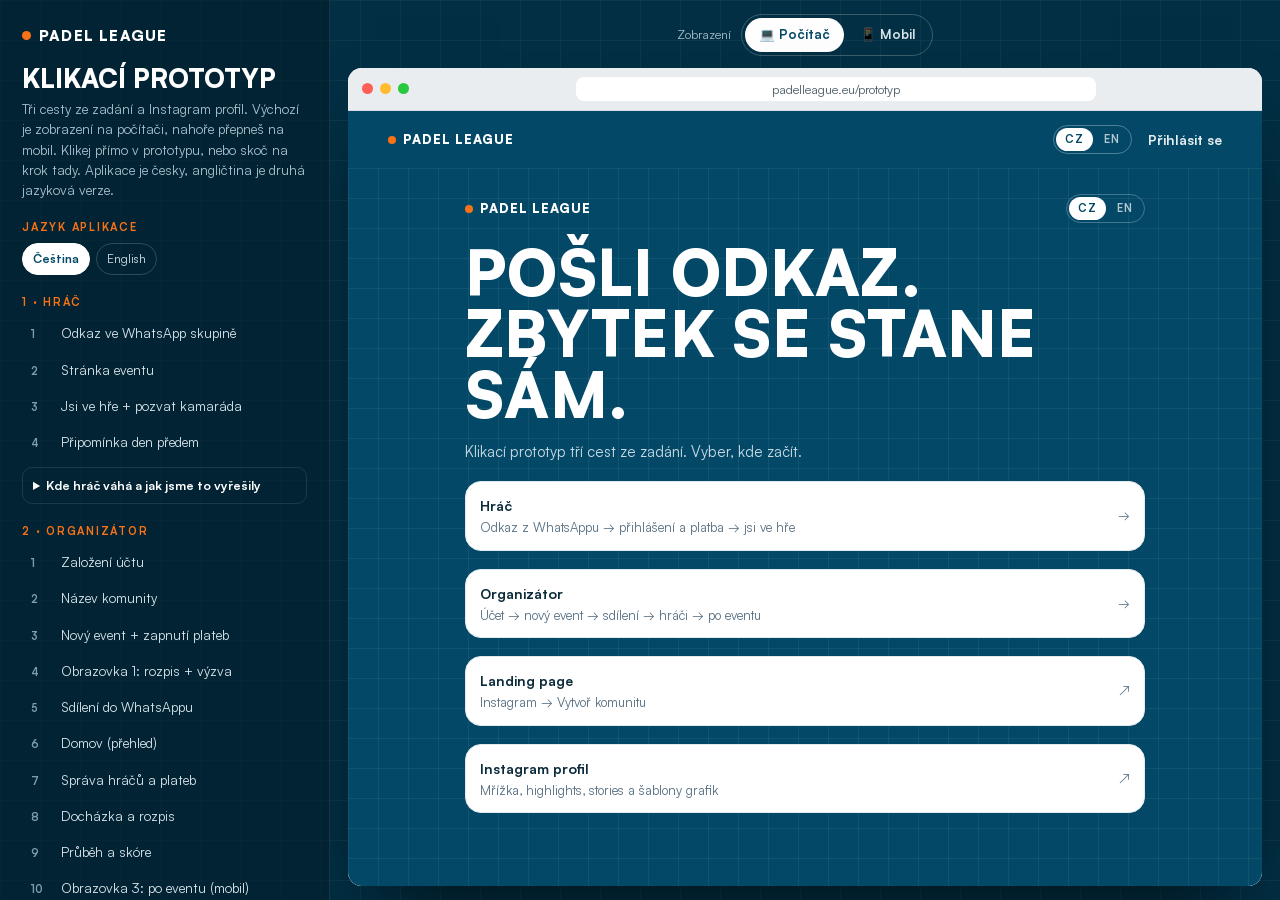
==== index.html @ bedfa283 "Prototyp aplikace: počítačová verze jako výchozí (web hráče, administrace organizátora, WhatsApp Web" ====
<!doctype html>
<html lang="cs">
<head>
<meta charset="utf-8">
<meta name="viewport" content="width=device-width, initial-scale=1, viewport-fit=cover">
<title>PadelLeague prototyp</title>
<meta name="description" content="Klikací prototyp cest hráče, organizátora a landing page PadelLeague.">
<meta property="og:title" content="PadelLeague prototyp">
<meta property="og:description" content="Pošli odkaz. Zbytek se stane sám.">
<meta property="og:image" content="assets/img/court-orange-close.jpg">
<meta name="theme-color" content="#034867">
<link rel="preload" href="assets/fonts/satoshi-900.woff2" as="font" type="font/woff2" crossorigin>
<link rel="stylesheet" href="assets/css/app.css?v=12">
</head>
<body>
<div class="shell">
  <aside class="panel" aria-label="Mapa prototypu">
    <div class="brand"><i></i>Padel League</div>
    <div>
      <h1>Klikací prototyp</h1>
      <p style="margin-top:8px">Tři cesty ze zadání a Instagram profil. Výchozí je zobrazení na počítači, nahoře přepneš na mobil. Klikej přímo v&nbsp;prototypu, nebo skoč na krok tady. Aplikace je česky, angličtina je druhá jazyková verze.</p>
    </div>

    <div class="ctrls">
      <h2>Jazyk aplikace</h2>
      <div class="seg-ctl" data-preset-grp="lang"><button data-preset="cs">Čeština</button><button data-preset="en">English</button></div>
    </div>

    <nav class="flowgrp" aria-label="Cesta hráče">
      <h2>1 · Hráč</h2>
      <ol>
        <li><a href="#/p-chat" data-route="p-chat">Odkaz ve WhatsApp skupině</a></li>
        <li><a href="#/p-event" data-route="p-event">Stránka eventu</a></li>
        <li><a href="#/p-in" data-route="p-in">Jsi ve hře + pozvat kamaráda</a></li>
        <li><a href="#/p-reminder" data-route="p-reminder">Připomínka den předem</a></li>
      </ol>
      <details class="why"><summary>Kde hráč váhá a jak jsme to vyřešily</summary><ul>
        <li><b>„Kolik to stojí a kdo tam bude?“</b> Cena, datum, místo a „jde 9/16“ s&nbsp;avatary jsou na první obrazovce. Seznam jmen hned pod tím.</li>
        <li><b>„Musím se registrovat?“</b> Ne. Jméno, telefon a Apple Pay v&nbsp;jednom panelu, pod tlačítkem „Žádný účet, žádné heslo“.</li>
        <li><b>„Jsem opravdu přihlášený?“</b> Místo krátké hlášky celá obrazovka „Jsi ve hře“ a moje jméno oranžově v&nbsp;seznamu.</li>
        <li><b>„Je plno, co teď?“</b> Čekací listina místo slepé uličky. Platí se, až když se uvolní místo.</li>
        <li><b>„Nemůžu přijít.“</b> Odkaz v&nbsp;připomínce uvolní místo dalšímu z&nbsp;listiny, organizátor nic nepřepisuje.</li>
      </ul></details>
    </nav>

    <nav class="flowgrp" aria-label="Cesta organizátora">
      <h2>2 · Organizátor</h2>
      <ol>
        <li><a href="#/o-signup" data-route="o-signup">Založení účtu</a></li>
        <li><a href="#/o-community" data-route="o-community">Název komunity</a></li>
        <li><a href="#/o-new" data-route="o-new">Nový event + zapnutí plateb</a></li>
        <li><a href="#/o-live" data-route="o-live">Obrazovka 1: rozpis + výzva</a></li>
        <li><a href="#/o-wa" data-route="o-wa">Sdílení do WhatsAppu</a></li>
        <li><a href="#/o-home" data-route="o-home">Domov (přehled)</a></li>
        <li><a href="#/o-manage" data-route="o-manage">Správa hráčů a plateb</a></li>
        <li><a href="#/o-schedule" data-route="o-schedule">Docházka a rozpis</a></li>
        <li><a href="#/o-play" data-route="o-play">Průběh a skóre</a></li>
        <li><a href="#/o-after" data-route="o-after">Obrazovka 3: po eventu (mobil)</a></li>
        <li><a href="#/o-after-d" data-route="o-after-d">Obrazovka 3: po eventu (desktop)</a></li>
        <li><a href="#/o-next" data-route="o-next">Další event</a></li>
        <li><a href="#/o-card" data-route="o-card">Karta výsledku</a></li>
      </ol>
      <details class="why"><summary>Kde organizátor váhá a jak jsme to vyřešily</summary><ul>
        <li><b>„Kolik toho musím vyplnit?“</b> Čtyři kroky průvodce jsou jedna obrazovka. Místo, čas a kurty jsou předvyplněné, zbytek je v&nbsp;„Další možnosti“.</li>
        <li><b>„Jak vyberu peníze?“</b> Stripe se připojuje přímo ve formuláři, ve chvíli, kdy nastaví vstupné. Nebo „ať hráči platí na místě“.</li>
        <li><b>„A co teď?“</b> Po zveřejnění vidí rozpis 1. kola s&nbsp;kurty a volnými místy a jedinou výzvu: poslat odkaz do WhatsAppu.</li>
        <li><b>„Kdo zaplatil? Kdo přišel?“</b> Stav platby u&nbsp;každého jména, připomínka na jedno klepnutí. Docházka se odškrtá před startem a rozpis se sám přepočítá.</li>
        <li><b>„Stálo to za to?“</b> Po eventu nahoře vybraná částka, kolik zaplatilo a kolik přišlo, pod tím vítězové. Jediné tlačítko: další event, předvyplněný z&nbsp;tohoto.</li>
      </ul></details>
    </nav>

    <nav class="flowgrp" aria-label="Landing">
      <h2>3 · Landing</h2>
      <ol><li><a class="ext" href="landing.html">Landing page (samostatná stránka)</a></li></ol>
      <details class="why"><summary>Kde organizátor váhá a jak jsme to vyřešily</summary><ul>
        <li><b>„Je to pro mě?“</b> Nadpis je jedna věta ze zadání a mluví jen k&nbsp;organizátorovi, ne ke klubům.</li>
        <li><b>„Nečtu dlouhé stránky.“</b> 5 sekcí místo 15, všechny vedou ke stejnému tlačítku.</li>
        <li><b>„Je to skutečné?“</b> Žádné vymyšlené reference. Ukázková čísla jsou označená jako ukázka.</li>
      </ul></details>
    </nav>

    <nav class="flowgrp" aria-label="Instagram">
      <h2>4 · Instagram</h2>
      <ol>
        <li><a class="ext" href="instagram/index.html">Instagram profil (mřížka, highlights, stories)</a></li>
        <li><a class="ext" href="instagram/templates.html">Systém šablon (živá úprava, export PNG)</a></li>
      </ol>
    </nav>

    <div class="ctrls">
      <h2>Stav eventu</h2>
      <div class="seg-ctl" data-preset-grp="fill">
        <button data-preset="open">Otevřeno 9/16</button><button data-preset="last">Poslední místa</button><button data-preset="full">Plno + čekací listina</button><button data-preset="in">Přihlášen</button>
      </div>
      <div class="seg-ctl" data-preset-grp="price"><button data-preset="paid">200 Kč</button><button data-preset="free">Zdarma</button></div>
      <h2 style="margin-top:6px">Stripe organizátora</h2>
      <div class="seg-ctl" data-preset-grp="stripe"><button data-preset="stripeOn">Aktivní</button><button data-preset="stripeOff">Nepřipojeno</button></div>
      <div class="seg-ctl"><button data-preset="reset">↺ Začít znovu</button></div>
    </div>

    <p class="note">Ukázková data z&nbsp;testovacího prostředí. Platby, Stripe a WhatsApp jsou simulované. Písmo DAZZLE Unicase je nahrazené Satoshi Black.</p>
  </aside>

  <main class="stage">
    <div class="modebar" role="group" aria-label="Zobrazení">Zobrazení <span class="mseg"><button data-mode="desktop">💻 Počítač</button><button data-mode="mobile">📱 Mobil</button></span></div>
    <div class="web" id="web"><div class="web-bar"><span class="dots"><i></i><i></i><i></i></span><span class="web-url">padelleague.eu</span></div><div class="web-view" aria-live="polite"></div></div>
    <div class="device"><div class="app" id="app" aria-live="polite"></div></div>
    <p class="hint">Klikej v telefonu · Esc zavře panel</p>
  </main>
</div>
<button class="map-btn" data-panel aria-label="Mapa prototypu">Mapa</button>
<script src="assets/js/i18n.js?v=12"></script>
<script src="assets/js/app.js?v=12"></script>
</body>
</html>
---- assets/css/app.css ----
/* PadelLeague – klikací prototyp
   Layout: vlevo mapa prototypu (cesty, kroky, stavy), vpravo telefon. Na mobilu aplikace přes celou obrazovku a mapa jako vysouvací panel.
   Barvy a písmo podle JVS Princová & Fikarová. DAZZLE Unicase (Adobe Fonts) je nahrazené Satoshi Black. */

@font-face{font-family:'Satoshi';src:url(../fonts/satoshi-400.woff2) format('woff2');font-weight:400;font-display:swap}
@font-face{font-family:'Satoshi';src:url(../fonts/satoshi-500.woff2) format('woff2');font-weight:500;font-display:swap}
@font-face{font-family:'Satoshi';src:url(../fonts/satoshi-700.woff2) format('woff2');font-weight:700;font-display:swap}
@font-face{font-family:'Satoshi';src:url(../fonts/satoshi-900.woff2) format('woff2');font-weight:900;font-display:swap}

:root{
  --navy:#034867; --navy-deep:#022F44; --orange:#F97316; --orange-ink:#C2530A;
  --ground:#F9FAFB; --card:#FFFFFF; --ink:#0B2A3A; --muted:#577083; --line:#DCE5EA; --soft:#EEF3F6;
  --gold-a:#F6DE8A; --gold-b:#D5A532; --silver-a:#EEF1F3; --silver-b:#B4BCC2;
  --ok-bg:#E3F4EA; --ok:#17633A; --warn-bg:#FFF1E6;
  --wa:#075E54; --wa-bubble:#DCF8C6; --wa-ground:#ECE5DD;
  --f-display:'Satoshi','Avenir Next','Helvetica Neue',Arial,sans-serif;
  --f-body:'Satoshi','Avenir Next','Helvetica Neue',Arial,sans-serif;
  --grain:url("data:image/svg+xml;utf8,<svg xmlns='http://www.w3.org/2000/svg' width='160' height='160'><filter id='n'><feTurbulence type='fractalNoise' baseFrequency='.85' numOctaves='2' stitchTiles='stitch'/><feColorMatrix values='0 0 0 0 1  0 0 0 0 1  0 0 0 0 1  0 0 0 .6 0'/></filter><rect width='100%' height='100%' filter='url(%23n)'/></svg>");
  color-scheme:light;
}
*{box-sizing:border-box}
html,body{height:100%}
body{margin:0;font:400 15px/1.5 var(--f-body);color:var(--ink);background:var(--navy-deep);-webkit-font-smoothing:antialiased}
button{font:inherit;color:inherit;background:none;border:0;padding:0;cursor:pointer;text-align:inherit}
input,select,textarea{font:inherit;color:inherit}
:focus-visible{outline:2px solid var(--orange);outline-offset:2px}

/* ---------- shell ---------- */
.shell{display:grid;grid-template-columns:330px 1fr;height:100%;
  background:var(--navy-deep);
  background-image:linear-gradient(rgba(255,255,255,.045) 1px,transparent 1px),linear-gradient(90deg,rgba(255,255,255,.045) 1px,transparent 1px);
  background-size:40px 40px}
.panel{color:#E6EFF3;padding:28px 22px;overflow-y:auto;display:flex;flex-direction:column;gap:22px;border-right:1px solid rgba(255,255,255,.08);background:rgba(2,28,40,.6)}
.brand{display:flex;align-items:center;gap:8px;font:900 15px/1 var(--f-display);letter-spacing:.08em;text-transform:uppercase;color:#fff}
.brand i{width:9px;height:9px;border-radius:50%;background:var(--orange)}
.panel h1{margin:0;font:900 26px/1 var(--f-display);text-transform:uppercase;color:#fff}
.panel p{margin:0;color:#A9C0CC;font-size:13.5px}
.flowgrp h2{margin:0 0 8px;font:700 11px/1 var(--f-body);letter-spacing:.16em;text-transform:uppercase;color:var(--orange)}
.flowgrp ol{list-style:none;margin:0;padding:0;display:flex;flex-direction:column;gap:2px;counter-reset:s}
.flowgrp li{counter-increment:s}
.flowgrp a{display:grid;grid-template-columns:22px 1fr;gap:8px;align-items:baseline;padding:7px 9px;border-radius:9px;color:#D7E4EB;text-decoration:none;font-size:13.5px}
.flowgrp a::before{content:counter(s);font:700 11px/1 var(--f-body);color:#7F9DAD}
.flowgrp a:hover{background:rgba(255,255,255,.06)}
.flowgrp a.on{background:rgba(249,115,22,.16);color:#fff}
.flowgrp a.on::before{color:var(--orange)}
.flowgrp .ext::before{content:"↗"}
.ctrls{display:flex;flex-direction:column;gap:10px}
.ctrls h2{margin:0;font:700 11px/1 var(--f-body);letter-spacing:.16em;text-transform:uppercase;color:var(--orange)}
.seg-ctl{display:flex;flex-wrap:wrap;gap:6px}
.seg-ctl button{font-size:12px;padding:6px 10px;border-radius:99px;border:1px solid rgba(255,255,255,.18);color:#D7E4EB}
.seg-ctl button.on{background:#fff;color:var(--navy);border-color:#fff;font-weight:700}
.panel .note{font-size:12px;color:#7F9DAD;border-top:1px solid rgba(255,255,255,.08);padding-top:14px;margin-top:auto}
.stage{display:grid;place-items:center;padding:24px;overflow:hidden;position:relative}
.device{height:min(844px,calc(100dvh - 48px));aspect-ratio:390/844;border-radius:54px;padding:11px;background:#0A1C26;box-shadow:0 40px 80px -30px rgba(0,0,0,.7),inset 0 0 0 2px #1D3442;position:relative}
.app{position:relative;width:100%;height:100%;border-radius:44px;overflow:hidden;background:var(--ground);isolation:isolate}
.hint{position:absolute;left:50%;bottom:10px;transform:translateX(-50%);font-size:12px;color:#7F9DAD;white-space:nowrap}
.map-btn{display:none}

@media (max-width:820px){
  .shell{grid-template-columns:1fr}
  .stage{padding:0}
  .device{height:100dvh;width:100vw;aspect-ratio:auto;border-radius:0;padding:0;box-shadow:none;background:var(--ground)}
  .app{border-radius:0}
  .hint{display:none}
  .panel{position:fixed;inset:0 auto 0 0;width:min(330px,88vw);z-index:50;transform:translateX(-102%);transition:transform .25s ease;background:#022F44}
  .panel.open{transform:none;box-shadow:20px 0 60px rgba(0,0,0,.5)}
  .map-btn{display:block;position:fixed;left:0;top:50%;transform:translateY(-50%);z-index:40;background:var(--orange);color:#fff;font:900 10px/1 var(--f-display);letter-spacing:.14em;text-transform:uppercase;writing-mode:vertical-rl;padding:12px 6px;border-radius:0 10px 10px 0}
}

/* ---------- app screen ---------- */
.screen{position:absolute;inset:0;display:flex;flex-direction:column;background:var(--ground);color:var(--ink);animation:in .22s ease}
@keyframes in{from{opacity:.4;transform:translateX(10px)}to{opacity:1;transform:none}}
@media (prefers-reduced-motion:reduce){.screen,.sheet,.toast{animation:none!important;transition:none!important}}
.screen.dark{background:var(--navy);color:#fff;background-image:linear-gradient(rgba(255,255,255,.06) 1px,transparent 1px),linear-gradient(90deg,rgba(255,255,255,.06) 1px,transparent 1px);background-size:30px 30px}
.status{display:flex;justify-content:space-between;padding:14px 26px 4px;font:700 12px/1 var(--f-body);flex:none}
.top{display:flex;justify-content:space-between;align-items:center;gap:10px;padding:8px 18px 12px;flex:none}
.top .ttl{font:900 13px/1.1 var(--f-display);letter-spacing:.06em;text-transform:uppercase;text-align:center;flex:1}
.logo{display:flex;gap:7px;align-items:center;font:900 13px/1 var(--f-display);letter-spacing:.08em;text-transform:uppercase}
.logo i{width:8px;height:8px;border-radius:50%;background:var(--orange)}
.ib{width:34px;height:34px;border-radius:50%;display:grid;place-items:center;background:rgba(3,72,103,.08);font-size:15px;flex:none}
.dark .ib{background:rgba(255,255,255,.12)}
.ib.ghost{visibility:hidden}
.scroll{flex:1;overflow-y:auto;padding:0 16px 16px;display:flex;flex-direction:column;gap:14px;scrollbar-width:none}
.scroll::-webkit-scrollbar{display:none}
.dock{flex:none;padding:10px 16px calc(18px + env(safe-area-inset-bottom,0px));display:flex;flex-direction:column;gap:8px}
.cta{display:block;width:100%;border-radius:18px;background:var(--orange);color:#fff;text-align:center;padding:17px 12px;font:900 15px/1 var(--f-display);text-transform:uppercase;letter-spacing:.05em;box-shadow:0 12px 26px -12px rgba(249,115,22,.85);transition:transform .12s}
.cta:active{transform:scale(.98)}
.cta small{display:block;font:500 12px/1.3 var(--f-body);text-transform:none;letter-spacing:0;opacity:.88;margin-top:5px}
.cta.navy{background:var(--navy);box-shadow:none}
.cta.white{background:#fff;color:var(--navy);box-shadow:none}
.cta[disabled]{background:#C9D5DC;box-shadow:none;cursor:not-allowed}
.link{display:block;text-align:center;font-size:13.5px;font-weight:500;color:var(--muted);text-decoration:underline;text-underline-offset:3px;padding:2px}
.dark .link{color:#C7DAE4}
.lbl{font:700 10px/1 var(--f-body);letter-spacing:.15em;text-transform:uppercase;color:var(--muted)}
.dark .lbl{color:#BFD3DE}
.h-caps{margin:0;font:900 34px/.95 var(--f-display);text-transform:uppercase;letter-spacing:.005em;text-wrap:balance}
.h-mid{margin:0;font:900 20px/1.05 var(--f-display);text-transform:uppercase;text-wrap:balance}
.p{margin:0;font-size:15px;line-height:1.45}
.muted{color:var(--muted)}
.dark .muted{color:#C7DAE4}

/* photo + glass */
.photo{position:relative;border-radius:26px;overflow:hidden;min-height:300px;background:#0b2a3a;flex:none}
.photo img{position:absolute;inset:0;width:100%;height:100%;object-fit:cover}
.grain::after{content:"";position:absolute;inset:0;background-image:var(--grain);mix-blend-mode:overlay;opacity:.45;pointer-events:none}
.photo .over-title{position:absolute;top:52px;left:16px;right:16px;text-align:center;color:#fff;font:900 26px/1 var(--f-display);text-transform:uppercase;z-index:2;text-shadow:0 2px 18px rgba(0,0,0,.35)}
.photo .badge{position:absolute;top:16px;left:0;right:0;text-align:center;z-index:3}
.glass{background:rgba(6,40,58,.55);-webkit-backdrop-filter:blur(12px);backdrop-filter:blur(12px);border:1px solid rgba(255,255,255,.15);border-radius:20px;padding:14px 16px;color:#fff;display:grid;grid-template-columns:1fr 1fr;gap:11px 12px;z-index:2}
.photo .glass{position:absolute;left:12px;right:12px;bottom:12px}
.kv .l{font:700 9px/1 var(--f-body);letter-spacing:.15em;text-transform:uppercase;opacity:.78}
.kv .v{font:900 14px/1.15 var(--f-display);text-transform:uppercase;margin-top:4px}
.kv.full{grid-column:1/-1}

/* going */
.going{display:flex;align-items:center;gap:14px;background:var(--card);border:1px solid #E3EAEE;border-radius:20px;padding:14px}
.ring{--p:50;width:62px;height:62px;border-radius:50%;flex:none;display:grid;place-items:center;background:conic-gradient(var(--orange) calc(var(--p)*1%),#E7EDF1 0);position:relative;transition:background .3s}
.ring::before{content:"";position:absolute;inset:6px;border-radius:50%;background:var(--card)}
.ring span{position:relative;font:900 15px/1 var(--f-display)}
.going .t{font:900 15px/1.15 var(--f-display);text-transform:uppercase}
.going .s{font-size:12.5px;color:var(--muted);margin-top:2px}
.avatars{display:flex;margin-top:7px}
.av{width:28px;height:28px;border-radius:50%;border:2px solid #fff;margin-left:-8px;display:grid;place-items:center;font:700 10px/1 var(--f-body);color:#fff;background:var(--navy)}
.av:first-child{margin-left:0}
.av:nth-child(2n){background:#2A6C8B}.av:nth-child(3n){background:var(--orange)}
.names{display:flex;flex-wrap:wrap;gap:6px}
.chip{font-size:12.5px;padding:6px 10px;border-radius:99px;background:var(--soft)}
.chip.me{background:var(--orange);color:#fff;font-weight:700}

.acc{background:var(--card);border:1px solid #E3EAEE;border-radius:18px;overflow:hidden}
.acc>button{display:flex;justify-content:space-between;width:100%;padding:14px 16px;font-size:14px;font-weight:500}
.acc .inner{display:none;padding:0 16px 14px;flex-direction:column;gap:10px;font-size:13.5px}
.acc.open .inner{display:flex}
.acc.open .chev{transform:rotate(180deg)}
.chev{transition:transform .2s;color:var(--muted)}
.dl{display:grid;grid-template-columns:110px 1fr;gap:8px 10px}
.dl dt{color:var(--muted)}
.dl dd{margin:0;font-weight:500}

.row{color:var(--ink);text-align:left;display:flex;justify-content:space-between;align-items:center;gap:10px;font-size:14px;padding:13px 14px;border-radius:16px;background:var(--card);border:1px solid #E3EAEE;width:100%}
button.row:hover{border-color:#C9D5DC}
.row .r{color:var(--muted);font-size:13px;white-space:nowrap}
.row b{font-weight:700}
.pill{font:700 10px/1 var(--f-body);letter-spacing:.08em;text-transform:uppercase;padding:6px 9px;border-radius:99px;white-space:nowrap;display:inline-block}
.pill.paid{background:var(--navy);color:#fff}
.pill.unpaid{color:var(--orange-ink);border:1px solid var(--orange)}
.pill.site{background:var(--soft);color:#34566A}
.pill.hot{background:var(--orange);color:#fff}
.pill.ok{background:var(--ok-bg);color:var(--ok)}
.pill.wait{background:var(--warn-bg);color:var(--orange-ink)}
.pill.glassy{background:rgba(255,255,255,.18);color:#fff;backdrop-filter:blur(8px)}

/* forms */
.field{display:flex;flex-direction:column;gap:6px;border:1px solid #D5DEE3;border-radius:14px;padding:10px 13px;background:#fff}
.field input,.field select,.field textarea{border:0;outline:0;padding:0;background:transparent;font-size:15px;font-weight:500;width:100%}
.field:focus-within{border-color:var(--navy);box-shadow:0 0 0 3px rgba(3,72,103,.12)}
.two{display:grid;grid-template-columns:1fr 1fr;gap:8px}
.formats{display:grid;grid-template-columns:1fr 1fr;gap:8px}
.fm{border:1px solid #D5DEE3;border-radius:14px;padding:11px 12px;background:#fff;display:flex;flex-direction:column;gap:3px}
.fm b{font:900 13px/1.1 var(--f-display);text-transform:uppercase}
.fm span{font-size:11.5px;color:var(--muted)}
.fm.on{border:2px solid var(--orange);padding:10px 11px}
.stepper{display:flex;justify-content:space-between;align-items:center}
.stepper b{font:900 17px/1 var(--f-display)}
.stepper button{width:28px;height:28px;border-radius:50%;background:var(--soft);font-weight:700;display:grid;place-items:center}
.toggle{display:flex;justify-content:space-between;align-items:center;gap:10px}
.sw{width:44px;height:26px;border-radius:99px;background:#C9D5DC;position:relative;flex:none;transition:background .2s}
.sw::after{content:"";position:absolute;top:3px;left:3px;width:20px;height:20px;border-radius:50%;background:#fff;transition:transform .2s}
.sw.on{background:var(--orange)}
.sw.on::after{transform:translateX(18px)}
.choice{display:flex;gap:6px;flex-wrap:wrap}
.choice button{padding:8px 11px;border-radius:99px;border:1px solid #D5DEE3;font-size:13px;background:#fff}
.choice button.on{background:var(--navy);border-color:var(--navy);color:#fff;font-weight:700}

.stripe-card{background:var(--navy);color:#fff;border-radius:20px;padding:18px;display:flex;flex-direction:column;gap:10px;background-image:linear-gradient(rgba(255,255,255,.06) 1px,transparent 1px),linear-gradient(90deg,rgba(255,255,255,.06) 1px,transparent 1px);background-size:24px 24px}
.stripe-card .cta{padding:14px 10px;font-size:13.5px}

.seg3{display:grid;grid-template-columns:repeat(3,1fr);gap:8px}
.seg3 div{background:#fff;border:1px solid #E3EAEE;border-radius:14px;padding:10px 6px;text-align:center}
.seg3 b{display:block;font:900 22px/1 var(--f-display);font-variant-numeric:tabular-nums}
.seg3 span{font-size:10px;color:var(--muted);text-transform:uppercase;letter-spacing:.12em}

/* success */
.check{width:64px;height:64px;border-radius:50%;background:var(--orange);display:grid;place-items:center;font-size:30px;color:#fff;font-weight:900;box-shadow:0 12px 26px -8px rgba(249,115,22,.9);flex:none;animation:pop .45s cubic-bezier(.2,1.4,.4,1)}
@keyframes pop{from{transform:scale(.4)}to{transform:none}}
.ln{display:flex;justify-content:space-between;font-size:13.5px;padding:10px 12px;border-radius:12px;background:rgba(255,255,255,.08)}
.ln.me{background:var(--orange);font-weight:700}

/* whatsapp */
.wa{background:var(--wa-ground)}
.wa .top{background:var(--wa);color:#fff;padding:12px 16px}
.wa .status{background:var(--wa);color:#fff}
.bubble{background:var(--wa-bubble);color:var(--ink);border-radius:14px 14px 14px 4px;padding:9px 11px;font-size:13.5px;line-height:1.42;max-width:88%;box-shadow:0 1px 1px rgba(0,0,0,.08)}
.bubble.in{background:#fff}
.bubble.out{align-self:flex-end;border-radius:14px 14px 4px 14px}
.bubble .who{font-size:12px;font-weight:700;color:#2A6C8B;margin-bottom:2px}
.bubble .time{font-size:10.5px;color:#7a8c96;text-align:right;margin-top:3px}
.prev{display:grid;grid-template-columns:72px 1fr;background:rgba(255,255,255,.75);border-radius:10px;overflow:hidden;margin-bottom:7px;text-align:left;width:100%}
.prev img{width:72px;height:72px;object-fit:cover}
.prev div{padding:8px 10px;font-size:11.5px;color:var(--muted)}
.prev b{display:block;font:900 12.5px/1.15 var(--f-display);text-transform:uppercase;color:var(--ink);margin-bottom:3px}
.wa-link{color:#1F6FA8;text-decoration:underline;word-break:break-all}
.sysmsg{align-self:center;font-size:11.5px;background:#E1F2FB;color:#3A5A6B;padding:5px 10px;border-radius:8px}

/* sheet + toast */
.overlay{position:absolute;inset:0;background:rgba(5,25,36,.5);z-index:20;animation:fade .2s ease}
@keyframes fade{from{opacity:0}}
.sheet{position:absolute;left:0;right:0;bottom:0;z-index:21;background:#fff;color:var(--ink);border-radius:30px 30px 0 0;padding:10px 18px calc(20px + env(safe-area-inset-bottom,0px));display:flex;flex-direction:column;gap:12px;max-height:92%;overflow-y:auto;animation:up .28s cubic-bezier(.2,.9,.3,1)}
@keyframes up{from{transform:translateY(100%)}}
.grab{width:40px;height:5px;border-radius:5px;background:#D5DEE3;margin:0 auto 4px;flex:none}
.methods{display:grid;grid-template-columns:repeat(3,1fr);gap:8px}
.methods button{border:1px solid #D5DEE3;border-radius:12px;padding:11px 4px;text-align:center;font:700 13px/1 var(--f-body)}
.methods button.on{border-color:var(--navy);background:var(--navy);color:#fff}
.fine{font-size:12px;color:var(--muted);text-align:center}
.share-grid{display:grid;grid-template-columns:repeat(4,1fr);gap:10px;text-align:center;font-size:11.5px}
.share-grid button{display:flex;flex-direction:column;align-items:center;gap:6px;text-align:center}
.share-grid i{width:52px;height:52px;border-radius:16px;display:grid;place-items:center;font-style:normal;font-size:20px;color:#fff;background:var(--navy)}
.share-grid .w i{background:#25D366}.share-grid .ig i{background:linear-gradient(135deg,#F97316,#C13584)}
.paysheet{background:#F2F2F7}
.paysheet .apple{background:#000;color:#fff;border-radius:14px;padding:15px;text-align:center;font-weight:700}
.toast{position:absolute;left:16px;right:16px;bottom:110px;z-index:30;background:var(--ink);color:#fff;padding:13px 16px;border-radius:14px;font-size:14px;display:flex;gap:10px;align-items:center;animation:up .25s ease;box-shadow:0 12px 30px -10px rgba(0,0,0,.5)}
.spinner{width:42px;height:42px;border-radius:50%;border:4px solid #D5DEE3;border-top-color:var(--navy);animation:spin .8s linear infinite;margin:10px auto}
@keyframes spin{to{transform:rotate(360deg)}}

/* home card */
.card-ev{position:relative;border-radius:22px;overflow:hidden;min-height:190px;display:block;width:100%;text-align:left;background:#0b2a3a}
.card-ev img{position:absolute;inset:0;width:100%;height:100%;object-fit:cover}
.card-ev .glass{position:absolute;left:10px;right:10px;bottom:10px;grid-template-columns:auto 1fr;align-items:center}
.sring{--p:50;width:48px;height:48px;border-radius:50%;display:grid;place-items:center;background:conic-gradient(var(--orange) calc(var(--p)*1%),rgba(255,255,255,.25) 0);position:relative}
.sring::before{content:"";position:absolute;inset:5px;border-radius:50%;background:#0E3446}
.sring span{position:relative;font:900 11.5px/1 var(--f-display)}
.changed{background:var(--warn-bg);border-radius:6px;padding:1px 6px;color:var(--orange-ink);font-weight:700}

/* schedule + play */
.round{background:#fff;border:1px solid #E3EAEE;border-radius:18px;padding:12px 14px;display:flex;flex-direction:column;gap:8px}
.round h4{margin:0;display:flex;justify-content:space-between;font:900 12.5px/1 var(--f-display);text-transform:uppercase}
.match{display:grid;grid-template-columns:1fr auto 1fr;gap:8px;align-items:center;font-size:13px}
.match .vs{font-size:10.5px;color:var(--muted);background:var(--soft);border-radius:99px;padding:4px 7px;text-align:center}
.match .b{text-align:right}
.rest{font-size:12px;color:var(--muted)}
.tabs{display:flex;gap:6px;overflow-x:auto;scrollbar-width:none}
.tabs button{padding:8px 12px;border-radius:99px;font-size:12.5px;background:#fff;border:1px solid #E3EAEE;white-space:nowrap}
.tabs button.done{background:var(--ok-bg);border-color:var(--ok-bg);color:var(--ok)}
.tabs button.on{background:var(--navy);border-color:var(--navy);color:#fff}
.court{background:#fff;border-radius:22px;border:1px solid #E3EAEE;padding:16px;display:flex;flex-direction:column;gap:12px}
.teams{display:grid;grid-template-columns:1fr auto 1fr;gap:10px;align-items:center}
.team{background:var(--soft);border-radius:14px;padding:10px;font-weight:700;font-size:13.5px;line-height:1.35}
.team.b{text-align:right}
.score-big{font:900 30px/1 var(--f-display);font-variant-numeric:tabular-nums}
.scores{display:grid;grid-template-columns:repeat(5,1fr);gap:6px}
.scores button{border:1px solid #D5DEE3;border-radius:10px;padding:10px 0;text-align:center;font-weight:700;font-size:13px;font-variant-numeric:tabular-nums;background:#fff}
.scores button:hover{border-color:var(--orange)}
.stand{display:flex;flex-direction:column;gap:5px}
.stand div{display:flex;justify-content:space-between;font-size:13.5px;padding:9px 12px;border-radius:12px;background:#fff;border:1px solid #E3EAEE;font-variant-numeric:tabular-nums}
.dark .stand div{background:rgba(255,255,255,.08);border-color:transparent}

/* after */
.money{font:900 52px/1 var(--f-display);letter-spacing:-.01em;font-variant-numeric:tabular-nums}
.podium{display:grid;grid-template-columns:1fr 1.12fr 1fr;align-items:end;gap:8px;text-align:center}
.pod{border-radius:16px 16px 6px 6px;padding:10px 4px;color:var(--ink)}
.pod b{display:block;font:900 12px/1.15 var(--f-display);text-transform:uppercase}
.pod span{font-size:11px}
.pod .m{display:block;font:900 18px/1 var(--f-display);margin-bottom:6px}
.pod.g{background:linear-gradient(160deg,var(--gold-a),var(--gold-b));height:118px}
.pod.s{background:linear-gradient(160deg,var(--silver-a),var(--silver-b));height:96px}
.pod.b3{background:linear-gradient(160deg,#FDBA82,#E2701D);height:80px}

/* share card */
.somecard{position:relative;border-radius:26px;overflow:hidden;flex:1;min-height:470px;background:#0b2a3a}
.somecard img{position:absolute;inset:0;width:100%;height:100%;object-fit:cover}
.somecard .glass{position:absolute;left:16px;right:16px;top:90px;grid-template-columns:1fr;gap:12px}
.won{position:absolute;right:16px;bottom:16px;width:76px;height:76px;border-radius:50%;background:#fff;color:var(--ink);display:grid;place-items:center;text-align:center;font:900 17px/1 var(--f-display);z-index:3}
.won small{display:block;font:700 7.5px/1 var(--f-body);letter-spacing:.12em;text-transform:uppercase;margin-top:3px}
.some-foot{position:absolute;left:16px;bottom:20px;color:#fff;font:700 11px/1.35 var(--f-body);letter-spacing:.1em;text-transform:uppercase;z-index:3}

.menu{position:absolute;top:96px;right:16px;z-index:22;background:#fff;border-radius:16px;box-shadow:0 20px 40px -10px rgba(0,0,0,.35);padding:6px;display:flex;flex-direction:column;min-width:210px;color:var(--ink);animation:fade .15s}
.menu button{padding:11px 12px;border-radius:10px;font-size:14px}
.menu button:hover{background:var(--soft)}
.empty{display:flex;flex-direction:column;align-items:center;text-align:center;gap:10px;padding:30px 10px;color:var(--muted)}

/* ---------- jazyk ---------- */
.lang-sw{display:inline-flex;border:1px solid rgba(3,72,103,.18);border-radius:99px;padding:2px;gap:2px;flex:none}
.dark .lang-sw,.panel .lang-sw{border-color:rgba(255,255,255,.25)}
.lang-sw button{font:700 11px/1 var(--f-body);letter-spacing:.08em;padding:6px 9px;border-radius:99px;color:inherit;opacity:.7}
.lang-sw button.on{background:var(--navy);color:#fff;opacity:1}
.dark .lang-sw button.on{background:#fff;color:var(--navy)}
.wa-ttl{text-align:left!important;text-transform:none!important;letter-spacing:0!important;font:700 15px/1.2 var(--f-body)!important}
.wa-ttl span{font:400 11.5px/1 var(--f-body);opacity:.8}

/* ---------- obrazovka 1: rozpis + kurty ---------- */
.courts-mini{display:grid;grid-template-columns:1fr 1fr;gap:8px}
.court-mini{background:rgba(255,255,255,.08);border:1px solid rgba(255,255,255,.12);border-radius:16px;padding:10px;display:flex;flex-direction:column;gap:6px}
.court-mini .pair{display:flex;flex-direction:column;gap:4px}
.slot{font-size:12px;font-weight:700;background:rgba(255,255,255,.14);border-radius:8px;padding:5px 7px;white-space:nowrap;overflow:hidden;text-overflow:ellipsis}
.slot.open{background:transparent;border:1px dashed rgba(255,255,255,.4);font-weight:500;color:#C7DAE4}
.vs-mini{font-size:10px;text-align:center;opacity:.6;text-transform:uppercase;letter-spacing:.12em}
.nudge{background:rgba(255,255,255,.1);border:1px solid rgba(249,115,22,.55);border-radius:16px;padding:12px 14px;font-size:14px;line-height:1.4}
.nudge b{display:block;font:900 15px/1.2 var(--f-display);text-transform:uppercase;margin-bottom:3px}

/* ---------- obrazovka 3: desktop ---------- */
.device.wide{aspect-ratio:auto;height:min(760px,calc(100dvh - 48px));width:min(1160px,calc(100vw - 390px));border-radius:16px;padding:30px 8px 8px}
.device.wide::before{content:"";position:absolute;top:11px;left:16px;width:10px;height:10px;border-radius:50%;background:#FF5F57;box-shadow:16px 0 0 #FEBC2E,32px 0 0 #28C840}
.device.wide .app{border-radius:8px}
.screen.desk{background:var(--ground)}
.d-bar{display:flex;align-items:center;gap:24px;padding:14px 24px;background:var(--navy);color:#fff;flex:none}
.d-bar nav{display:flex;gap:18px;flex:1;font-size:14px;color:#C7DAE4}
.d-bar nav .on{color:#fff;font-weight:700;border-bottom:2px solid var(--orange);padding-bottom:3px}
.d-main{flex:1;overflow-y:auto;padding:24px 28px 28px}
.d-head{display:flex;justify-content:space-between;align-items:flex-end;gap:20px;flex-wrap:wrap;margin-bottom:20px}
.d-cta{width:auto;padding:15px 26px}
.d-grid{display:grid;grid-template-columns:1fr 1.15fr;gap:18px;align-items:start}
.d-col{display:flex;flex-direction:column;gap:14px}
.d-card{background:#fff;border:1px solid #E3EAEE;border-radius:20px;padding:18px 20px;display:flex;flex-direction:column;gap:10px}
.d-card.navy{background:var(--navy);color:#fff;border-color:var(--navy)}
.d-card.navy .lbl{color:#BFD3DE}
.d-card.navy .d-row{border-color:rgba(255,255,255,.14)}
.d-card.dark{background:var(--navy);border-color:var(--navy);padding-top:24px}
.d-row{display:flex;justify-content:space-between;gap:10px;font-size:14px;padding-top:9px;border-top:1px solid #EEF3F6}
.d-big{font:900 22px/1.1 var(--f-display);text-transform:uppercase}
.d-table{width:100%;border-collapse:collapse;font-size:14px;font-variant-numeric:tabular-nums}
.d-table th{font:700 10px/1 var(--f-body);letter-spacing:.14em;text-transform:uppercase;color:var(--muted);text-align:left;padding:8px 6px;border-bottom:1px solid #E3EAEE}
.d-table td{padding:9px 6px;border-bottom:1px solid #EEF3F6}
.d-table .num{text-align:right;font-weight:700}
.d-table tr:first-child td{font-weight:700}
@media (max-width:820px){
  .device.wide{width:100vw;height:100dvh;border-radius:0;padding:0}
  .device.wide::before{display:none}
  .d-grid{grid-template-columns:1fr}
  .d-bar nav{display:none}
  .d-main{padding:18px 16px 24px}
}

/* ---------- mapa: poznámky ---------- */
.why{margin-top:8px;border:1px solid rgba(255,255,255,.1);border-radius:10px;padding:8px 10px;font-size:12.5px;color:#C7DAE4}
.why summary{cursor:pointer;font-weight:700;color:#fff;font-size:12.5px}
.why ul{margin:8px 0 2px;padding-left:16px;display:flex;flex-direction:column;gap:5px}
.why b{color:#fff}

/* podtitulek uvnitř řádku se zalamuje (úvodní obrazovka) */
.start-row{align-items:center}
.start-row > span:first-child{flex:1 1 auto;min-width:0;overflow-wrap:anywhere}
.start-row b{display:block}
.start-row .sub{display:block;margin-top:3px;font-size:13px;line-height:1.35;color:var(--muted);white-space:normal}
.start-row > .r{flex:none}

/* =================== DESKTOP: přepínač a okno prohlížeče =================== */
.stage{display:flex;flex-direction:column;align-items:center;justify-content:center;gap:12px;min-width:0}
.modebar{display:flex;align-items:center;gap:10px;flex:none;font-size:12.5px;color:#A9C0CC}
.mseg{display:inline-flex;border:1px solid rgba(255,255,255,.22);border-radius:99px;padding:3px;gap:2px}
.mseg button{padding:7px 14px;border-radius:99px;color:#D7E4EB;font-weight:600;font-size:13px}
.mseg button.on{background:#fff;color:var(--navy)}
.device{height:min(844px,calc(100dvh - 92px))}
.web{display:none;flex-direction:column;width:100%;max-width:1400px;flex:1;min-height:0;border-radius:14px;overflow:hidden;background:#fff;box-shadow:0 40px 80px -30px rgba(0,0,0,.7)}
body.mode-desktop .device,body.mode-desktop .hint{display:none}
body.mode-desktop .web{display:flex}
body.mode-desktop .stage{padding:14px 18px}
.web-bar{flex:none;display:flex;align-items:center;gap:14px;padding:9px 14px;background:#E9EDF0;border-bottom:1px solid #D5DBDF}
.web-bar .dots{display:flex;gap:7px}
.web-bar .dots i{width:11px;height:11px;border-radius:50%;background:#FF5F57}
.web-bar .dots i:nth-child(2){background:#FEBC2E}.web-bar .dots i:nth-child(3){background:#28C840}
.web-url{flex:1;max-width:520px;margin:0 auto;background:#fff;border-radius:8px;padding:6px 12px;font:12.5px/1 var(--f-body);color:#4A5A63;text-align:center;white-space:nowrap;overflow:hidden;text-overflow:ellipsis}
.web-view{position:relative;flex:1;min-height:0;display:flex;background:var(--ground);color:var(--ink);container-type:size;isolation:isolate}
.web-view>div{flex:1;min-width:0;min-height:0}
@media (max-width:820px){.modebar{display:none}.device{height:100dvh}}

/* společné: obrazovka uvnitř hlavní plochy */
.dk-main{position:relative;flex:1;min-width:0;min-height:0;overflow:hidden}
.dk-main .screen{animation:none}
.dk-main .status{display:none}
.dk-main .top{padding:22px 40px 12px;max-width:1100px;width:100%;margin:0 auto}
.dk-main .top .ttl{text-align:left;font-size:18px;padding-left:6px}
.dk-main .scroll{width:100%;max-width:1100px;margin:0 auto;padding:6px 40px 28px;gap:16px}
.dk-main .dock{width:100%;max-width:1100px;margin:0 auto;padding:14px 40px 26px;flex-direction:row;align-items:center;justify-content:flex-end;gap:18px;border-top:1px solid var(--line);background:var(--ground)}
.dk-main .screen.dark .dock{background:transparent;border-color:rgba(255,255,255,.12)}
.dk-main .dock .cta{width:auto;min-width:340px}
.dk-main .dock .fine{text-align:right;flex:1}
.dk-main .dock .link{padding:6px 2px}
.dk-main .h-caps{font-size:46px}
/* panely jako modální okna */
.dk-main .sheet{left:50%;right:auto;bottom:auto;top:50%;transform:translate(-50%,-50%);width:min(500px,calc(100% - 48px));border-radius:22px;max-height:88%;animation:fade .2s ease;padding-bottom:22px}
.dk-main .sheet .grab{display:none}
.dk-main .toast{left:50%;right:auto;transform:translateX(-50%);bottom:28px;min-width:340px}

/* web pro hráče */
.dk-site{display:flex;flex-direction:column}
.dk-head{flex:none;display:flex;justify-content:space-between;align-items:center;padding:14px 40px;background:var(--navy);color:#fff}
.dk-head .logo{color:#fff}
.dk-head-r{display:flex;gap:16px;align-items:center}
.dk-head .lang-sw{border-color:rgba(255,255,255,.3)}
.dk-head .lang-sw button.on{background:#fff;color:var(--navy)}
.dk-login{font-weight:700;font-size:14px;color:#fff;opacity:.9}
.dk-site .dk-main .top{display:none}
.dk-site .dk-main .scroll{padding-top:28px}

/* stránka eventu ve dvou sloupcích */
.r-p-event .scroll{display:grid;grid-template-columns:minmax(0,1.3fr) minmax(300px,1fr);align-content:start;gap:18px 28px}
.r-p-event .photo{grid-row:1 / span 4;min-height:min(560px,70cqh)}
.r-p-event .photo .over-title{font-size:40px;top:64px}
.r-p-event .photo .glass{padding:20px 22px}
.r-p-event .photo .kv .v{font-size:17px}
.r-p-event .dock{justify-content:flex-end}
.r-p-start .scroll,.r-start .scroll{max-width:760px}
.r-start .h-caps{font-size:64px}
.r-p-in .scroll,.r-p-in .dock{max-width:720px}
.r-p-in .scroll{padding-top:40px}

/* administrace organizátora */
.dk-org{display:flex}
.dk-side{flex:none;width:236px;background:var(--navy-deep);color:#D7E4EB;display:flex;flex-direction:column;padding:22px 14px;gap:16px;background-image:linear-gradient(rgba(255,255,255,.04) 1px,transparent 1px),linear-gradient(90deg,rgba(255,255,255,.04) 1px,transparent 1px);background-size:28px 28px}
.dk-brand{display:flex;align-items:center;gap:8px;font:900 13px/1 var(--f-display);letter-spacing:.08em;text-transform:uppercase;color:#fff;padding:0 8px}
.dk-brand i{width:8px;height:8px;border-radius:50%;background:var(--orange)}
.dk-comm{background:rgba(255,255,255,.07);border-radius:12px;padding:10px 12px}
.dk-comm b{display:block;color:#fff;font-size:14px}
.dk-comm span{font-size:12px;opacity:.7}
.dk-side nav{display:flex;flex-direction:column;gap:2px}
.dk-side nav button{display:flex;gap:10px;align-items:center;text-align:left;padding:9px 10px;border-radius:9px;font-size:14px;color:#D7E4EB}
.dk-side nav button span{width:18px;text-align:center;opacity:.7}
.dk-side nav button:hover{background:rgba(255,255,255,.06)}
.dk-side nav button.on{background:var(--orange);color:#fff}
.dk-side nav button.on span{opacity:1}
.dk-sp{flex:1}
.dk-view{font-size:13px;color:#fff;border:1px solid rgba(255,255,255,.25);border-radius:10px;padding:9px 10px;text-align:left}
.dk-lang{padding:0 4px}
.dk-org .dk-main .top{border-bottom:1px solid var(--line);max-width:none;padding:18px 32px 14px;margin:0}
.dk-org .dk-main .top .ib{display:none}
.dk-org .dk-main .top .ttl{font-size:20px;padding-left:0}
.dk-org .dk-main .screen.dark .top{border-color:rgba(255,255,255,.12)}
.dk-org .dk-main .scroll{max-width:1040px;padding:24px 32px 28px}
.dk-org .dk-main .dock{max-width:none;padding:14px 32px 22px}
.dk-org .r-o-after .d-bar,.dk-org .r-o-after-d .d-bar{display:none}
.dk-org .r-o-after .d-main,.dk-org .r-o-after-d .d-main{padding:26px 32px}

.r-o-home .scroll{display:grid;grid-template-columns:minmax(0,1.2fr) minmax(280px,1fr);align-content:start;gap:14px 24px}
.r-o-home .scroll>.lbl:first-child{grid-column:1/-1}
.r-o-home .card-ev{grid-row:2 / span 5;min-height:320px}
.r-o-home .card-ev .glass{padding:18px 20px}
.r-o-home .card-ev .kv .v{font-size:20px}
.r-o-new .scroll{display:grid;grid-template-columns:1fr 1fr;align-content:start;gap:14px 18px}
.r-o-new .scroll>.lbl,.r-o-new .scroll>.formats,.r-o-new .scroll>.stripe-card,.r-o-new .scroll>.acc,.r-o-new .scroll>.row{grid-column:1/-1}
.r-o-new .formats{grid-template-columns:repeat(4,1fr)}
.r-o-new .acc .inner{display:none}
.r-o-new .acc.open .inner{display:grid;grid-template-columns:1fr 1fr;gap:12px}
.r-o-manage .scroll{display:grid;grid-template-columns:1fr 1fr;align-content:start;gap:10px 16px}
.r-o-manage .scroll>.seg3,.r-o-manage .scroll>.lbl,.r-o-manage .scroll>button.row,.r-o-manage .scroll>.empty{grid-column:1/-1}
.r-o-manage .seg3{grid-template-columns:repeat(3,minmax(0,220px))}
.r-o-schedule .scroll{display:grid;grid-template-columns:1fr 1fr;align-content:start}
.r-o-schedule .scroll>.row,.r-o-schedule .scroll>.p{grid-column:1/-1}
.r-o-play .scroll{display:grid;grid-template-columns:1fr 1fr;align-content:start}
.r-o-play .scroll>.tabs,.r-o-play .scroll>.lbl,.r-o-play .scroll>.stand{grid-column:1/-1}
.r-o-play .stand{display:grid;grid-template-columns:repeat(auto-fill,minmax(220px,1fr))}
.r-o-live .scroll{max-width:1040px}
.r-o-live .courts-mini{grid-template-columns:repeat(4,1fr)}
.r-o-live .h-caps{font-size:52px}
.r-o-live .dock{justify-content:space-between}
.r-o-live .nudge{flex:1;max-width:560px}
.r-o-next .scroll{display:grid;grid-template-columns:1fr 1fr;align-content:start}
.r-o-next .scroll>.h-mid,.r-o-next .scroll>button.row:last-child{grid-column:1/-1}
.r-o-card .scroll{align-items:center}
.r-o-card .somecard{width:min(420px,100%);flex:none;aspect-ratio:9/16;min-height:0}

/* registrace a Stripe: karta uprostřed */
.dk-auth{display:flex;align-items:center;justify-content:center;background:var(--navy);background-image:linear-gradient(rgba(255,255,255,.05) 1px,transparent 1px),linear-gradient(90deg,rgba(255,255,255,.05) 1px,transparent 1px);background-size:40px 40px}
.dk-auth .dk-main{flex:none;width:min(520px,calc(100% - 48px));height:min(720px,calc(100cqh - 48px));border-radius:24px;box-shadow:0 30px 60px -20px rgba(0,0,0,.5)}
.dk-auth .dk-main .top,.dk-auth .dk-main .scroll,.dk-auth .dk-main .dock{padding-left:28px;padding-right:28px}
.dk-auth .dk-main .dock{flex-direction:column;align-items:stretch}
.dk-auth .dk-main .dock .cta{min-width:0;width:100%}
.dk-auth .dk-main .status{display:none}
.dk-auth .r-o-stripe .screen>div:nth-child(2){padding-top:18px}

/* WhatsApp Web */
.dk-wa{display:flex;background:#F0F2F5}
.dk-wa-list{flex:none;width:320px;background:#fff;border-right:1px solid #E1E4E8;display:flex;flex-direction:column}
.dk-wa-h{padding:18px 18px 10px;font-size:20px}
.dk-wa-search{margin:0 14px 10px;background:#F0F2F5;border-radius:8px;padding:9px 12px;color:#667781;font-size:14px}
.dk-wa-chat{display:grid;grid-template-columns:44px 1fr auto;gap:12px;align-items:center;padding:10px 16px;border-bottom:1px solid #F0F2F5}
.dk-wa-chat.on{background:#F0F2F5}
.dk-wa-chat i{width:44px;height:44px;border-radius:50%;background:#DFE5E7;display:grid;place-items:center;font-style:normal;font-weight:700;color:#54656F}
.dk-wa-chat b{display:block;font-weight:500;font-size:15px}
.dk-wa-chat small{color:#667781}
.dk-wa-chat em{font-style:normal;font-size:12px;color:#667781}
.dk-wa .dk-main .top{max-width:none;margin:0;padding:12px 20px}
.dk-wa .dk-main .top .ib{display:none}
.dk-wa .dk-main .scroll{max-width:none;padding:20px 8%}
.dk-wa .dk-main .bubble{max-width:min(560px,70%)}
.dk-wa .dk-main .dock{max-width:none;background:#F0F2F5;border:0}
.dk-auth .dk-main .h-caps{font-size:34px}
.r-o-live .nudge{min-width:360px}
.r-o-live .dock{flex-wrap:wrap}
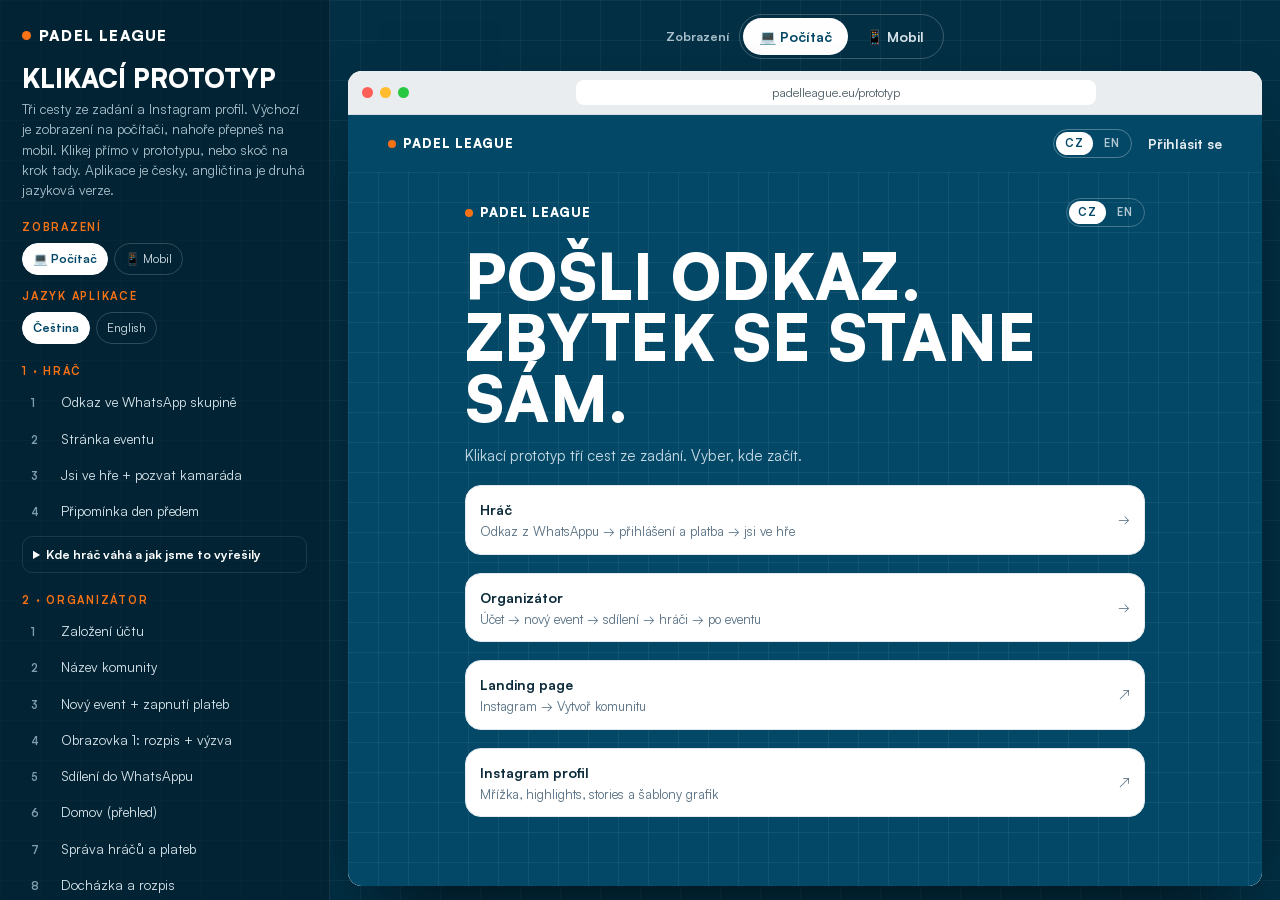
==== commit eaf243d9: "Přepínač Počítač / Mobil i v mapě prototypu Co-Authored-By: Claude Opus 5.5 <noreply@anthropic.com>" ====
--- a/index.html
+++ b/index.html
@@ -10,7 +10,7 @@
 <meta property="og:image" content="assets/img/court-orange-close.jpg">
 <meta name="theme-color" content="#034867">
 <link rel="preload" href="assets/fonts/satoshi-900.woff2" as="font" type="font/woff2" crossorigin>
-<link rel="stylesheet" href="assets/css/app.css?v=12">
+<link rel="stylesheet" href="assets/css/app.css?v=13">
 </head>
 <body>
 <div class="shell">
@@ -22,7 +22,9 @@
     </div>
 
     <div class="ctrls">
-      <h2>Jazyk aplikace</h2>
+      <h2>Zobrazení</h2>
+      <div class="seg-ctl"><button data-mode="desktop">💻 Počítač</button><button data-mode="mobile">📱 Mobil</button></div>
+      <h2 style="margin-top:6px">Jazyk aplikace</h2>
       <div class="seg-ctl" data-preset-grp="lang"><button data-preset="cs">Čeština</button><button data-preset="en">English</button></div>
     </div>
 
@@ -109,7 +111,7 @@
   </main>
 </div>
 <button class="map-btn" data-panel aria-label="Mapa prototypu">Mapa</button>
-<script src="assets/js/i18n.js?v=12"></script>
-<script src="assets/js/app.js?v=12"></script>
+<script src="assets/js/i18n.js?v=13"></script>
+<script src="assets/js/app.js?v=13"></script>
 </body>
 </html>
--- a/assets/css/app.css
+++ b/assets/css/app.css
@@ -485,3 +485,6 @@
 .dk-auth .dk-main .h-caps{font-size:34px}
 .r-o-live .nudge{min-width:360px}
 .r-o-live .dock{flex-wrap:wrap}
+.seg-ctl button[data-mode].on{background:#fff;color:var(--navy);border-color:#fff;font-weight:700}
+.modebar{font-weight:600}
+.mseg button{font-size:14px;padding:8px 16px}
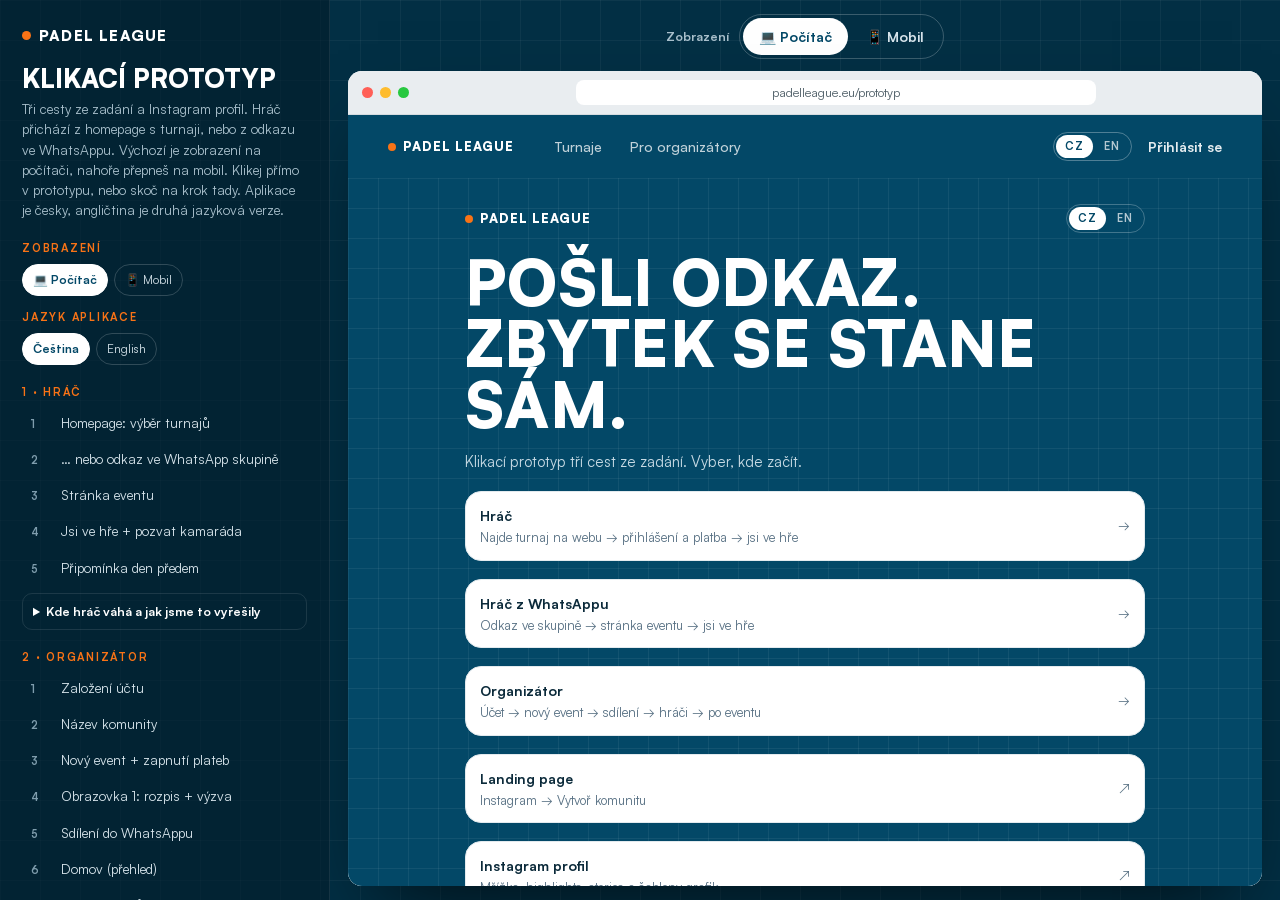
==== commit f611425d: "Homepage hráče s výběrem turnajů a filtry Co-Authored-By: Claude Opus 5.5 <noreply@anthropic.com>" ====
--- a/index.html
+++ b/index.html
@@ -10,7 +10,7 @@
 <meta property="og:image" content="assets/img/court-orange-close.jpg">
 <meta name="theme-color" content="#034867">
 <link rel="preload" href="assets/fonts/satoshi-900.woff2" as="font" type="font/woff2" crossorigin>
-<link rel="stylesheet" href="assets/css/app.css?v=13">
+<link rel="stylesheet" href="assets/css/app.css?v=14">
 </head>
 <body>
 <div class="shell">
@@ -18,7 +18,7 @@
     <div class="brand"><i></i>Padel League</div>
     <div>
       <h1>Klikací prototyp</h1>
-      <p style="margin-top:8px">Tři cesty ze zadání a Instagram profil. Výchozí je zobrazení na počítači, nahoře přepneš na mobil. Klikej přímo v&nbsp;prototypu, nebo skoč na krok tady. Aplikace je česky, angličtina je druhá jazyková verze.</p>
+      <p style="margin-top:8px">Tři cesty ze zadání a Instagram profil. Hráč přichází z homepage s turnaji, nebo z odkazu ve WhatsAppu. Výchozí je zobrazení na počítači, nahoře přepneš na mobil. Klikej přímo v&nbsp;prototypu, nebo skoč na krok tady. Aplikace je česky, angličtina je druhá jazyková verze.</p>
     </div>
 
     <div class="ctrls">
@@ -31,12 +31,14 @@
     <nav class="flowgrp" aria-label="Cesta hráče">
       <h2>1 · Hráč</h2>
       <ol>
-        <li><a href="#/p-chat" data-route="p-chat">Odkaz ve WhatsApp skupině</a></li>
+        <li><a href="#/p-home" data-route="p-home">Homepage: výběr turnajů</a></li>
+        <li><a href="#/p-chat" data-route="p-chat">… nebo odkaz ve WhatsApp skupině</a></li>
         <li><a href="#/p-event" data-route="p-event">Stránka eventu</a></li>
         <li><a href="#/p-in" data-route="p-in">Jsi ve hře + pozvat kamaráda</a></li>
         <li><a href="#/p-reminder" data-route="p-reminder">Připomínka den předem</a></li>
       </ol>
       <details class="why"><summary>Kde hráč váhá a jak jsme to vyřešily</summary><ul>
+        <li><b>„Kde něco najdu, když nejsem ve skupině?“</b> Homepage ukazuje jen nadcházející turnaje seřazené podle data. Filtr město, termín a zdarma, plné turnaje vedou na čekací listinu. Proběhlé turnaje jsou sbalené dole, tlačítko na kartě je „Přihlásit“, ne „Přidat se do komunity“.</li>
         <li><b>„Kolik to stojí a kdo tam bude?“</b> Cena, datum, místo a „jde 9/16“ s&nbsp;avatary jsou na první obrazovce. Seznam jmen hned pod tím.</li>
         <li><b>„Musím se registrovat?“</b> Ne. Jméno, telefon a Apple Pay v&nbsp;jednom panelu, pod tlačítkem „Žádný účet, žádné heslo“.</li>
         <li><b>„Jsem opravdu přihlášený?“</b> Místo krátké hlášky celá obrazovka „Jsi ve hře“ a moje jméno oranžově v&nbsp;seznamu.</li>
@@ -111,7 +113,7 @@
   </main>
 </div>
 <button class="map-btn" data-panel aria-label="Mapa prototypu">Mapa</button>
-<script src="assets/js/i18n.js?v=13"></script>
-<script src="assets/js/app.js?v=13"></script>
+<script src="assets/js/i18n.js?v=14"></script>
+<script src="assets/js/app.js?v=14"></script>
 </body>
 </html>
--- a/assets/css/app.css
+++ b/assets/css/app.css
@@ -488,3 +488,54 @@
 .seg-ctl button[data-mode].on{background:#fff;color:var(--navy);border-color:#fff;font-weight:700}
 .modebar{font-weight:600}
 .mseg button{font-size:14px;padding:8px 16px}
+
+/* ---------- Homepage hráče: výběr turnajů ---------- */
+button.logo{color:inherit;padding:0}
+.back-all{align-self:flex-start;font-size:13px;font-weight:600;color:var(--muted);padding:2px 0;margin-bottom:-4px}
+.h-hero{display:flex;flex-direction:column;gap:8px;padding-top:6px}
+.h-hero .h-caps{color:var(--navy)}
+.h-filters{display:flex;flex-direction:column;gap:8px}
+.hchips{display:flex;gap:6px;overflow-x:auto;scrollbar-width:none;margin:0 -16px;padding:0 16px}
+.hchips::-webkit-scrollbar{display:none}
+.hchip{flex:none;font-size:13px;font-weight:500;padding:8px 13px;border-radius:99px;background:var(--card);border:1px solid var(--line);color:var(--ink);white-space:nowrap}
+.hchip.on{background:var(--navy);border-color:var(--navy);color:#fff;font-weight:700}
+.h-sec{display:flex;justify-content:space-between;align-items:center;gap:10px;margin-top:4px}
+.h-sec .link{padding:0;font-size:12.5px}
+.hgrid{display:flex;flex-direction:column;gap:12px}
+.hcard{display:flex;flex-direction:column;text-align:left;background:var(--card);border:1px solid #E3EAEE;border-radius:22px;overflow:hidden;color:var(--ink);transition:transform .12s,box-shadow .12s}
+.hcard:hover{box-shadow:0 14px 30px -18px rgba(3,72,103,.45)}
+.hcard:active{transform:scale(.99)}
+.hc-img{position:relative;height:120px;background:#0b2a3a}
+.hc-img img{position:absolute;inset:0;width:100%;height:100%;object-fit:cover;filter:saturate(1.05)}
+.hc-img::after{content:"";position:absolute;inset:0;background:linear-gradient(180deg,rgba(2,47,68,.15),rgba(2,47,68,.55))}
+.hc-img .pill{position:absolute;top:12px;left:12px;z-index:2}
+.hc-price{position:absolute;right:12px;bottom:12px;z-index:2;background:#fff;color:var(--navy);font:900 14px/1 var(--f-display);padding:7px 10px;border-radius:10px}
+.hc-b{padding:12px 14px 14px;display:flex;flex-direction:column;gap:4px}
+.hc-date{font:700 11px/1.2 var(--f-body);letter-spacing:.1em;text-transform:uppercase;color:var(--orange-ink)}
+.hc-t{font:900 18px/1.1 var(--f-display);text-transform:uppercase;color:var(--navy)}
+.hc-m{font-size:13px;color:var(--muted)}
+.hc-tags{display:flex;gap:6px;flex-wrap:wrap;margin-top:4px}
+.hc-tags span{font-size:11.5px;padding:4px 8px;border-radius:99px;background:var(--soft);color:#34566A}
+.hc-cap{height:5px;border-radius:99px;background:#E7EDF1;overflow:hidden;margin-top:8px}
+.hc-cap i{display:block;height:100%;background:var(--orange);border-radius:99px}
+.hc-f{display:flex;justify-content:space-between;align-items:center;gap:8px;margin-top:4px}
+.hc-st{font-size:12.5px;color:var(--muted)}
+.hc-st.hot{color:var(--orange-ink);font-weight:700}
+.hc-st.ok{color:var(--ok);font-weight:700}
+.hc-go{font:900 12px/1 var(--f-display);text-transform:uppercase;letter-spacing:.06em;color:var(--orange-ink);white-space:nowrap}
+.acc .inner .row .sub,.h-org .sub{display:block;font-size:12px;color:var(--muted);font-weight:400;margin-top:2px}
+.h-org{background:var(--navy);border-color:var(--navy);color:#fff}
+.h-org .sub{color:rgba(255,255,255,.7)}
+.h-org .r{color:#fff}
+/* desktop */
+.dk-nav{display:flex;gap:4px;margin-left:28px;flex:1}
+.dk-nav button{color:#fff;opacity:.75;font-size:14px;font-weight:500;padding:7px 12px;border-radius:9px}
+.dk-nav button.on{opacity:1;background:rgba(255,255,255,.12);font-weight:700}
+.dk-main .back-all{display:none}
+.dk-site .r-p-home .h-hero{padding:8px 0 4px;max-width:640px}
+.dk-site .r-p-home .h-hero .h-caps{font-size:56px}
+.dk-site .r-p-home .hchips{margin:0;padding:0;flex-wrap:wrap;overflow:visible}
+.dk-site .r-p-home .h-filters{flex-direction:row;flex-wrap:wrap;gap:8px 22px}
+.dk-site .r-p-home .hgrid{display:grid;grid-template-columns:repeat(auto-fill,minmax(290px,1fr));gap:18px}
+.dk-site .r-p-home .hc-img{height:150px}
+.dk-site .r-p-home .acc,.dk-site .r-p-home .h-org{max-width:640px}
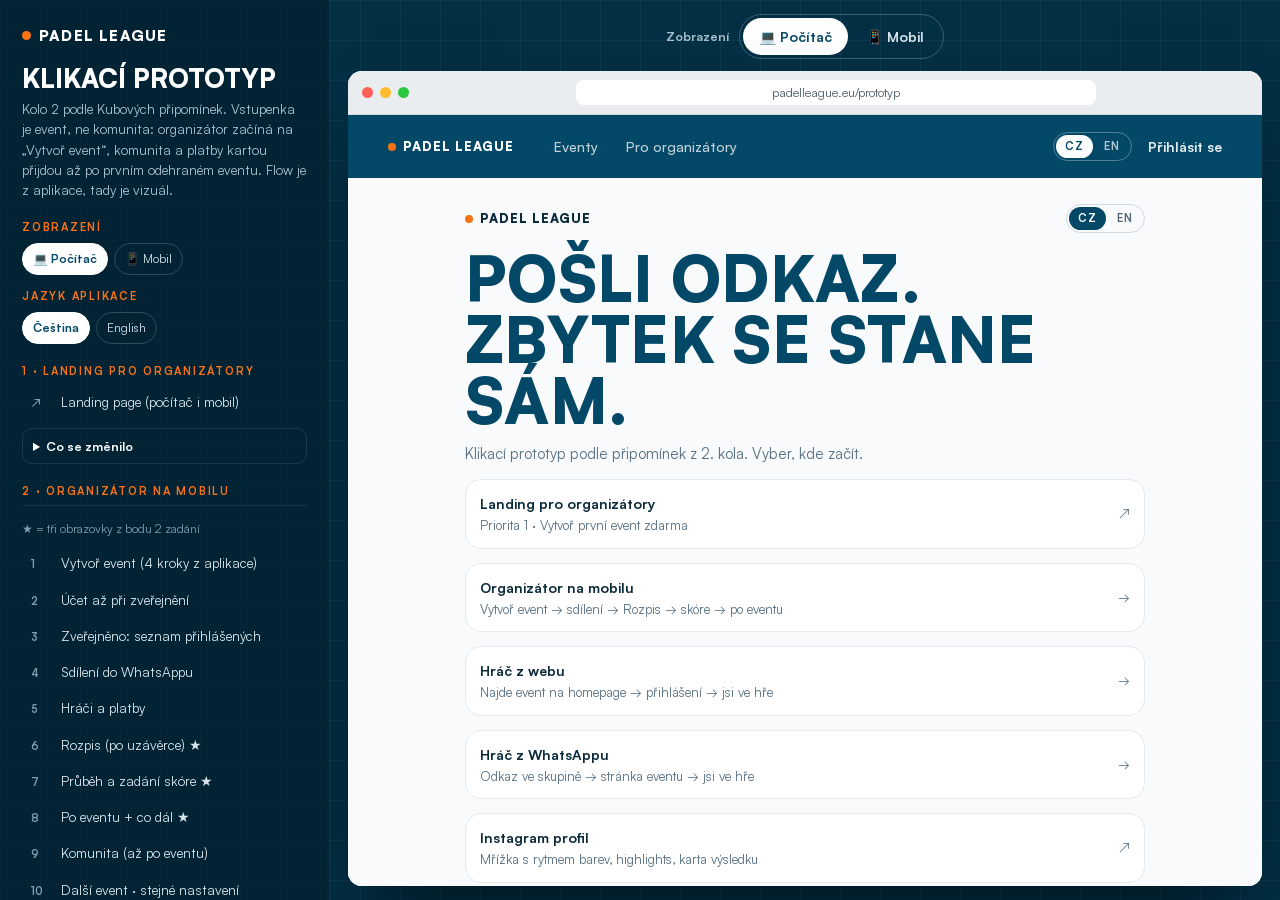
==== commit 0a01e4ed: "Kolo 2: event místo komunity, průvodce ve 4 krocích, čitelný Rozpis a Průběh, nový landing a IG rytm" ====
--- a/index.html
+++ b/index.html
@@ -10,7 +10,7 @@
 <meta property="og:image" content="assets/img/court-orange-close.jpg">
 <meta name="theme-color" content="#034867">
 <link rel="preload" href="assets/fonts/satoshi-900.woff2" as="font" type="font/woff2" crossorigin>
-<link rel="stylesheet" href="assets/css/app.css?v=14">
+<link rel="stylesheet" href="assets/css/app.css?v=15">
 </head>
 <body>
 <div class="shell">
@@ -18,7 +18,7 @@
     <div class="brand"><i></i>Padel League</div>
     <div>
       <h1>Klikací prototyp</h1>
-      <p style="margin-top:8px">Tři cesty ze zadání a Instagram profil. Hráč přichází z homepage s turnaji, nebo z odkazu ve WhatsAppu. Výchozí je zobrazení na počítači, nahoře přepneš na mobil. Klikej přímo v&nbsp;prototypu, nebo skoč na krok tady. Aplikace je česky, angličtina je druhá jazyková verze.</p>
+      <p style="margin-top:8px">Kolo 2 podle Kubových připomínek. Vstupenka je event, ne komunita: organizátor začíná na „Vytvoř event“, komunita a platby kartou přijdou až po prvním odehraném eventu. Flow je z aplikace, tady je vizuál.</p>
     </div>
 
     <div class="ctrls">
@@ -28,66 +28,67 @@
       <div class="seg-ctl" data-preset-grp="lang"><button data-preset="cs">Čeština</button><button data-preset="en">English</button></div>
     </div>
 
+    <nav class="flowgrp" aria-label="Landing">
+      <h2>1 · Landing pro organizátory</h2>
+      <ol><li><a class="ext" href="landing.html">Landing page (počítač i mobil)</a></li></ol>
+      <details class="why"><summary>Co se změnilo</summary><ul>
+        <li><b>CTA „Vytvoř první event · zdarma“</b> místo „Vytvoř komunitu“. Vede rovnou do průvodce.</li>
+        <li><b>Headline a srovnání WhatsApp vs. PadelLeague</b> zůstávají.</li>
+        <li><b>Platba na místě je výchozí</b>, platby kartou jsou v sekci „Co přijde potom“ spolu s komunitou a žebříčkem.</li>
+        <li><b>Bílé pozadí a fotky</b>, navy jen hlavička, oranžová jen tlačítka.</li>
+      </ul></details>
+    </nav>
+
+    <nav class="flowgrp" aria-label="Cesta organizátora">
+      <h2>2 · Organizátor na mobilu</h2>
+      <p class="note" style="margin:0 0 8px">★ = tři obrazovky z bodu 2 zadání</p>
+      <ol>
+        <li><a href="#/o-new" data-route="o-new">Vytvoř event (4 kroky z aplikace)</a></li>
+        <li><a href="#/o-signup" data-route="o-signup">Účet až při zveřejnění</a></li>
+        <li><a href="#/o-live" data-route="o-live">Zveřejněno: seznam přihlášených</a></li>
+        <li><a href="#/o-wa" data-route="o-wa">Sdílení do WhatsAppu</a></li>
+        <li><a href="#/o-manage" data-route="o-manage">Hráči a platby</a></li>
+        <li><a href="#/o-schedule" data-route="o-schedule">Rozpis (po uzávěrce) ★</a></li>
+        <li><a href="#/o-play" data-route="o-play">Průběh a zadání skóre ★</a></li>
+        <li><a href="#/o-after" data-route="o-after">Po eventu + co dál ★</a></li>
+        <li><a href="#/o-community" data-route="o-community">Komunita (až po eventu)</a></li>
+        <li><a href="#/o-next" data-route="o-next">Další event · stejné nastavení</a></li>
+        <li><a href="#/o-card" data-route="o-card">Karta výsledku</a></li>
+        <li><a href="#/o-home" data-route="o-home">Domov organizátora</a></li>
+      </ol>
+      <details class="why"><summary>Co se změnilo</summary><ul>
+        <li><b>Vytvoř event je první obrazovka.</b> Kroky a pořadí jsou z aplikace (Typ a formát → Termín a místo → Hráči a platba → Prezentace), tady je jen vizuální vrstva. [PŘEDPOKLAD] Obsah kroků jsme odhadly, ověříme v testovací verzi.</li>
+        <li><b>Zveřejnit není nikdy šedé.</b> Platba na místě je výchozí, Stripe jde připojit kdykoli, i po zveřejnění.</li>
+        <li><b>Po zveřejnění seznam přihlášených</b>, ne prázdný rozpis. Rozpis vzniká po uzávěrce.</li>
+        <li><b>Rozpis a Průběh čitelné jednou rukou:</b> číslo kurtu ve velkém čtverci, jména 17–18 px, skóre 40 px, celá karta kurtu je tlačítko, body se zadávají velkými tlačítky (tým B dostane zbytek do 24).</li>
+        <li><b>Po eventu „Co dál“:</b> komunita, platby kartou, žebříček. Odemyká se až po prvním odehraném eventu.</li>
+        <li><b>Pryč:</b> přepínač „Nejdřív poslat odkaz hráčům“ (aplikace do WhatsAppu nic neposílá, jen předá text) a „Poslat kartu všem hráčům“.</li>
+        <li><b>Na počítači</b> se organizátor ukazuje v telefonu, PC verze je hotová v aplikaci.</li>
+      </ul></details>
+    </nav>
+
     <nav class="flowgrp" aria-label="Cesta hráče">
-      <h2>1 · Hráč</h2>
+      <h2>3 · Hráč</h2>
       <ol>
-        <li><a href="#/p-home" data-route="p-home">Homepage: výběr turnajů</a></li>
+        <li><a href="#/p-home" data-route="p-home">Homepage: výběr eventů</a></li>
         <li><a href="#/p-chat" data-route="p-chat">… nebo odkaz ve WhatsApp skupině</a></li>
         <li><a href="#/p-event" data-route="p-event">Stránka eventu</a></li>
         <li><a href="#/p-in" data-route="p-in">Jsi ve hře + pozvat kamaráda</a></li>
         <li><a href="#/p-reminder" data-route="p-reminder">Připomínka den předem</a></li>
       </ol>
-      <details class="why"><summary>Kde hráč váhá a jak jsme to vyřešily</summary><ul>
-        <li><b>„Kde něco najdu, když nejsem ve skupině?“</b> Homepage ukazuje jen nadcházející turnaje seřazené podle data. Filtr město, termín a zdarma, plné turnaje vedou na čekací listinu. Proběhlé turnaje jsou sbalené dole, tlačítko na kartě je „Přihlásit“, ne „Přidat se do komunity“.</li>
-        <li><b>„Kolik to stojí a kdo tam bude?“</b> Cena, datum, místo a „jde 9/16“ s&nbsp;avatary jsou na první obrazovce. Seznam jmen hned pod tím.</li>
-        <li><b>„Musím se registrovat?“</b> Ne. Jméno, telefon a Apple Pay v&nbsp;jednom panelu, pod tlačítkem „Žádný účet, žádné heslo“.</li>
-        <li><b>„Jsem opravdu přihlášený?“</b> Místo krátké hlášky celá obrazovka „Jsi ve hře“ a moje jméno oranžově v&nbsp;seznamu.</li>
-        <li><b>„Je plno, co teď?“</b> Čekací listina místo slepé uličky. Platí se, až když se uvolní místo.</li>
-        <li><b>„Nemůžu přijít.“</b> Odkaz v&nbsp;připomínce uvolní místo dalšímu z&nbsp;listiny, organizátor nic nepřepisuje.</li>
-      </ul></details>
-    </nav>
-
-    <nav class="flowgrp" aria-label="Cesta organizátora">
-      <h2>2 · Organizátor</h2>
-      <ol>
-        <li><a href="#/o-signup" data-route="o-signup">Založení účtu</a></li>
-        <li><a href="#/o-community" data-route="o-community">Název komunity</a></li>
-        <li><a href="#/o-new" data-route="o-new">Nový event + zapnutí plateb</a></li>
-        <li><a href="#/o-live" data-route="o-live">Obrazovka 1: rozpis + výzva</a></li>
-        <li><a href="#/o-wa" data-route="o-wa">Sdílení do WhatsAppu</a></li>
-        <li><a href="#/o-home" data-route="o-home">Domov (přehled)</a></li>
-        <li><a href="#/o-manage" data-route="o-manage">Správa hráčů a plateb</a></li>
-        <li><a href="#/o-schedule" data-route="o-schedule">Docházka a rozpis</a></li>
-        <li><a href="#/o-play" data-route="o-play">Průběh a skóre</a></li>
-        <li><a href="#/o-after" data-route="o-after">Obrazovka 3: po eventu (mobil)</a></li>
-        <li><a href="#/o-after-d" data-route="o-after-d">Obrazovka 3: po eventu (desktop)</a></li>
-        <li><a href="#/o-next" data-route="o-next">Další event</a></li>
-        <li><a href="#/o-card" data-route="o-card">Karta výsledku</a></li>
-      </ol>
-      <details class="why"><summary>Kde organizátor váhá a jak jsme to vyřešily</summary><ul>
-        <li><b>„Kolik toho musím vyplnit?“</b> Čtyři kroky průvodce jsou jedna obrazovka. Místo, čas a kurty jsou předvyplněné, zbytek je v&nbsp;„Další možnosti“.</li>
-        <li><b>„Jak vyberu peníze?“</b> Stripe se připojuje přímo ve formuláři, ve chvíli, kdy nastaví vstupné. Nebo „ať hráči platí na místě“.</li>
-        <li><b>„A co teď?“</b> Po zveřejnění vidí rozpis 1. kola s&nbsp;kurty a volnými místy a jedinou výzvu: poslat odkaz do WhatsAppu.</li>
-        <li><b>„Kdo zaplatil? Kdo přišel?“</b> Stav platby u&nbsp;každého jména, připomínka na jedno klepnutí. Docházka se odškrtá před startem a rozpis se sám přepočítá.</li>
-        <li><b>„Stálo to za to?“</b> Po eventu nahoře vybraná částka, kolik zaplatilo a kolik přišlo, pod tím vítězové. Jediné tlačítko: další event, předvyplněný z&nbsp;tohoto.</li>
-      </ul></details>
-    </nav>
-
-    <nav class="flowgrp" aria-label="Landing">
-      <h2>3 · Landing</h2>
-      <ol><li><a class="ext" href="landing.html">Landing page (samostatná stránka)</a></li></ol>
-      <details class="why"><summary>Kde organizátor váhá a jak jsme to vyřešily</summary><ul>
-        <li><b>„Je to pro mě?“</b> Nadpis je jedna věta ze zadání a mluví jen k&nbsp;organizátorovi, ne ke klubům.</li>
-        <li><b>„Nečtu dlouhé stránky.“</b> 5 sekcí místo 15, všechny vedou ke stejnému tlačítku.</li>
-        <li><b>„Je to skutečné?“</b> Žádné vymyšlené reference. Ukázková čísla jsou označená jako ukázka.</li>
+      <details class="why"><summary>Co se změnilo</summary><ul>
+        <li><b>Stránka eventu zůstává</b> (velká fotka, karta s údaji, kdo už jde, přihlášení bez účtu, jedno oranžové tlačítko).</li>
+        <li><b>Platba podle organizátora:</b> bez Stripe tlačítko „Přihlásit se · 200 Kč na místě“, se Stripe Apple Pay. Přepínač „Stripe organizátora“ níže.</li>
+        <li><b>„Jsi ve hře“ je světlá</b> s fotkou eventu místo tmavé celoplošné obrazovky.</li>
+        <li><b>„Event“, ne „turnaj“</b> na homepage i všude jinde.</li>
       </ul></details>
     </nav>
 
     <nav class="flowgrp" aria-label="Instagram">
       <h2>4 · Instagram</h2>
       <ol>
-        <li><a class="ext" href="instagram/index.html">Instagram profil (mřížka, highlights, stories)</a></li>
-        <li><a class="ext" href="instagram/templates.html">Systém šablon (živá úprava, export PNG)</a></li>
+        <li><a class="ext" href="instagram/index.html">Profil: mřížka s rytmem navy / fotka / oranžová / bílá</a></li>
+        <li><a class="ext" href="instagram/templates.html">Šablony včetně karty výsledku</a></li>
       </ol>
     </nav>
 
@@ -97,7 +98,7 @@
         <button data-preset="open">Otevřeno 9/16</button><button data-preset="last">Poslední místa</button><button data-preset="full">Plno + čekací listina</button><button data-preset="in">Přihlášen</button>
       </div>
       <div class="seg-ctl" data-preset-grp="price"><button data-preset="paid">200 Kč</button><button data-preset="free">Zdarma</button></div>
-      <h2 style="margin-top:6px">Stripe organizátora</h2>
+      <h2 style="margin-top:6px">Stripe organizátora (hráčská stránka)</h2>
       <div class="seg-ctl" data-preset-grp="stripe"><button data-preset="stripeOn">Aktivní</button><button data-preset="stripeOff">Nepřipojeno</button></div>
       <div class="seg-ctl"><button data-preset="reset">↺ Začít znovu</button></div>
     </div>
@@ -106,6 +107,7 @@
   </aside>
 
   <main class="stage">
+    <p class="mode-note" hidden></p>
     <div class="modebar" role="group" aria-label="Zobrazení">Zobrazení <span class="mseg"><button data-mode="desktop">💻 Počítač</button><button data-mode="mobile">📱 Mobil</button></span></div>
     <div class="web" id="web"><div class="web-bar"><span class="dots"><i></i><i></i><i></i></span><span class="web-url">padelleague.eu</span></div><div class="web-view" aria-live="polite"></div></div>
     <div class="device"><div class="app" id="app" aria-live="polite"></div></div>
@@ -113,7 +115,7 @@
   </main>
 </div>
 <button class="map-btn" data-panel aria-label="Mapa prototypu">Mapa</button>
-<script src="assets/js/i18n.js?v=14"></script>
-<script src="assets/js/app.js?v=14"></script>
+<script src="assets/js/i18n.js?v=15"></script>
+<script src="assets/js/app.js?v=15"></script>
 </body>
 </html>
--- a/assets/css/app.css
+++ b/assets/css/app.css
@@ -539,3 +539,99 @@
 .dk-site .r-p-home .hgrid{display:grid;grid-template-columns:repeat(auto-fill,minmax(290px,1fr));gap:18px}
 .dk-site .r-p-home .hc-img{height:150px}
 .dk-site .r-p-home .acc,.dk-site .r-p-home .h-org{max-width:640px}
+
+/* ===== Kolo 2: bílé pozadí a fotky, navy jen hlavičky, oranžová jen akce ===== */
+.ring{background:conic-gradient(var(--navy) calc(var(--p)*1%),#E7EDF1 0)}
+.chip.me{background:var(--navy)}
+.ln{background:var(--soft)}
+.ln.me{background:var(--navy);color:#fff}
+.check{background:var(--navy);box-shadow:0 12px 26px -10px rgba(3,72,103,.55)}
+.hc-date{color:var(--navy)}
+.hc-st.hot{color:var(--navy)}
+.mode-note{margin:0 0 4px;font-size:13px;color:#C7DAE4;text-align:center}
+.mode-note[hidden]{display:none}
+
+/* průvodce Vytvoř event (4 kroky z aplikace) */
+.wz{flex:none;display:grid;grid-template-columns:repeat(4,1fr);gap:4px;padding:2px 16px 10px}
+.wz button{display:flex;flex-direction:column;align-items:flex-start;gap:5px;padding:8px 0 0;border-top:3px solid var(--line);text-align:left;font-size:10.5px;line-height:1.15;color:var(--muted)}
+.wz button i{font:900 11px/1 var(--f-display);font-style:normal}
+.wz button.done{border-color:var(--navy);color:var(--navy)}
+.wz button.on{border-color:var(--navy);color:var(--ink);font-weight:700}
+.wz-h{font-size:24px;margin-top:2px}
+.opts{display:flex;flex-direction:column;gap:8px}
+.opt{display:flex;gap:12px;align-items:flex-start;text-align:left;background:#fff;border:1px solid #D5DEE3;border-radius:16px;padding:13px 14px}
+.opt i{flex:none;width:20px;height:20px;border-radius:50%;border:2px solid #B8C7D0;margin-top:1px}
+.opt.on{border:2px solid var(--navy);padding:12px 13px}
+.opt.on i{border:6px solid var(--navy)}
+.opt b{display:block;font-size:15px}
+.opt b em{font-style:normal;font-size:10px;font-weight:700;letter-spacing:.1em;text-transform:uppercase;color:var(--ok);background:var(--ok-bg);padding:3px 6px;border-radius:99px;margin-left:4px;vertical-align:2px}
+.opt small{display:block;font-size:13px;color:var(--muted);margin-top:2px}
+.note-box{background:var(--soft);border-radius:14px;padding:12px 14px;font-size:13.5px;line-height:1.45;color:#34566A}
+.pics{display:grid;grid-template-columns:repeat(4,1fr);gap:8px}
+.pics button{aspect-ratio:1;border-radius:14px;overflow:hidden;border:3px solid transparent;padding:0}
+.pics button.on{border-color:var(--navy)}
+.pics img{width:100%;height:100%;object-fit:cover;display:block}
+.mini-ev{display:flex;align-items:center;gap:12px;background:#fff;border:1px solid #E3EAEE;border-radius:18px;padding:8px 12px 8px 8px}
+.mini-ev img{width:56px;height:56px;border-radius:12px;object-fit:cover;flex:none}
+.mini-ev span{flex:1;min-width:0}
+.mini-ev b{display:block;font:900 14px/1.15 var(--f-display);text-transform:uppercase}
+.mini-ev small{display:block;font-size:12.5px;color:var(--muted);margin-top:3px}
+.mini-ev .pill{flex:none}
+.mini-ev.big img{width:84px;height:84px}
+.mini-ev.big b{font-size:18px}
+.ticks{margin:0;padding:0;list-style:none;display:flex;flex-direction:column;gap:8px}
+.ticks li{position:relative;padding-left:26px;font-size:14.5px}
+.ticks li::before{content:"✓";position:absolute;left:0;top:0;width:18px;height:18px;border-radius:50%;background:var(--ok-bg);color:var(--ok);font-size:11px;font-weight:900;display:grid;place-items:center}
+.step-card{display:flex;align-items:center;gap:12px;text-align:left;background:#fff;border:1px solid #E3EAEE;border-radius:18px;padding:12px 14px;width:100%}
+.step-card i{flex:none;width:40px;height:40px;border-radius:12px;background:var(--soft);color:var(--navy);display:grid;place-items:center;font:900 13px/1 var(--f-display);font-style:normal}
+.step-card span{flex:1;min-width:0}
+.step-card b{display:block;font-size:15px}
+.step-card small{display:block;font-size:13px;color:var(--muted);margin-top:2px}
+.step-card em{font-style:normal;color:var(--navy);font-weight:700}
+.empty.slim{padding:16px 10px;background:#fff;border:1px dashed #C9D5DC;border-radius:16px}
+.row.big{font-size:15.5px;padding:15px 16px}
+
+/* Rozpis: velké písmo, číslo kurtu vlevo */
+.rz{background:#fff;border:1px solid #E3EAEE;border-radius:20px;padding:14px 14px 10px;display:flex;flex-direction:column}
+.rz h3{margin:0 0 6px;font:900 18px/1 var(--f-display);text-transform:uppercase;color:var(--navy)}
+.rz-m{display:grid;grid-template-columns:40px 1fr auto 1fr;gap:10px;align-items:center;padding:10px 0;border-top:1px solid #EEF3F6}
+.rz-m:first-of-type{border-top:0}
+.rz-c{width:40px;height:40px;border-radius:12px;background:var(--navy);color:#fff;display:grid;place-items:center;font:900 20px/1 var(--f-display)}
+.rz-t{display:flex;flex-direction:column;gap:2px}
+.rz-t b{font-size:16.5px;line-height:1.2;font-weight:700}
+.rz-t.b{text-align:right}
+.rz-vs{font-size:12px;color:var(--muted);font-weight:700}
+.rz-rest{font-size:14px;color:var(--muted);padding:8px 0 2px;border-top:1px solid #EEF3F6}
+
+/* Průvodce kurtem (Průběh): celá karta je tlačítko, skóre velké */
+.rtabs button{font-size:15px;padding:11px 16px;font-weight:600}
+.pc{display:flex;flex-direction:column;gap:6px;text-align:left;background:#fff;border:2px solid #E3EAEE;border-radius:22px;padding:14px 16px;width:100%}
+.pc.done{border-color:#CDE6D7}
+.pc-h{display:flex;justify-content:space-between;align-items:center;font:900 15px/1 var(--f-display);text-transform:uppercase;color:var(--navy);margin-bottom:2px}
+.pc-tap{font:900 12.5px/1 var(--f-display);letter-spacing:.05em;color:#fff;background:var(--orange);border-radius:99px;padding:9px 13px}
+.pc-row{display:flex;justify-content:space-between;align-items:center;gap:12px;padding:6px 0}
+.pc-row + .pc-row{border-top:1px solid #EEF3F6}
+.pc-n{display:flex;flex-direction:column;gap:1px}
+.pc-n b{font-size:18px;line-height:1.2;font-weight:700}
+.pc-s{font:900 40px/1 var(--f-display);font-variant-numeric:tabular-nums;color:var(--navy);min-width:56px;text-align:right}
+.pc:not(.done) .pc-s{color:#C9D5DC}
+.stand.big div{font-size:15.5px;padding:12px 14px}
+.sc-teams{display:grid;grid-template-columns:1fr 1fr;gap:8px}
+.sc-teams>div{background:var(--soft);border-radius:14px;padding:10px 12px;display:flex;flex-direction:column;gap:2px}
+.sc-teams>div.a{background:var(--navy);color:#fff}
+.sc-teams>div.a .lbl{color:#BFD3DE}
+.sc-teams b{font-size:16px}
+.scores.big{gap:8px}
+.scores.big button{padding:12px 0 8px;border-radius:14px;display:flex;flex-direction:column;align-items:center;gap:2px}
+.scores.big button b{font:900 22px/1 var(--f-display)}
+.scores.big button small{font-size:11px;color:var(--muted)}
+
+/* Po eventu */
+.af-money{background:#fff;border:1px solid #E3EAEE;border-radius:22px;padding:16px;display:flex;flex-direction:column;gap:6px}
+.af-money .money{color:var(--navy)}
+.af-pills{display:flex;gap:6px;flex-wrap:wrap;margin-top:4px}
+.tabs,.hchips,.rz,.pc,.af-money,.step-card,.mini-ev,.opt{flex:none}
+.fm.on{border-color:var(--navy)}
+.av:nth-child(3n){background:#5D8BA3}
+.sring{background:conic-gradient(#fff calc(var(--p)*1%),rgba(255,255,255,.25) 0)}
+.hc-cap i{background:var(--navy)}
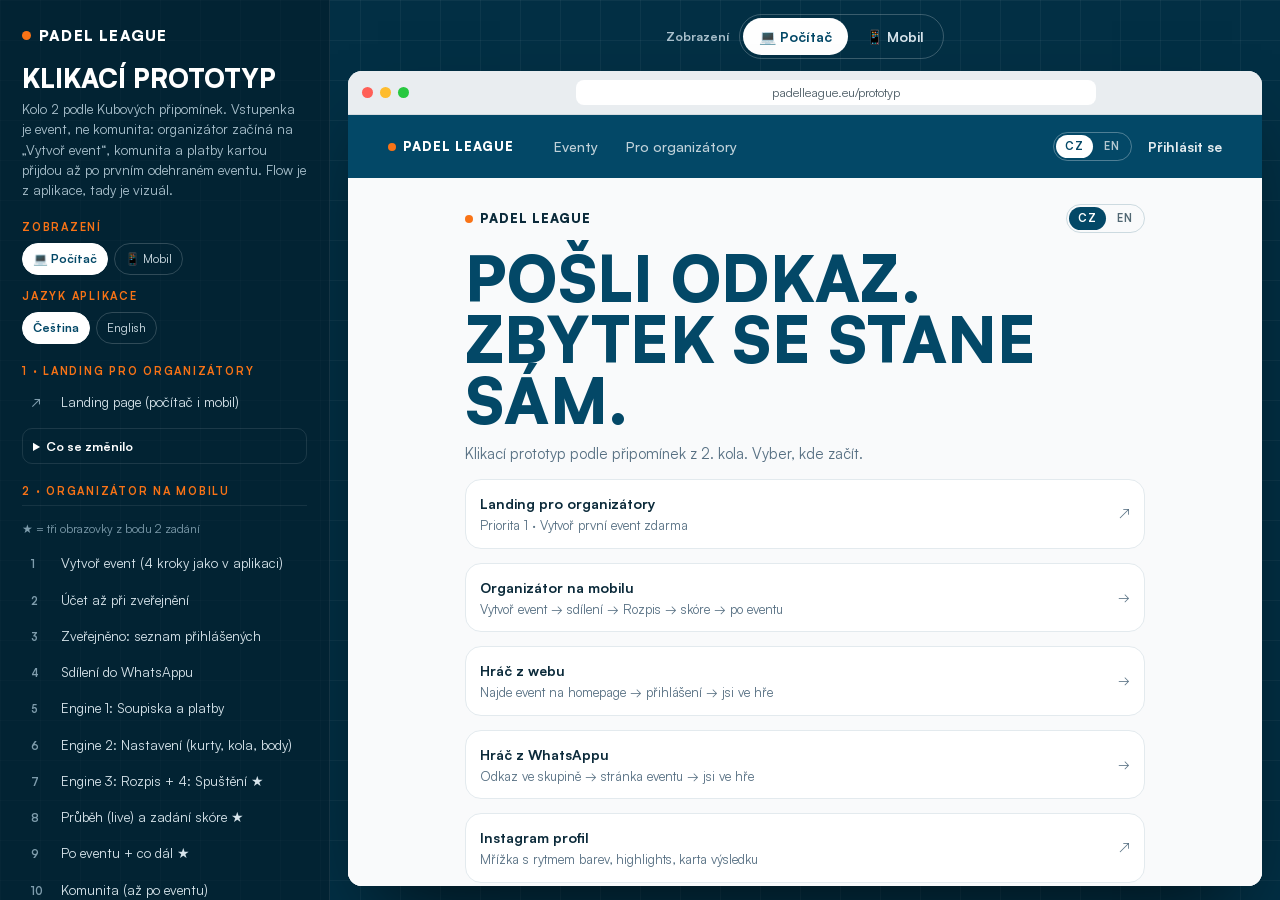
==== commit 53d67093: "Průvodce a engine podle testovací verze, Průběh a Po eventu ve vizuálu PC, stránka Vizuální vrstva C" ====
--- a/index.html
+++ b/index.html
@@ -10,7 +10,7 @@
 <meta property="og:image" content="assets/img/court-orange-close.jpg">
 <meta name="theme-color" content="#034867">
 <link rel="preload" href="assets/fonts/satoshi-900.woff2" as="font" type="font/woff2" crossorigin>
-<link rel="stylesheet" href="assets/css/app.css?v=15">
+<link rel="stylesheet" href="assets/css/app.css?v=16">
 </head>
 <body>
 <div class="shell">
@@ -43,13 +43,14 @@
       <h2>2 · Organizátor na mobilu</h2>
       <p class="note" style="margin:0 0 8px">★ = tři obrazovky z bodu 2 zadání</p>
       <ol>
-        <li><a href="#/o-new" data-route="o-new">Vytvoř event (4 kroky z aplikace)</a></li>
+        <li><a href="#/o-new" data-route="o-new">Vytvoř event (4 kroky jako v aplikaci)</a></li>
         <li><a href="#/o-signup" data-route="o-signup">Účet až při zveřejnění</a></li>
         <li><a href="#/o-live" data-route="o-live">Zveřejněno: seznam přihlášených</a></li>
         <li><a href="#/o-wa" data-route="o-wa">Sdílení do WhatsAppu</a></li>
-        <li><a href="#/o-manage" data-route="o-manage">Hráči a platby</a></li>
-        <li><a href="#/o-schedule" data-route="o-schedule">Rozpis (po uzávěrce) ★</a></li>
-        <li><a href="#/o-play" data-route="o-play">Průběh a zadání skóre ★</a></li>
+        <li><a href="#/o-manage" data-route="o-manage">Engine 1: Soupiska a platby</a></li>
+        <li><a href="#/o-setup" data-route="o-setup">Engine 2: Nastavení (kurty, kola, body)</a></li>
+        <li><a href="#/o-schedule" data-route="o-schedule">Engine 3: Rozpis + 4: Spuštění ★</a></li>
+        <li><a href="#/o-play" data-route="o-play">Průběh (live) a zadání skóre ★</a></li>
         <li><a href="#/o-after" data-route="o-after">Po eventu + co dál ★</a></li>
         <li><a href="#/o-community" data-route="o-community">Komunita (až po eventu)</a></li>
         <li><a href="#/o-next" data-route="o-next">Další event · stejné nastavení</a></li>
@@ -57,10 +58,11 @@
         <li><a href="#/o-home" data-route="o-home">Domov organizátora</a></li>
       </ol>
       <details class="why"><summary>Co se změnilo</summary><ul>
-        <li><b>Vytvoř event je první obrazovka.</b> Kroky a pořadí jsou z aplikace (Typ a formát → Termín a místo → Hráči a platba → Prezentace), tady je jen vizuální vrstva. [PŘEDPOKLAD] Obsah kroků jsme odhadly, ověříme v testovací verzi.</li>
+        <li><b>Vytvoř event je první obrazovka.</b> Kroky, pořadí i pole jsou z testovací verze (Typ a formát → Termín a místo → Hráči a platba → Prezentace), včetně variant Americana, uzávěrky, minima hráčů, délky, klubu, úrovní, viditelnosti a WhatsApp zprávy. Tady je převedené na telefon.</li>
+        <li><b>Engine po zveřejnění</b> má stejné 4 kroky jako PC verze: Soupiska → Nastavení → Rozpis → Spuštění. Pak Průběh (live) a Dokončeno.</li>
         <li><b>Zveřejnit není nikdy šedé.</b> Platba na místě je výchozí, Stripe jde připojit kdykoli, i po zveřejnění.</li>
         <li><b>Po zveřejnění seznam přihlášených</b>, ne prázdný rozpis. Rozpis vzniká po uzávěrce.</li>
-        <li><b>Rozpis a Průběh čitelné jednou rukou:</b> číslo kurtu ve velkém čtverci, jména 17–18 px, skóre 40 px, celá karta kurtu je tlačítko, body se zadávají velkými tlačítky (tým B dostane zbytek do 24).</li>
+        <li><b>Rozpis, Průběh a Po eventu ve vizuálu PC verze:</b> navy hlavička kola, odznak kurtu, karta kurtu s oranžovým okrajem (čeká) / zeleným (zapsáno), tabulka Z/V/P/Body/+−, karta vítěze a stupně. Na telefonu větší písmo a celá karta kurtu jako tlačítko.</li>
         <li><b>Po eventu „Co dál“:</b> komunita, platby kartou, žebříček. Odemyká se až po prvním odehraném eventu.</li>
         <li><b>Pryč:</b> přepínač „Nejdřív poslat odkaz hráčům“ (aplikace do WhatsAppu nic neposílá, jen předá text) a „Poslat kartu všem hráčům“.</li>
         <li><b>Na počítači</b> se organizátor ukazuje v telefonu, PC verze je hotová v aplikaci.</li>
@@ -92,6 +94,11 @@
       </ol>
     </nav>
 
+    <nav class="flowgrp" aria-label="Vizuální vrstva">
+      <h2>5 · Vizuální vrstva nad enginem</h2>
+      <ol><li><a class="ext" href="vizualni-vrstva.html">Stavy, karty, tabulky, pavouk (návrh)</a></li></ol>
+    </nav>
+
     <div class="ctrls">
       <h2>Stav eventu</h2>
       <div class="seg-ctl" data-preset-grp="fill">
@@ -115,7 +122,7 @@
   </main>
 </div>
 <button class="map-btn" data-panel aria-label="Mapa prototypu">Mapa</button>
-<script src="assets/js/i18n.js?v=15"></script>
-<script src="assets/js/app.js?v=15"></script>
+<script src="assets/js/i18n.js?v=16"></script>
+<script src="assets/js/app.js?v=16"></script>
 </body>
 </html>
--- a/assets/css/app.css
+++ b/assets/css/app.css
@@ -635,3 +635,105 @@
 .av:nth-child(3n){background:#5D8BA3}
 .sring{background:conic-gradient(#fff calc(var(--p)*1%),rgba(255,255,255,.25) 0)}
 .hc-cap i{background:var(--navy)}
+
+/* ===== Kolo 2b: průvodce a engine podle testovací verze (PC), převedené na telefon ===== */
+.types{display:grid;grid-template-columns:repeat(3,1fr);gap:8px;flex:none}
+.types button{display:flex;flex-direction:column;align-items:center;text-align:center;gap:4px;background:#fff;border:1px solid #D5DEE3;border-radius:16px;padding:12px 6px}
+.types button i{font-style:normal;width:36px;height:36px;border-radius:12px;background:var(--soft);display:grid;place-items:center;font-size:16px;color:var(--navy)}
+.types button b{font-size:13.5px}
+.types button small{font-size:11px;color:var(--muted);line-height:1.25}
+.types button.on{border:2px solid var(--navy);padding:11px 5px}
+.types button.on i{background:var(--navy);color:#fff}
+.note-box .tags{display:flex;gap:6px;flex-wrap:wrap;margin-top:8px}
+.note-box .tags span{background:#fff;border-radius:99px;padding:4px 9px;font-size:11.5px;color:#34566A}
+.choice.mini{margin-top:8px}
+.choice.mini button{padding:6px 10px;font-size:12.5px}
+.opt-l{font-weight:500;letter-spacing:0;text-transform:none;color:var(--muted)}
+.wa-prev{background:#E7DED3;border-radius:16px;padding:12px;display:flex;flex-direction:column;flex:none}
+.wa-prev .bubble{max-width:92%;align-self:flex-end;font-size:13px}
+.wz.eng span{display:flex;flex-direction:column;gap:5px;padding:8px 0 0;border-top:3px solid var(--line);font-size:10.5px;line-height:1.15;color:var(--muted)}
+.wz.eng span i{font:900 11px/1 var(--f-display);font-style:normal}
+.wz.eng span.done{border-color:var(--ok);color:var(--ok)}
+.wz.eng span.on{border-color:var(--navy);color:var(--ink);font-weight:700}
+.pill.fmt{background:var(--navy);color:#fff}
+.pill.st-prep{background:var(--soft);color:#34566A}
+.pill.st-open{background:var(--ok-bg);color:var(--ok)}
+.pill.st-live{background:#16A34A;color:#fff}
+.pill.st-done{background:#E5E7EB;color:#374151}
+.ev-head{flex:none;background:#fff;border:1px solid #E3EAEE;border-radius:18px;padding:12px 14px;display:flex;flex-direction:column;gap:4px}
+.ev-head .pills,.live-head .pills,.win-card .pills{display:flex;gap:6px}
+.ev-head b{font:900 17px/1.15 var(--f-display);text-transform:uppercase;color:var(--navy);margin-top:4px}
+.ev-head small{font-size:12.5px;color:var(--muted)}
+.pl-row{flex:none;display:flex;align-items:center;gap:10px;background:#fff;border:1px solid #E3EAEE;border-radius:14px;padding:9px 10px}
+.pl-row.off{opacity:.55}
+.pl-row .av{margin:0;border:0;width:32px;height:32px;flex:none}
+.pl-row .nm{flex:1;min-width:0;font-size:14.5px;font-weight:600;white-space:nowrap;overflow:hidden;text-overflow:ellipsis}
+.pill.ns{background:#fff;border:1px solid #D5DEE3;color:var(--muted)}
+.pill.ns.on{background:#FDECEC;border-color:#F5C2C2;color:#B42318}
+.check-box{flex:none;background:#fff;border:1px solid #E3EAEE;border-radius:16px;padding:12px 14px;display:flex;flex-direction:column;gap:7px;font-size:13.5px}
+.check-box b{font-size:14.5px}
+.check-box span{position:relative;padding-left:24px}
+.check-box span::before{position:absolute;left:0;top:0;width:17px;height:17px;border-radius:50%;display:grid;place-items:center;font-size:10px;font-weight:900}
+.check-box span.ok::before{content:"✓";background:var(--ok-bg);color:var(--ok)}
+.check-box span.no::before{content:"✕";background:#FDECEC;color:#B42318}
+.est{flex:none;background:#fff;border:1px solid #E3EAEE;border-radius:16px;overflow:hidden}
+.est>b{display:block;background:var(--navy);color:#fff;padding:11px 14px;font-size:14.5px}
+.est div{display:flex;justify-content:space-between;padding:10px 14px;border-top:1px solid #EEF3F6;font-size:14px}
+.sc-stats{flex:none;display:flex;justify-content:space-between;gap:8px;flex-wrap:wrap;font-size:13px;color:var(--muted)}
+.sc-stats .ok{color:var(--ok);font-weight:700}
+.sc-stats .warn{color:var(--orange-ink);font-weight:700}
+/* Rozpis jako v PC: navy hlavička kola, odznak kurtu */
+.rz{padding:0;overflow:hidden}
+.rz h3{margin:0;display:flex;align-items:center;gap:10px;background:var(--navy);color:#fff;padding:11px 14px;font-size:17px}
+.rz h3 i{font-style:normal;width:28px;height:28px;border-radius:50%;background:#fff;color:var(--navy);display:grid;place-items:center;font-size:14px}
+.rz h3 small{margin-left:auto;font:500 12px/1 var(--f-body);text-transform:none;opacity:.8}
+.rz-m{padding:11px 14px}
+.rz-c{flex-direction:column;gap:1px;background:var(--soft);color:var(--navy);width:44px;height:48px;font-size:20px}
+.rz-c small{font:700 8.5px/1 var(--f-body);letter-spacing:.1em;text-transform:uppercase}
+.rz-m{grid-template-columns:44px 1fr auto 1fr}
+.rz-rest{padding:9px 14px 11px}
+/* Průběh jako v PC: hlavička s kruhem, karta kurtu s okrajem */
+.live-head{flex:none;display:flex;justify-content:space-between;align-items:center;gap:12px;background:#fff;border:1px solid #E3EAEE;border-radius:18px;padding:12px 14px}
+.live-head b{display:block;font:900 16px/1.15 var(--f-display);text-transform:uppercase;color:var(--navy);margin:6px 0 2px}
+.live-head small{font-size:12.5px;color:var(--muted);font-weight:600}
+.ring.sm{width:56px;height:56px;background:conic-gradient(#16A34A calc(var(--p)*1%),#E7EDF1 0)}
+.ring.sm span{font-size:12px}
+.pc{border:1px solid #E3EAEE;border-left:5px solid var(--orange);padding-left:14px}
+.pc.done{border-left-color:#16A34A}
+.court-pill{background:var(--navy);color:#fff;border-radius:99px;padding:6px 11px;font:900 12px/1 var(--f-display)}
+.pc-s.win{color:var(--navy)}
+.pc.done .pc-s:not(.win){color:#9DB0BC}
+.st-tbl{flex:none;background:#fff;border:1px solid #E3EAEE;border-radius:16px;overflow:hidden;font-size:14px}
+.st-h,.st-r{display:grid;grid-template-columns:28px 1fr 22px 22px 22px 40px 40px;gap:4px;align-items:center;padding:9px 12px}
+.st-h{background:var(--navy);color:#fff;font:700 10px/1 var(--f-body);letter-spacing:.08em;text-transform:uppercase}
+.st-r{border-top:1px solid #EEF3F6;font-variant-numeric:tabular-nums}
+.st-r span:not(.nm){text-align:center;color:var(--muted)}
+.st-r .nm{font-weight:600;white-space:nowrap;overflow:hidden;text-overflow:ellipsis}
+.st-r b{text-align:right;font-size:15px}
+.st-r .df{font-size:11.5px;font-weight:700;border-radius:99px;padding:3px 0}
+.st-r .df.up{background:var(--ok-bg);color:var(--ok)}
+.st-r .df.dn{background:#FDECEC;color:#B42318}
+.st-r .pos{font-weight:700;color:var(--ink)!important}
+.st-tbl.full .st-r.m1{background:#FFF8E6}
+.st-tbl.full .st-r.m1 .pos{background:var(--gold-a,#F6C945);border-radius:50%;width:22px;height:22px;display:grid;place-items:center}
+/* Po eventu: karta vítěze (fotka), stupně */
+.win-card{position:relative;flex:none;border-radius:22px;overflow:hidden;min-height:250px;background:#0b2a3a;color:#fff}
+.win-card>img{position:absolute;inset:0;width:100%;height:100%;object-fit:cover}
+.win-card::after{content:"";position:absolute;inset:0;background:linear-gradient(180deg,rgba(2,47,68,.35),rgba(2,47,68,.85))}
+.win-card .in{position:relative;z-index:2;display:flex;flex-direction:column;align-items:center;text-align:center;gap:6px;padding:16px}
+.win-card .pills{align-self:flex-start}
+.win-card .cup{font-style:normal;width:52px;height:52px;border-radius:50%;background:#F6C945;display:grid;place-items:center;font-size:24px;margin-top:8px}
+.win-card .lbl{color:#F6C945}
+.win-card b{font:900 28px/1 var(--f-display);text-transform:uppercase}
+.win-card small{font-size:12.5px;background:rgba(255,255,255,.14);border-radius:99px;padding:5px 10px}
+.podium2{flex:none;display:grid;grid-template-columns:1fr 1.1fr 1fr;gap:8px;align-items:end}
+.pod2{background:#fff;border:1px solid #E3EAEE;border-radius:16px;padding:12px 6px;display:flex;flex-direction:column;align-items:center;gap:5px;text-align:center}
+.pod2 i{font-style:normal;width:26px;height:26px;border-radius:50%;display:grid;place-items:center;font:900 13px/1 var(--f-display);color:#fff}
+.pod2.g{border:2px solid #F6C945;background:#FFFBEF;padding:16px 6px}
+.pod2.g i{background:#E9B10C}.pod2.s i{background:#A3ADB8}.pod2.b i{background:#D9824A}
+.pod2 .av{margin:0;border:0}
+.pod2 b{font-size:13px}
+.pod2 small{font-size:11.5px;color:var(--muted)}
+.scores.pairs{display:grid;grid-template-columns:repeat(4,1fr);gap:7px}
+.scores.pairs button{border:1px solid #D5DEE3;border-radius:12px;padding:13px 0;font:900 17px/1 var(--f-display);background:#fff;font-variant-numeric:tabular-nums}
+.scores.pairs button.on{border:2px solid var(--orange);background:#FFF4EC}
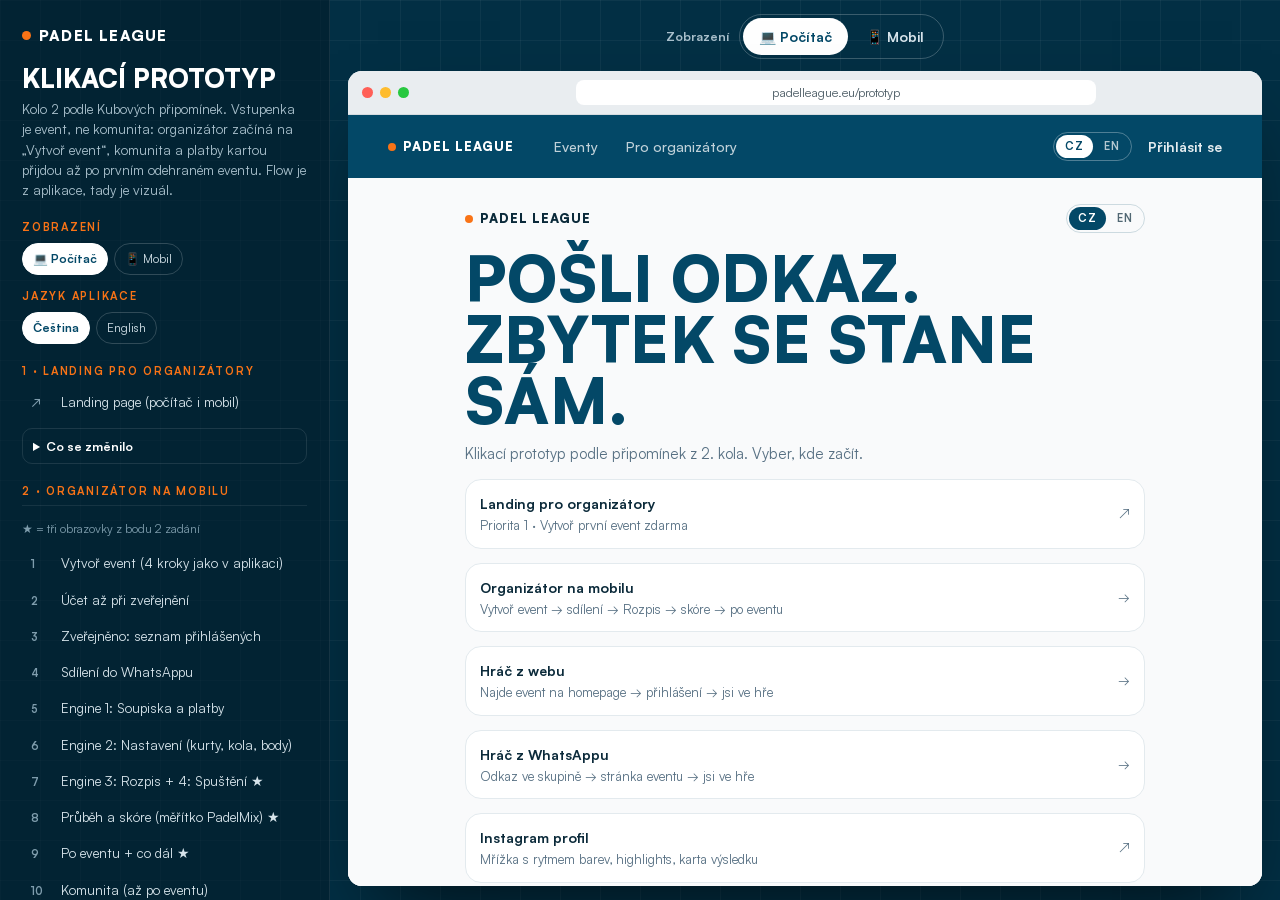
==== commit 9ef7f624: "Průběh a Po eventu podle měřítka PadelMix: skóre u týmu, další kolo, pořadí za ikonou, zajímavosti a" ====
--- a/index.html
+++ b/index.html
@@ -10,7 +10,7 @@
 <meta property="og:image" content="assets/img/court-orange-close.jpg">
 <meta name="theme-color" content="#034867">
 <link rel="preload" href="assets/fonts/satoshi-900.woff2" as="font" type="font/woff2" crossorigin>
-<link rel="stylesheet" href="assets/css/app.css?v=16">
+<link rel="stylesheet" href="assets/css/app.css?v=17">
 </head>
 <body>
 <div class="shell">
@@ -50,7 +50,7 @@
         <li><a href="#/o-manage" data-route="o-manage">Engine 1: Soupiska a platby</a></li>
         <li><a href="#/o-setup" data-route="o-setup">Engine 2: Nastavení (kurty, kola, body)</a></li>
         <li><a href="#/o-schedule" data-route="o-schedule">Engine 3: Rozpis + 4: Spuštění ★</a></li>
-        <li><a href="#/o-play" data-route="o-play">Průběh (live) a zadání skóre ★</a></li>
+        <li><a href="#/o-play" data-route="o-play">Průběh a skóre (měřítko PadelMix) ★</a></li>
         <li><a href="#/o-after" data-route="o-after">Po eventu + co dál ★</a></li>
         <li><a href="#/o-community" data-route="o-community">Komunita (až po eventu)</a></li>
         <li><a href="#/o-next" data-route="o-next">Další event · stejné nastavení</a></li>
@@ -63,6 +63,8 @@
         <li><b>Zveřejnit není nikdy šedé.</b> Platba na místě je výchozí, Stripe jde připojit kdykoli, i po zveřejnění.</li>
         <li><b>Po zveřejnění seznam přihlášených</b>, ne prázdný rozpis. Rozpis vzniká po uzávěrce.</li>
         <li><b>Rozpis, Průběh a Po eventu ve vizuálu PC verze:</b> navy hlavička kola, odznak kurtu, karta kurtu s oranžovým okrajem (čeká) / zeleným (zapsáno), tabulka Z/V/P/Body/+−, karta vítěze a stupně. Na telefonu větší písmo a celá karta kurtu jako tlačítko.</li>
+        <li><b>Průběh podle PadelMixu:</b> jedno kolo na obrazovce, velké skóre u každého týmu, klepnutím na číslo se zadají body (druhý tým dostane zbytek), kola jako záložky s ✓, velké „Další kolo“, „Kolo navíc“ a potvrzení „Dokončit event?“. Pořadí, body po kolech a živé výsledky s QR jsou za ikonami nahoře.</li>
+        <li><b>Po eventu jako PadelMix:</b> čísla (hráči, kola, zápasy, body), tabulka Body + V-R-P, zajímavosti (série, největší výhra, nejvíc bodů), body po kolech a sdílení výsledků.</li>
         <li><b>Po eventu „Co dál“:</b> komunita, platby kartou, žebříček. Odemyká se až po prvním odehraném eventu.</li>
         <li><b>Pryč:</b> přepínač „Nejdřív poslat odkaz hráčům“ (aplikace do WhatsAppu nic neposílá, jen předá text) a „Poslat kartu všem hráčům“.</li>
         <li><b>Na počítači</b> se organizátor ukazuje v telefonu, PC verze je hotová v aplikaci.</li>
@@ -122,7 +124,7 @@
   </main>
 </div>
 <button class="map-btn" data-panel aria-label="Mapa prototypu">Mapa</button>
-<script src="assets/js/i18n.js?v=16"></script>
-<script src="assets/js/app.js?v=16"></script>
+<script src="assets/js/i18n.js?v=17"></script>
+<script src="assets/js/app.js?v=17"></script>
 </body>
 </html>
--- a/assets/css/app.css
+++ b/assets/css/app.css
@@ -737,3 +737,62 @@
 .scores.pairs{display:grid;grid-template-columns:repeat(4,1fr);gap:7px}
 .scores.pairs button{border:1px solid #D5DEE3;border-radius:12px;padding:13px 0;font:900 17px/1 var(--f-display);background:#fff;font-variant-numeric:tabular-nums}
 .scores.pairs button.on{border:2px solid var(--orange);background:#FFF4EC}
+
+/* ===== Kolo 2c: Průběh a Po eventu podle měřítka PadelMix (čitelnost jednou rukou) ===== */
+.top-icons{display:flex;gap:6px}
+.mx-head{flex:none;display:flex;justify-content:space-between;align-items:flex-end;gap:10px;padding-bottom:10px;border-bottom:1px solid var(--line)}
+.mx-head b{display:block;font:900 20px/1.1 var(--f-display);color:var(--navy)}
+.mx-head small{font-size:13.5px;color:var(--muted)}
+.mx-head .meta{display:flex;flex-direction:column;align-items:flex-end;font-size:13px;color:var(--muted);font-weight:600}
+.rtabs2{flex:none;display:flex;gap:8px;overflow-x:auto;scrollbar-width:none;margin:0 -16px;padding:2px 16px}
+.rtabs2::-webkit-scrollbar{display:none}
+.rtabs2 button{flex:none;position:relative;width:76px;height:46px;border-radius:12px;background:#fff;border:1px solid var(--line);font:700 18px/1 var(--f-body);color:var(--ink)}
+.rtabs2 button.on{border:2px solid var(--navy);background:#EEF5F9}
+.rtabs2 button i{position:absolute;right:6px;bottom:4px;font-style:normal;font-size:11px;color:#16A34A;font-weight:900}
+.mx{flex:none;position:relative;background:#fff;border:1px solid #E3EAEE;border-radius:20px;padding:0 0 26px;margin-top:26px}
+.mx-sc{position:absolute;left:50%;top:-24px;transform:translateX(-50%);display:flex;gap:8px}
+.sb{width:68px;height:52px;border-radius:12px;background:#E7EDF1;color:#5B6E7B;font:900 32px/1 'SF Mono',ui-monospace,Menlo,monospace;letter-spacing:.02em;display:grid;place-items:center;box-shadow:0 4px 12px -6px rgba(3,72,103,.35)}
+.sb.empty{color:#9DB0BC}
+.sb.win{background:var(--navy);color:#fff}
+.mx-t{display:grid;grid-template-columns:1fr 1fr;padding:38px 16px 4px;font-size:18px;line-height:1.55;font-weight:600}
+.mx-t span{padding-right:12px}
+.mx-t .b{text-align:right;padding:0 0 0 12px;border-left:1px solid #EEF3F6}
+.mx-c{position:absolute;left:50%;bottom:-13px;transform:translateX(-50%);background:#fff;border:1px solid var(--line);border-radius:99px;padding:5px 12px;font-size:13px;font-weight:700;white-space:nowrap}
+.mx-rest{flex:none;display:flex;flex-direction:column;gap:2px;margin-top:6px;font-size:17px}
+.mx-rest b{font-size:13px;font-weight:700;letter-spacing:.1em;text-transform:uppercase;color:var(--muted)}
+.dock-row{display:flex;gap:10px;width:100%}
+.dock-row .cta{flex:1;min-width:0}
+.dock-row .cta.sec,.cta.sec{background:#EEF5F9;color:var(--navy);box-shadow:none;flex:.7}
+.st-tbl.mx .st-h,.st-tbl.mx .st-r{grid-template-columns:30px 1fr 54px 64px}
+.st-tbl.mx.full .st-h,.st-tbl.mx.full .st-r{grid-template-columns:30px 1fr 50px 58px 46px}
+.st-tbl.mx .st-r{padding:12px;font-size:15.5px}
+.st-tbl.mx .st-r b{text-align:center;font-size:17px}
+.st-tbl.mx .vrp{color:var(--ink)!important;font-variant-numeric:tabular-nums}
+.st-tbl.mx .st-r.m1 .pos,.st-tbl.mx .st-r.m2 .pos,.st-tbl.mx .st-r.m3 .pos{border-bottom:3px solid #E9B10C;border-radius:0;width:auto;height:auto;background:none}
+.st-tbl.mx .st-r.m2 .pos{border-color:#A3ADB8}.st-tbl.mx .st-r.m3 .pos{border-color:#D9824A}
+.scores.num{display:grid;grid-template-columns:repeat(5,1fr);gap:8px}
+.scores.num button{height:52px;border-radius:12px;border:1px solid #D5DEE3;background:#fff;font:900 22px/1 'SF Mono',ui-monospace,Menlo,monospace}
+.scores.num button.on{background:var(--navy);border-color:var(--navy);color:#fff}
+.bd-wrap{overflow-x:auto;margin:0 -4px}
+.bd{border-collapse:collapse;width:100%;font-size:13.5px;font-variant-numeric:tabular-nums}
+.bd th{background:var(--navy);color:#fff;font:700 10.5px/1 var(--f-body);letter-spacing:.06em;padding:9px 6px}
+.bd td{border-top:1px solid #EEF3F6;padding:7px 6px;text-align:center}
+.bd td.nm{text-align:left;font-weight:600;white-space:nowrap}
+.bd td.pts{font-weight:900}
+.bd td b{display:block;font-size:14px}
+.bd td i{font-style:normal;font-size:10.5px;font-weight:700}
+.bd td i.W{color:#16A34A}.bd td i.L{color:#B42318}.bd td i.T{color:var(--muted)}
+.bd td.rest{color:var(--muted)}
+.qr{display:grid;grid-template-columns:repeat(21,1fr);width:180px;height:180px;margin:0 auto;padding:10px;background:#fff;border:1px solid var(--line);border-radius:14px}
+.qr i{display:block}
+.qr i.on{background:var(--ink)}
+.stat4{flex:none;display:grid;grid-template-columns:1fr 1fr;gap:8px}
+.stat4 div{background:#fff;border:1px solid #E3EAEE;border-radius:14px;padding:10px 12px}
+.stat4 span{display:block;font-size:12px;color:var(--muted);font-weight:600}
+.stat4 b{font:900 24px/1.1 var(--f-display);color:var(--navy)}
+.hl-row{flex:none;display:flex;gap:8px;overflow-x:auto;scrollbar-width:none;margin:0 -16px;padding:0 16px}
+.hl-row::-webkit-scrollbar{display:none}
+.hl{flex:none;width:210px;background:#fff;border:1px solid #E3EAEE;border-radius:16px;padding:12px 14px;display:flex;flex-direction:column;gap:6px}
+.hl span{font-size:12.5px;color:var(--muted);font-weight:700}
+.hl b{font-size:15px;line-height:1.3}
+.rtabs2 button{display:grid;place-items:center;text-align:center}
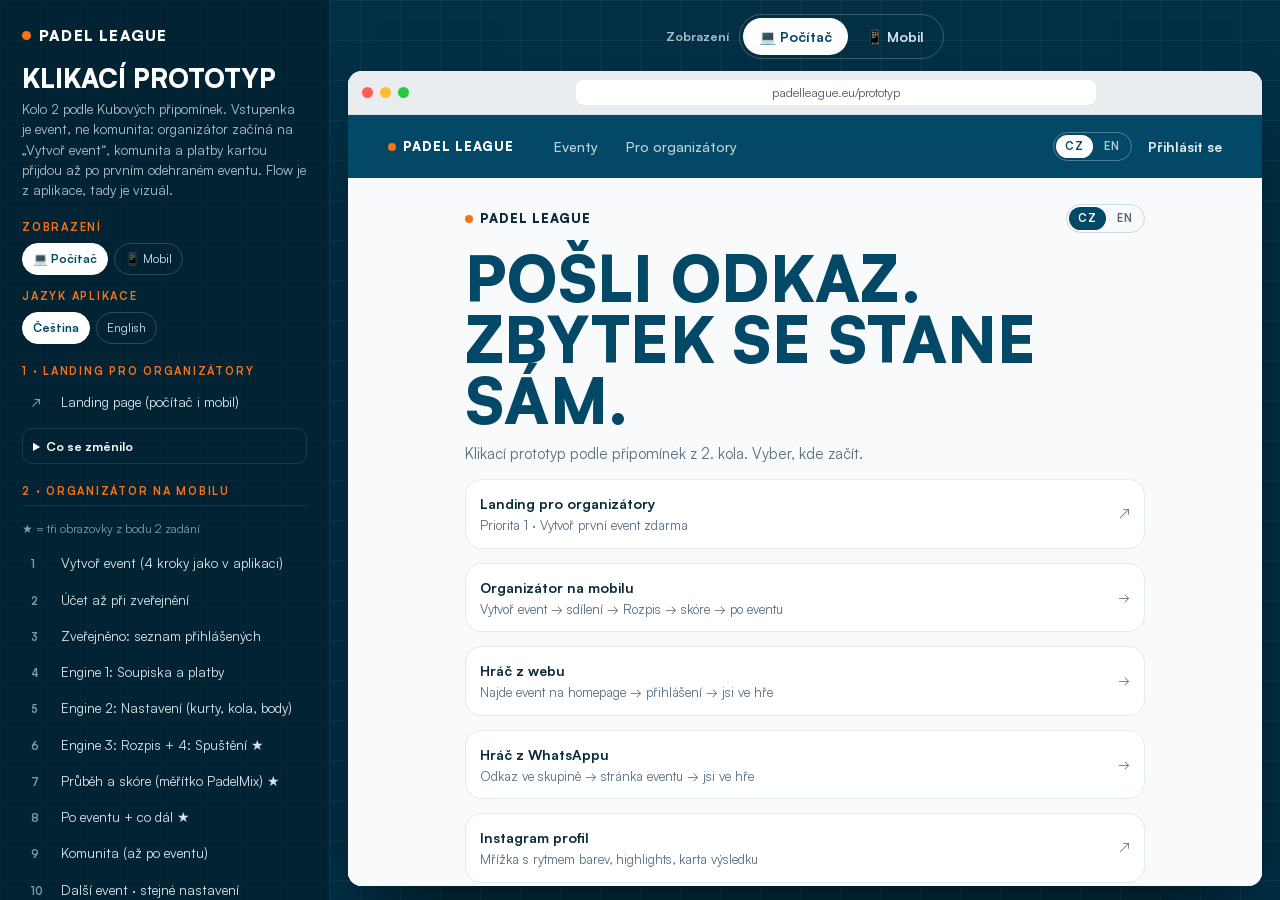
==== commit 760fbf11: "Nic se neposílá do WhatsAppu, kontrast na fotkách, texty v buňkách, ochranné zóny Meta, návrhy nad P" ====
--- a/index.html
+++ b/index.html
@@ -10,7 +10,7 @@
 <meta property="og:image" content="assets/img/court-orange-close.jpg">
 <meta name="theme-color" content="#034867">
 <link rel="preload" href="assets/fonts/satoshi-900.woff2" as="font" type="font/woff2" crossorigin>
-<link rel="stylesheet" href="assets/css/app.css?v=17">
+<link rel="stylesheet" href="assets/css/app.css?v=19">
 </head>
 <body>
 <div class="shell">
@@ -46,7 +46,6 @@
         <li><a href="#/o-new" data-route="o-new">Vytvoř event (4 kroky jako v aplikaci)</a></li>
         <li><a href="#/o-signup" data-route="o-signup">Účet až při zveřejnění</a></li>
         <li><a href="#/o-live" data-route="o-live">Zveřejněno: seznam přihlášených</a></li>
-        <li><a href="#/o-wa" data-route="o-wa">Sdílení do WhatsAppu</a></li>
         <li><a href="#/o-manage" data-route="o-manage">Engine 1: Soupiska a platby</a></li>
         <li><a href="#/o-setup" data-route="o-setup">Engine 2: Nastavení (kurty, kola, body)</a></li>
         <li><a href="#/o-schedule" data-route="o-schedule">Engine 3: Rozpis + 4: Spuštění ★</a></li>
@@ -58,7 +57,7 @@
         <li><a href="#/o-home" data-route="o-home">Domov organizátora</a></li>
       </ol>
       <details class="why"><summary>Co se změnilo</summary><ul>
-        <li><b>Vytvoř event je první obrazovka.</b> Kroky, pořadí i pole jsou z testovací verze (Typ a formát → Termín a místo → Hráči a platba → Prezentace), včetně variant Americana, uzávěrky, minima hráčů, délky, klubu, úrovní, viditelnosti a WhatsApp zprávy. Tady je převedené na telefon.</li>
+        <li><b>Vytvoř event je první obrazovka.</b> Kroky, pořadí i pole jsou z testovací verze (Typ a formát → Termín a místo → Hráči a platba → Prezentace), včetně variant Americana, uzávěrky, minima hráčů, délky, klubu, úrovní, viditelnosti a textu ke sdílení. Tady je převedené na telefon.</li>
         <li><b>Engine po zveřejnění</b> má stejné 4 kroky jako PC verze: Soupiska → Nastavení → Rozpis → Spuštění. Pak Průběh (live) a Dokončeno.</li>
         <li><b>Zveřejnit není nikdy šedé.</b> Platba na místě je výchozí, Stripe jde připojit kdykoli, i po zveřejnění.</li>
         <li><b>Po zveřejnění seznam přihlášených</b>, ne prázdný rozpis. Rozpis vzniká po uzávěrce.</li>
@@ -66,7 +65,7 @@
         <li><b>Průběh podle PadelMixu:</b> jedno kolo na obrazovce, velké skóre u každého týmu, klepnutím na číslo se zadají body (druhý tým dostane zbytek), kola jako záložky s ✓, velké „Další kolo“, „Kolo navíc“ a potvrzení „Dokončit event?“. Pořadí, body po kolech a živé výsledky s QR jsou za ikonami nahoře.</li>
         <li><b>Po eventu jako PadelMix:</b> čísla (hráči, kola, zápasy, body), tabulka Body + V-R-P, zajímavosti (série, největší výhra, nejvíc bodů), body po kolech a sdílení výsledků.</li>
         <li><b>Po eventu „Co dál“:</b> komunita, platby kartou, žebříček. Odemyká se až po prvním odehraném eventu.</li>
-        <li><b>Pryč:</b> přepínač „Nejdřív poslat odkaz hráčům“ (aplikace do WhatsAppu nic neposílá, jen předá text) a „Poslat kartu všem hráčům“.</li>
+        <li><b>Aplikace nic neposílá do WhatsAppu.</b> Pryč je přepínač „Nejdřív poslat odkaz hráčům“, obrazovka „Sdílení do WhatsAppu“ i „Poslat kartu všem hráčům“. Tlačítko „Sdílet odkaz“ jen otevře sdílení s předvyplněným textem, odešle ho organizátor. Připomínka hráčům chodí e-mailem.</li>
         <li><b>Na počítači</b> se organizátor ukazuje v telefonu, PC verze je hotová v aplikaci.</li>
       </ul></details>
     </nav>
@@ -78,7 +77,7 @@
         <li><a href="#/p-chat" data-route="p-chat">… nebo odkaz ve WhatsApp skupině</a></li>
         <li><a href="#/p-event" data-route="p-event">Stránka eventu</a></li>
         <li><a href="#/p-in" data-route="p-in">Jsi ve hře + pozvat kamaráda</a></li>
-        <li><a href="#/p-reminder" data-route="p-reminder">Připomínka den předem</a></li>
+        <li><a href="#/p-reminder" data-route="p-reminder">Připomínka den předem (e-mail)</a></li>
       </ol>
       <details class="why"><summary>Co se změnilo</summary><ul>
         <li><b>Stránka eventu zůstává</b> (velká fotka, karta s údaji, kdo už jde, přihlášení bez účtu, jedno oranžové tlačítko).</li>
@@ -98,7 +97,7 @@
 
     <nav class="flowgrp" aria-label="Vizuální vrstva">
       <h2>5 · Vizuální vrstva nad enginem</h2>
-      <ol><li><a class="ext" href="vizualni-vrstva.html">Stavy, karty, tabulky, pavouk (návrh)</a></li></ol>
+      <ol><li><a class="ext" href="pc-navrhy.html">Návrhy přímo nad PC verzí (8 obrazovek)</a></li><li><a class="ext" href="vizualni-vrstva.html">Stavy, karty, tabulky, pavouk (komponenty)</a></li></ol>
     </nav>
 
     <div class="ctrls">
@@ -124,7 +123,7 @@
   </main>
 </div>
 <button class="map-btn" data-panel aria-label="Mapa prototypu">Mapa</button>
-<script src="assets/js/i18n.js?v=17"></script>
-<script src="assets/js/app.js?v=17"></script>
+<script src="assets/js/i18n.js?v=19"></script>
+<script src="assets/js/app.js?v=19"></script>
 </body>
 </html>
--- a/assets/css/app.css
+++ b/assets/css/app.css
@@ -796,3 +796,52 @@
 .hl span{font-size:12.5px;color:var(--muted);font-weight:700}
 .hl b{font-size:15px;line-height:1.3}
 .rtabs2 button{display:grid;place-items:center;text-align:center}
+
+/* ===== Kolo 2d: e-mailová připomínka ===== */
+.mail-h{flex:none;display:flex;align-items:center;gap:10px}
+.mail-h .av{width:40px;height:40px;font-size:13px}
+.mail-h b{display:block;font-size:15px}
+.mail-h small{font-size:12.5px;color:var(--muted)}
+.dk-mail{display:flex;background:#F4F6F8}
+.dk-mail-list{flex:none;width:300px;background:#fff;border-right:1px solid var(--line);padding:18px 12px;display:flex;flex-direction:column;gap:6px}
+.dk-mail-list>b{font-size:18px;padding:0 8px 8px}
+.dk-mail-list div{padding:10px;border-radius:10px;font-size:13.5px}
+.dk-mail-list div.on{background:#EEF5F9}
+.dk-mail-list small{display:block;color:var(--muted);white-space:nowrap;overflow:hidden;text-overflow:ellipsis}
+
+/* ===== Kolo 2d: kontrast bílého textu na fotkách ===== */
+.photo::before,.somecard::before,.card-ev::before{content:"";position:absolute;inset:0;z-index:1;pointer-events:none;background:linear-gradient(180deg,rgba(4,20,30,.62) 0%,rgba(4,20,30,.22) 34%,rgba(4,20,30,.12) 52%,rgba(4,20,30,.66) 100%)}
+.photo .over-title{text-shadow:0 2px 14px rgba(0,0,0,.6),0 1px 2px rgba(0,0,0,.45)}
+.glass{background:rgba(6,30,44,.74)}
+.pill.glassy{background:rgba(6,30,44,.66);color:#fff;border:1px solid rgba(255,255,255,.22)}
+.hc-img::after{background:linear-gradient(180deg,rgba(4,20,30,.45),rgba(4,20,30,.1) 45%,rgba(4,20,30,.35))}
+.some-foot,.won{z-index:3}
+.win-card::after{background:linear-gradient(180deg,rgba(4,20,30,.55),rgba(4,20,30,.88))}
+.win-card .in{text-shadow:0 1px 8px rgba(0,0,0,.45)}
+
+/* ===== Kolo 2d: vše se vejde do buněk ===== */
+.pl-row{display:grid;grid-template-columns:32px minmax(0,1fr);column-gap:10px;row-gap:6px;align-items:center}
+.pl-row .pl-act{grid-column:2;display:flex;gap:6px;flex-wrap:wrap}
+.pl-row .pill{white-space:nowrap}
+.af-money .money{font-size:44px;white-space:nowrap}
+.st-tbl.mx.full .st-h,.st-tbl.mx.full .st-r{grid-template-columns:24px minmax(0,1fr) 42px 52px 44px;gap:3px}
+.st-h span,.st-r span,.st-r b{min-width:0}
+.st-tbl.mx .st-h span:not(:nth-child(2)){text-align:center}
+.pc-s,.sb,.hc-price,.money,.stat4 b,.seg3 b,.stepper b,.est b,.st-r b,.vrp,.df{white-space:nowrap}
+.mini-ev b{overflow-wrap:break-word}
+.win-card::before{content:"";position:absolute;inset:0;z-index:1;pointer-events:none;background:linear-gradient(180deg,rgba(4,20,30,.6) 0%,rgba(4,20,30,.72) 45%,rgba(4,20,30,.88) 100%)}
+.win-card .in{z-index:2}
+.win-card small{background:rgba(255,255,255,.16)}
+
+/* ===== Karta výsledku = story 9:16 s ochrannou zónou Meta ===== */
+.somecard{aspect-ratio:9/16;min-height:0;flex:none;width:100%}
+.sc-safe{position:absolute;left:6%;right:6%;top:14%;bottom:35%;z-index:2;display:flex;flex-direction:column;justify-content:space-between;gap:8px}
+.somecard .glass.sc-glass{position:static;grid-template-columns:1fr 1fr;gap:8px 10px;padding:12px 14px}
+.sc-glass .kv .v{font-size:13px}
+.sc-glass .kv .l{font-size:8.5px}
+.sc-glass .kv.big .v{font-size:26px;line-height:1}
+.sc-foot{display:flex;justify-content:space-between;align-items:flex-end;gap:8px}
+.sc-foot .some-foot{position:static;font-size:10px;text-shadow:0 1px 6px rgba(0,0,0,.6)}
+.sc-foot .won{position:static;width:62px;height:62px;flex:none;font-size:15px}
+.r-o-card .somecard{width:min(380px,100%)}
+.somecard::before{background:linear-gradient(180deg,rgba(4,20,30,.55) 0%,rgba(4,20,30,.35) 30%,rgba(4,20,30,.55) 60%,rgba(4,20,30,.72) 100%)}
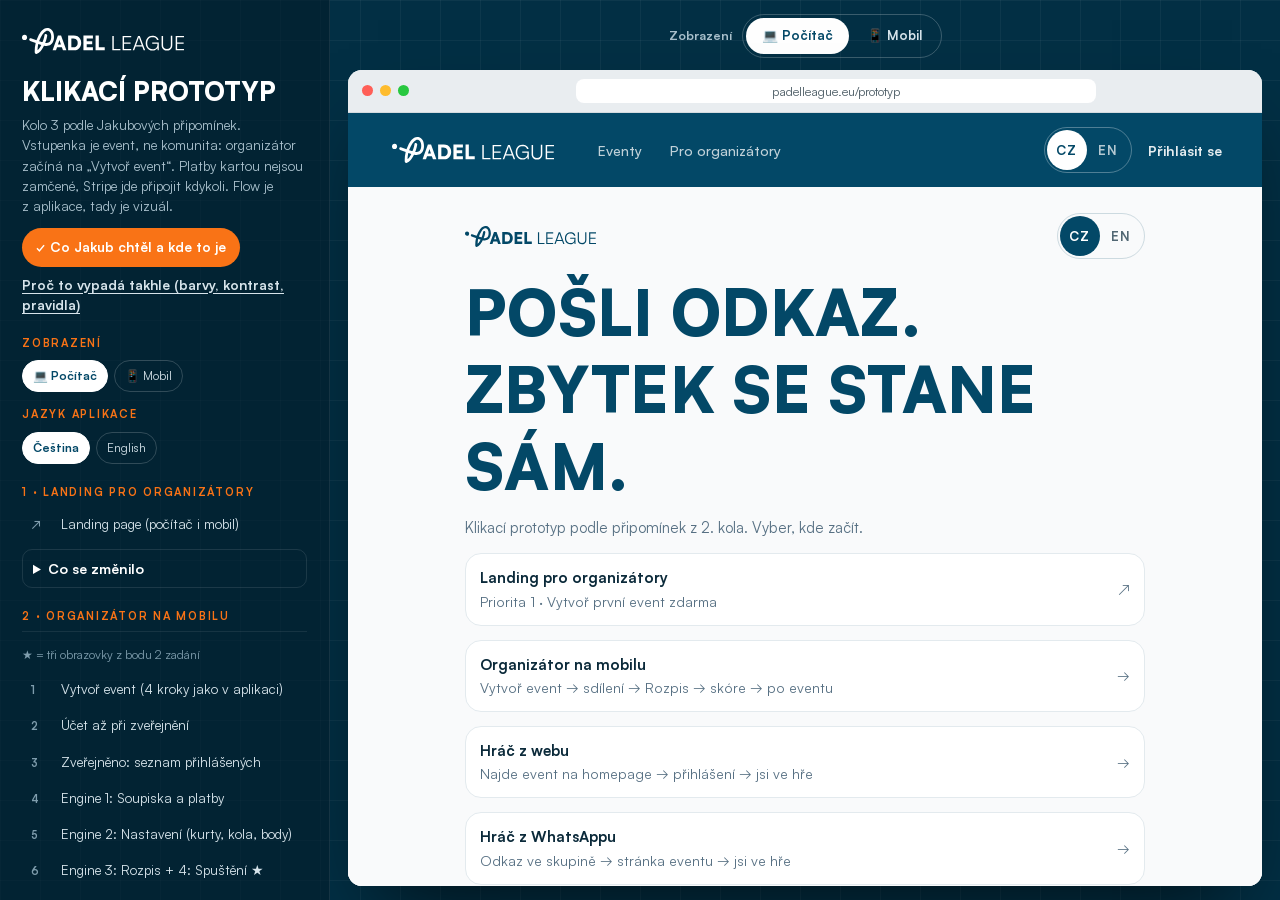
==== commit 55115bef: "Kolo 3: landing mobile first, typografie, přístupnost a přehled zadání - Landing: nadpis ve 2 řádcíc" ====
--- a/index.html
+++ b/index.html
@@ -10,15 +10,17 @@
 <meta property="og:image" content="assets/img/court-orange-close.jpg">
 <meta name="theme-color" content="#034867">
 <link rel="preload" href="assets/fonts/satoshi-900.woff2" as="font" type="font/woff2" crossorigin>
-<link rel="stylesheet" href="assets/css/app.css?v=19">
+<link rel="stylesheet" href="assets/css/app.css?v=42">
 </head>
 <body>
 <div class="shell">
   <aside class="panel" aria-label="Mapa prototypu">
-    <div class="brand"><i></i>Padel League</div>
+    <div class="brand"><span class="pl-logo" role="img" aria-label="PadelLeague"><svg viewBox="0 0 712.4 114.1" xmlns="http://www.w3.org/2000/svg" fill="currentColor" aria-hidden="true"><path d="M149.1,97.9h-14.9l23.3-65.4h14l23.3,65.4h-15.2l-4.6-13.8h-21.1l-4.7,13.8ZM162.6,58.1l-4.7,14h12.9l-4.7-14c-.4-1.1-.7-2.3-1.1-3.4-.4-1.2-.6-2.2-.7-2.9-.1.8-.3,1.7-.7,2.9-.3,1.1-.7,2.3-1.1,3.5Z"/><path d="M228,97.9h-25.6V32.5h24.8c6.4,0,12.1,1.4,16.9,4.2,4.9,2.8,8.7,6.6,11.5,11.6,2.8,5,4.2,10.7,4.2,17.2s-1.3,12-4,16.9c-2.7,4.9-6.4,8.7-11.1,11.5-4.7,2.8-10.2,4.2-16.5,4.2ZM216.6,39v52.5l-6.8-6.9h16.7c3.8,0,7-.8,9.7-2.3,2.7-1.5,4.7-3.7,6.1-6.6,1.4-2.9,2.1-6.3,2.1-10.3s-.8-7.6-2.3-10.6-3.7-5.2-6.5-6.7c-2.8-1.6-6.2-2.3-10.1-2.3h-15.8l6.8-6.7Z"/><path d="M311.2,97.9h-41.6V32.5h41.6v13.3h-31.2l4-3.7v16.5h24.1v12.6h-24.1v17.2l-4-3.7h31.2v13.3Z"/><path d="M337.2,32.5v65.4h-14.3V32.5h14.3ZM325.5,97.9v-13.3h37.6v13.3h-37.6Z"/><path d="M402.8,34.6v63.3h-6.4v-63.3h6.4ZM397.5,97.9v-5.8h34.4v5.8h-34.4Z"/><path d="M479.4,97.9h-37.9v-63.3h37.8v5.8h-35.5l4-3.4v26.3h28.6v5.7h-28.6v26.5l-4-3.4h35.5v5.8Z"/><path d="M492.3,97.9h-6.5l23.3-63.3h7.9l23.5,63.3h-6.6l-6.2-16.8h-29.2l-6.2,16.8ZM512.2,43.6l-11.8,32h25.2l-11.8-32c-.1-.5-.3-.9-.4-1.4-.2-.5-.3-.9-.4-1.1,0,.3-.2.7-.3,1.2-.1.5-.3,1-.5,1.4Z"/><path d="M573.3,39.6c-4.8,0-9.1,1.1-12.6,3.4-3.6,2.2-6.4,5.4-8.3,9.4-1.9,4-2.9,8.8-2.9,14.2s1,10.2,3,14.1c2,4,4.8,7,8.4,9.1,3.6,2.1,7.8,3.2,12.5,3.2s5.3-.4,7.8-1.1c2.5-.7,4.7-1.8,6.7-3.4,2-1.6,3.6-3.7,4.7-6.3,1.2-2.6,1.8-5.8,1.8-9.6v-6.3l3.1,3.1h-26v-5.7h28.9v34.3h-5l-.8-13.1.9,1.5c-.9,2.3-2.5,4.4-4.6,6.3-2.1,1.9-4.6,3.4-7.6,4.6s-6.4,1.7-10.1,1.7c-6,0-11.2-1.3-15.8-4-4.6-2.7-8.1-6.5-10.7-11.4s-3.8-10.6-3.8-17.1,1.3-12.2,3.8-17.2,6.1-8.8,10.7-11.6c4.6-2.8,9.9-4.2,15.9-4.2s8.5.8,12.2,2.4,6.7,3.8,9.1,6.7c2.4,2.9,4,6.2,4.9,10h-6.9c-1.3-4.4-3.7-7.6-7.2-9.8-3.5-2.2-7.5-3.3-12.2-3.3Z"/><path d="M612.7,75.9v-41.3h6.4v41c0,5.5,1.5,9.8,4.4,12.7,2.9,2.9,7.2,4.4,12.7,4.4s9.5-1.5,12.5-4.5c2.9-3,4.4-7.2,4.4-12.7v-41h6.4v41.3c0,4.8-.9,8.9-2.8,12.3-1.9,3.4-4.5,6.1-8,8-3.5,1.9-7.6,2.8-12.5,2.8s-9.1-.9-12.6-2.7c-3.5-1.8-6.2-4.5-8.1-8-1.9-3.5-2.8-7.6-2.8-12.4Z"/><path d="M712.4,97.9h-37.9v-63.3h37.8v5.8h-35.5l4-3.4v26.3h28.6v5.7h-28.6v26.5l-4-3.4h35.5v5.8Z"/><path d="M98.8,31.2c-2.2,14.2-6.5,28.1-13,40.9-5.5,10.7-13.1,25.7-25.2,29.7,2.6,2,5.2,4,7.8,6-.9-17.9,1.7-35.6,7.8-52.4,3.1-8.5,7.2-16.7,12-24.4,4.1-6.6,9.2-13.8,16.5-17.2,7.3-3.4,14.8-.2,19,6.4,4.5,6.9,5.1,16,4.2,24-.7,6.9-3.1,14.6-9,18.8-6.8,4.8-15.9,3.3-23.4,1.3-19.1-5.2-37.8-12.8-56.4-19.3-7.5-2.6-10.8,9.3-3.3,11.9,10.2,3.6,20.5,7.1,30.7,10.7,10,3.5,20.1,7.7,30.5,9.8,10.3,2,21.2,1.7,29.8-4.9,7.3-5.6,11.3-14.2,12.8-23.1,3.1-18.4-2.1-44.6-23.8-48.9-21.7-4.2-36.4,18.9-44.6,35.3-11.2,22.2-16.5,47.1-15.2,72,.2,3.8,3.8,7.3,7.8,6,14.8-4.9,23.9-19.3,31-32.4,7.9-14.6,13.3-30.5,15.9-46.9,1.2-7.8-10.7-11.2-11.9-3.3h0Z"/><path d="M11.2,53.2c15,0,15-23.3,0-23.3s-15,23.3,0,23.3h0Z"/></svg></span></div>
     <div>
       <h1>Klikací prototyp</h1>
-      <p style="margin-top:8px">Kolo 2 podle Kubových připomínek. Vstupenka je event, ne komunita: organizátor začíná na „Vytvoř event“, komunita a platby kartou přijdou až po prvním odehraném eventu. Flow je z aplikace, tady je vizuál.</p>
+      <p style="margin-top:8px">Kolo 3 podle Jakubových připomínek. Vstupenka je event, ne komunita: organizátor začíná na „Vytvoř event“. Platby kartou nejsou zamčené, Stripe jde připojit kdykoli. Flow je z aplikace, tady je vizuál.</p>
+      <p style="margin-top:12px"><a class="ext" href="zadani.html" style="display:inline-flex;gap:6px;align-items:center;background:#F97316;color:#fff;font-weight:700;padding:9px 14px;border-radius:99px;text-decoration:none">✓ Co Jakub chtěl a kde to je</a></p>
+      <p style="margin-top:8px"><a class="ext" href="pristupnost.html" style="color:#D7E4EB;font-weight:600;text-decoration:underline;text-underline-offset:3px">Proč to vypadá takhle (barvy, kontrast, pravidla)</a></p>
     </div>
 
     <div class="ctrls">
@@ -36,6 +38,8 @@
         <li><b>Headline a srovnání WhatsApp vs. PadelLeague</b> zůstávají.</li>
         <li><b>Platba na místě je výchozí</b>, platby kartou jsou v sekci „Co přijde potom“ spolu s komunitou a žebříčkem.</li>
         <li><b>Bílé pozadí a fotky</b>, navy jen hlavička, oranžová jen tlačítka.</li>
+        <li><b>Kolo 3, typografie:</b> velkými písmeny jsou jen hlavní nadpisy, nadpis v hero má 2 řádky (diakritika se nesráží), vše ostatní je normálním písmem.</li>
+        <li><b>Kolo 3:</b> skutečné logo jako na Instagramu, místo řad 3 karet tři kroky s náhledy aplikace (průvodce, WhatsApp, Průběh a Po eventu), vlastní styl odkazů a FAQ, ceny s výpočtem 220 → 23 → 197 Kč a text „Kolik to stojí?“ od Jakuba.</li>
       </ul></details>
     </nav>
 
@@ -64,8 +68,11 @@
         <li><b>Rozpis, Průběh a Po eventu ve vizuálu PC verze:</b> navy hlavička kola, odznak kurtu, karta kurtu s oranžovým okrajem (čeká) / zeleným (zapsáno), tabulka Z/V/P/Body/+−, karta vítěze a stupně. Na telefonu větší písmo a celá karta kurtu jako tlačítko.</li>
         <li><b>Průběh podle PadelMixu:</b> jedno kolo na obrazovce, velké skóre u každého týmu, klepnutím na číslo se zadají body (druhý tým dostane zbytek), kola jako záložky s ✓, velké „Další kolo“, „Kolo navíc“ a potvrzení „Dokončit event?“. Pořadí, body po kolech a živé výsledky s QR jsou za ikonami nahoře.</li>
         <li><b>Po eventu jako PadelMix:</b> čísla (hráči, kola, zápasy, body), tabulka Body + V-R-P, zajímavosti (série, největší výhra, nejvíc bodů), body po kolech a sdílení výsledků.</li>
-        <li><b>Po eventu „Co dál“:</b> komunita, platby kartou, žebříček. Odemyká se až po prvním odehraném eventu.</li>
-        <li><b>Aplikace nic neposílá do WhatsAppu.</b> Pryč je přepínač „Nejdřív poslat odkaz hráčům“, obrazovka „Sdílení do WhatsAppu“ i „Poslat kartu všem hráčům“. Tlačítko „Sdílet odkaz“ jen otevře sdílení s předvyplněným textem, odešle ho organizátor. Připomínka hráčům chodí e-mailem.</li>
+        <li><b>Po eventu „Co dál“:</b> komunita a žebříček. Platby kartou nejsou zamčené, Stripe jde připojit kdykoli.</li>
+        <li><b>Kolo 3, Vytvoř event:</b> vybraná volba je celá navy s bílým textem, písmo min. 16 px, ikony místo emoji, krátké popisy, víc vzduchu. Krok 2 nahoře jen datum, čas, počet hráčů a místo; minimum, kurty a délka jsou předvyplněné pod „Další nastavení“. Výchozí je platba „Na místě“.</li>
+        <li><b>Kolo 3, poplatky:</b> u platby kartou průvodce živě ukazuje „Hráč zaplatí 220 Kč · poplatky 23 Kč · ty dostaneš 197 Kč“ (6 % PadelLeague + Stripe 1,5 % + 6,50 Kč). Na místě bez poplatků. Po eventu jsou řádky Kartou, Poplatky, Přijde ti na účet a Na místě.</li>
+        <li><b>Kolo 3, typy a stavy česky:</b> Soutěžní / Společenský / Tréninkový. Hotový event je „Odehráno“ u soutěžních a „Proběhlo“ u společenských a tréninkových. Pavouk a vítěz zůstávají tmavé (oslava).</li>
+        <li><b>Aplikace nic neposílá do WhatsAppu sama.</b> Hlavní tlačítko „Sdílet do WhatsAppu“ je zelené (hlavní kanál sdílení) a jen otevře WhatsApp s textem a odkazem, odešle organizátor. Pryč je přepínač „Nejdřív poslat odkaz hráčům“, obrazovka „Sdílení do WhatsAppu“ i „Poslat kartu všem hráčům“. Pod ním je „Jiná aplikace nebo kopírovat odkaz“. Připomínka hráčům chodí e-mailem.</li>
         <li><b>Na počítači</b> se organizátor ukazuje v telefonu, PC verze je hotová v aplikaci.</li>
       </ul></details>
     </nav>
@@ -84,6 +91,8 @@
         <li><b>Platba podle organizátora:</b> bez Stripe tlačítko „Přihlásit se · 200 Kč na místě“, se Stripe Apple Pay. Přepínač „Stripe organizátora“ níže.</li>
         <li><b>„Jsi ve hře“ je světlá</b> s fotkou eventu místo tmavé celoplošné obrazovky.</li>
         <li><b>„Event“, ne „turnaj“</b> na homepage i všude jinde.</li>
+        <li><b>Kolo 3, náhled odkazu ve WhatsAppu:</b> fotka s logem, název, termín a místo a štítek „Jde 9/16 · zbývá 7 míst“, pod tím titulek, popis a padelleague.eu.</li>
+        <li><b>Kolo 3, stránka eventu ve finálním vzhledu:</b> název nad fotkou se už nepřekrývá s kartou, karta má termín přes celý řádek, pak vstupné, formát, místo a úroveň.</li>
       </ul></details>
     </nav>
 
@@ -123,7 +132,10 @@
   </main>
 </div>
 <button class="map-btn" data-panel aria-label="Mapa prototypu">Mapa</button>
-<script src="assets/js/i18n.js?v=19"></script>
-<script src="assets/js/app.js?v=19"></script>
+<script src="instagram/logos.js?v=10"></script>
+<script src="assets/js/i18n.js?v=27"></script>
+<script src="assets/js/app.js?v=33"></script>
+<script src="assets/js/typo.js?v=3"></script>
+<script src="assets/js/preview.js?v=4" data-pv-wide="off"></script>
 </body>
 </html>
--- a/assets/css/app.css
+++ b/assets/css/app.css
@@ -31,11 +31,11 @@
   background-image:linear-gradient(rgba(255,255,255,.045) 1px,transparent 1px),linear-gradient(90deg,rgba(255,255,255,.045) 1px,transparent 1px);
   background-size:40px 40px}
 .panel{color:#E6EFF3;padding:28px 22px;overflow-y:auto;display:flex;flex-direction:column;gap:22px;border-right:1px solid rgba(255,255,255,.08);background:rgba(2,28,40,.6)}
-.brand{display:flex;align-items:center;gap:8px;font:900 15px/1 var(--f-display);letter-spacing:.08em;text-transform:uppercase;color:#fff}
+.brand{display:flex;align-items:center;gap:8px;font:900 15px/1.2 var(--f-display);letter-spacing:.08em;text-transform:uppercase;color:#fff}
 .brand i{width:9px;height:9px;border-radius:50%;background:var(--orange)}
-.panel h1{margin:0;font:900 26px/1 var(--f-display);text-transform:uppercase;color:#fff}
+.panel h1{margin:0;font:900 26px/1.2 var(--f-display);text-transform:uppercase;color:#fff}
 .panel p{margin:0;color:#A9C0CC;font-size:13.5px}
-.flowgrp h2{margin:0 0 8px;font:700 11px/1 var(--f-body);letter-spacing:.16em;text-transform:uppercase;color:var(--orange)}
+.flowgrp h2{margin:0 0 8px;font:700 11px/1.2 var(--f-body);letter-spacing:.16em;text-transform:uppercase;color:var(--orange)}
 .flowgrp ol{list-style:none;margin:0;padding:0;display:flex;flex-direction:column;gap:2px;counter-reset:s}
 .flowgrp li{counter-increment:s}
 .flowgrp a{display:grid;grid-template-columns:22px 1fr;gap:8px;align-items:baseline;padding:7px 9px;border-radius:9px;color:#D7E4EB;text-decoration:none;font-size:13.5px}
@@ -45,7 +45,7 @@
 .flowgrp a.on::before{color:var(--orange)}
 .flowgrp .ext::before{content:"↗"}
 .ctrls{display:flex;flex-direction:column;gap:10px}
-.ctrls h2{margin:0;font:700 11px/1 var(--f-body);letter-spacing:.16em;text-transform:uppercase;color:var(--orange)}
+.ctrls h2{margin:0;font:700 11px/1.2 var(--f-body);letter-spacing:.16em;text-transform:uppercase;color:var(--orange)}
 .seg-ctl{display:flex;flex-wrap:wrap;gap:6px}
 .seg-ctl button{font-size:12px;padding:6px 10px;border-radius:99px;border:1px solid rgba(255,255,255,.18);color:#D7E4EB}
 .seg-ctl button.on{background:#fff;color:var(--navy);border-color:#fff;font-weight:700}
@@ -64,7 +64,7 @@
   .hint{display:none}
   .panel{position:fixed;inset:0 auto 0 0;width:min(330px,88vw);z-index:50;transform:translateX(-102%);transition:transform .25s ease;background:#022F44}
   .panel.open{transform:none;box-shadow:20px 0 60px rgba(0,0,0,.5)}
-  .map-btn{display:block;position:fixed;left:0;top:50%;transform:translateY(-50%);z-index:40;background:var(--orange);color:#fff;font:900 10px/1 var(--f-display);letter-spacing:.14em;text-transform:uppercase;writing-mode:vertical-rl;padding:12px 6px;border-radius:0 10px 10px 0}
+  .map-btn{display:block;position:fixed;left:0;top:50%;transform:translateY(-50%);z-index:40;background:var(--orange);color:#fff;font:900 10px/1.2 var(--f-display);letter-spacing:.14em;text-transform:uppercase;writing-mode:vertical-rl;padding:12px 6px;border-radius:0 10px 10px 0}
 }
 
 /* ---------- app screen ---------- */
@@ -74,8 +74,8 @@
 .screen.dark{background:var(--navy);color:#fff;background-image:linear-gradient(rgba(255,255,255,.06) 1px,transparent 1px),linear-gradient(90deg,rgba(255,255,255,.06) 1px,transparent 1px);background-size:30px 30px}
 .status{display:flex;justify-content:space-between;padding:14px 26px 4px;font:700 12px/1 var(--f-body);flex:none}
 .top{display:flex;justify-content:space-between;align-items:center;gap:10px;padding:8px 18px 12px;flex:none}
-.top .ttl{font:900 13px/1.1 var(--f-display);letter-spacing:.06em;text-transform:uppercase;text-align:center;flex:1}
-.logo{display:flex;gap:7px;align-items:center;font:900 13px/1 var(--f-display);letter-spacing:.08em;text-transform:uppercase}
+.top .ttl{font:900 13px/1.2 var(--f-display);letter-spacing:.06em;text-transform:uppercase;text-align:center;flex:1}
+.logo{display:flex;gap:7px;align-items:center;font:900 13px/1.2 var(--f-display);letter-spacing:.08em;text-transform:uppercase}
 .logo i{width:8px;height:8px;border-radius:50%;background:var(--orange)}
 .ib{width:34px;height:34px;border-radius:50%;display:grid;place-items:center;background:rgba(3,72,103,.08);font-size:15px;flex:none}
 .dark .ib{background:rgba(255,255,255,.12)}
@@ -83,7 +83,7 @@
 .scroll{flex:1;overflow-y:auto;padding:0 16px 16px;display:flex;flex-direction:column;gap:14px;scrollbar-width:none}
 .scroll::-webkit-scrollbar{display:none}
 .dock{flex:none;padding:10px 16px calc(18px + env(safe-area-inset-bottom,0px));display:flex;flex-direction:column;gap:8px}
-.cta{display:block;width:100%;border-radius:18px;background:var(--orange);color:#fff;text-align:center;padding:17px 12px;font:900 15px/1 var(--f-display);text-transform:uppercase;letter-spacing:.05em;box-shadow:0 12px 26px -12px rgba(249,115,22,.85);transition:transform .12s}
+.cta{display:block;width:100%;border-radius:18px;background:var(--orange);color:#fff;text-align:center;padding:17px 12px;font:900 15px/1.2 var(--f-display);text-transform:uppercase;letter-spacing:.05em;box-shadow:0 12px 26px -12px rgba(249,115,22,.85);transition:transform .12s}
 .cta:active{transform:scale(.98)}
 .cta small{display:block;font:500 12px/1.3 var(--f-body);text-transform:none;letter-spacing:0;opacity:.88;margin-top:5px}
 .cta.navy{background:var(--navy);box-shadow:none}
@@ -91,10 +91,10 @@
 .cta[disabled]{background:#C9D5DC;box-shadow:none;cursor:not-allowed}
 .link{display:block;text-align:center;font-size:13.5px;font-weight:500;color:var(--muted);text-decoration:underline;text-underline-offset:3px;padding:2px}
 .dark .link{color:#C7DAE4}
-.lbl{font:700 10px/1 var(--f-body);letter-spacing:.15em;text-transform:uppercase;color:var(--muted)}
+.lbl{font:700 10px/1.2 var(--f-body);letter-spacing:.15em;text-transform:uppercase;color:var(--muted)}
 .dark .lbl{color:#BFD3DE}
-.h-caps{margin:0;font:900 34px/.95 var(--f-display);text-transform:uppercase;letter-spacing:.005em;text-wrap:balance}
-.h-mid{margin:0;font:900 20px/1.05 var(--f-display);text-transform:uppercase;text-wrap:balance}
+.h-caps{margin:0;font:900 34px/1.2 var(--f-display);text-transform:uppercase;letter-spacing:.005em;text-wrap:balance}
+.h-mid{margin:0;font:900 20px/1.2 var(--f-display);text-transform:uppercase;text-wrap:balance}
 .p{margin:0;font-size:15px;line-height:1.45}
 .muted{color:var(--muted)}
 .dark .muted{color:#C7DAE4}
@@ -103,12 +103,12 @@
 .photo{position:relative;border-radius:26px;overflow:hidden;min-height:300px;background:#0b2a3a;flex:none}
 .photo img{position:absolute;inset:0;width:100%;height:100%;object-fit:cover}
 .grain::after{content:"";position:absolute;inset:0;background-image:var(--grain);mix-blend-mode:overlay;opacity:.45;pointer-events:none}
-.photo .over-title{position:absolute;top:52px;left:16px;right:16px;text-align:center;color:#fff;font:900 26px/1 var(--f-display);text-transform:uppercase;z-index:2;text-shadow:0 2px 18px rgba(0,0,0,.35)}
+.photo .over-title{position:absolute;top:52px;left:16px;right:16px;text-align:center;color:#fff;font:900 26px/1.2 var(--f-display);text-transform:uppercase;z-index:2;text-shadow:0 2px 18px rgba(0,0,0,.35)}
 .photo .badge{position:absolute;top:16px;left:0;right:0;text-align:center;z-index:3}
 .glass{background:rgba(6,40,58,.55);-webkit-backdrop-filter:blur(12px);backdrop-filter:blur(12px);border:1px solid rgba(255,255,255,.15);border-radius:20px;padding:14px 16px;color:#fff;display:grid;grid-template-columns:1fr 1fr;gap:11px 12px;z-index:2}
 .photo .glass{position:absolute;left:12px;right:12px;bottom:12px}
-.kv .l{font:700 9px/1 var(--f-body);letter-spacing:.15em;text-transform:uppercase;opacity:.78}
-.kv .v{font:900 14px/1.15 var(--f-display);text-transform:uppercase;margin-top:4px}
+.kv .l{font:700 9px/1.2 var(--f-body);letter-spacing:.15em;text-transform:uppercase;opacity:.78}
+.kv .v{font:900 14px/1.2 var(--f-display);text-transform:uppercase;margin-top:4px}
 .kv.full{grid-column:1/-1}
 
 /* going */
@@ -116,7 +116,7 @@
 .ring{--p:50;width:62px;height:62px;border-radius:50%;flex:none;display:grid;place-items:center;background:conic-gradient(var(--orange) calc(var(--p)*1%),#E7EDF1 0);position:relative;transition:background .3s}
 .ring::before{content:"";position:absolute;inset:6px;border-radius:50%;background:var(--card)}
 .ring span{position:relative;font:900 15px/1 var(--f-display)}
-.going .t{font:900 15px/1.15 var(--f-display);text-transform:uppercase}
+.going .t{font:900 15px/1.2 var(--f-display);text-transform:uppercase}
 .going .s{font-size:12.5px;color:var(--muted);margin-top:2px}
 .avatars{display:flex;margin-top:7px}
 .av{width:28px;height:28px;border-radius:50%;border:2px solid #fff;margin-left:-8px;display:grid;place-items:center;font:700 10px/1 var(--f-body);color:#fff;background:var(--navy)}
@@ -140,7 +140,7 @@
 button.row:hover{border-color:#C9D5DC}
 .row .r{color:var(--muted);font-size:13px;white-space:nowrap}
 .row b{font-weight:700}
-.pill{font:700 10px/1 var(--f-body);letter-spacing:.08em;text-transform:uppercase;padding:6px 9px;border-radius:99px;white-space:nowrap;display:inline-block}
+.pill{font:700 10px/1.2 var(--f-body);letter-spacing:.08em;text-transform:uppercase;padding:6px 9px;border-radius:99px;white-space:nowrap;display:inline-block}
 .pill.paid{background:var(--navy);color:#fff}
 .pill.unpaid{color:var(--orange-ink);border:1px solid var(--orange)}
 .pill.site{background:var(--soft);color:#34566A}
@@ -156,7 +156,7 @@
 .two{display:grid;grid-template-columns:1fr 1fr;gap:8px}
 .formats{display:grid;grid-template-columns:1fr 1fr;gap:8px}
 .fm{border:1px solid #D5DEE3;border-radius:14px;padding:11px 12px;background:#fff;display:flex;flex-direction:column;gap:3px}
-.fm b{font:900 13px/1.1 var(--f-display);text-transform:uppercase}
+.fm b{font:900 13px/1.2 var(--f-display);text-transform:uppercase}
 .fm span{font-size:11.5px;color:var(--muted)}
 .fm.on{border:2px solid var(--orange);padding:10px 11px}
 .stepper{display:flex;justify-content:space-between;align-items:center}
@@ -197,7 +197,7 @@
 .prev{display:grid;grid-template-columns:72px 1fr;background:rgba(255,255,255,.75);border-radius:10px;overflow:hidden;margin-bottom:7px;text-align:left;width:100%}
 .prev img{width:72px;height:72px;object-fit:cover}
 .prev div{padding:8px 10px;font-size:11.5px;color:var(--muted)}
-.prev b{display:block;font:900 12.5px/1.15 var(--f-display);text-transform:uppercase;color:var(--ink);margin-bottom:3px}
+.prev b{display:block;font:900 12.5px/1.2 var(--f-display);text-transform:uppercase;color:var(--ink);margin-bottom:3px}
 .wa-link{color:#1F6FA8;text-decoration:underline;word-break:break-all}
 .sysmsg{align-self:center;font-size:11.5px;background:#E1F2FB;color:#3A5A6B;padding:5px 10px;border-radius:8px}
 
@@ -232,7 +232,7 @@
 
 /* schedule + play */
 .round{background:#fff;border:1px solid #E3EAEE;border-radius:18px;padding:12px 14px;display:flex;flex-direction:column;gap:8px}
-.round h4{margin:0;display:flex;justify-content:space-between;font:900 12.5px/1 var(--f-display);text-transform:uppercase}
+.round h4{margin:0;display:flex;justify-content:space-between;font:900 12.5px/1.2 var(--f-display);text-transform:uppercase}
 .match{display:grid;grid-template-columns:1fr auto 1fr;gap:8px;align-items:center;font-size:13px}
 .match .vs{font-size:10.5px;color:var(--muted);background:var(--soft);border-radius:99px;padding:4px 7px;text-align:center}
 .match .b{text-align:right}
@@ -254,10 +254,10 @@
 .dark .stand div{background:rgba(255,255,255,.08);border-color:transparent}
 
 /* after */
-.money{font:900 52px/1 var(--f-display);letter-spacing:-.01em;font-variant-numeric:tabular-nums}
+.money{font:900 52px/1.2 var(--f-display);letter-spacing:-.01em;font-variant-numeric:tabular-nums}
 .podium{display:grid;grid-template-columns:1fr 1.12fr 1fr;align-items:end;gap:8px;text-align:center}
 .pod{border-radius:16px 16px 6px 6px;padding:10px 4px;color:var(--ink)}
-.pod b{display:block;font:900 12px/1.15 var(--f-display);text-transform:uppercase}
+.pod b{display:block;font:900 12px/1.2 var(--f-display);text-transform:uppercase}
 .pod span{font-size:11px}
 .pod .m{display:block;font:900 18px/1 var(--f-display);margin-bottom:6px}
 .pod.g{background:linear-gradient(160deg,var(--gold-a),var(--gold-b));height:118px}
@@ -268,8 +268,8 @@
 .somecard{position:relative;border-radius:26px;overflow:hidden;flex:1;min-height:470px;background:#0b2a3a}
 .somecard img{position:absolute;inset:0;width:100%;height:100%;object-fit:cover}
 .somecard .glass{position:absolute;left:16px;right:16px;top:90px;grid-template-columns:1fr;gap:12px}
-.won{position:absolute;right:16px;bottom:16px;width:76px;height:76px;border-radius:50%;background:#fff;color:var(--ink);display:grid;place-items:center;text-align:center;font:900 17px/1 var(--f-display);z-index:3}
-.won small{display:block;font:700 7.5px/1 var(--f-body);letter-spacing:.12em;text-transform:uppercase;margin-top:3px}
+.won{position:absolute;right:16px;bottom:16px;width:76px;height:76px;border-radius:50%;background:#fff;color:var(--ink);display:grid;place-items:center;text-align:center;font:900 17px/1.2 var(--f-display);z-index:3}
+.won small{display:block;font:700 7.5px/1.2 var(--f-body);letter-spacing:.12em;text-transform:uppercase;margin-top:3px}
 .some-foot{position:absolute;left:16px;bottom:20px;color:#fff;font:700 11px/1.35 var(--f-body);letter-spacing:.1em;text-transform:uppercase;z-index:3}
 
 .menu{position:absolute;top:96px;right:16px;z-index:22;background:#fff;border-radius:16px;box-shadow:0 20px 40px -10px rgba(0,0,0,.35);padding:6px;display:flex;flex-direction:column;min-width:210px;color:var(--ink);animation:fade .15s}
@@ -315,9 +315,9 @@
 .d-card.navy .d-row{border-color:rgba(255,255,255,.14)}
 .d-card.dark{background:var(--navy);border-color:var(--navy);padding-top:24px}
 .d-row{display:flex;justify-content:space-between;gap:10px;font-size:14px;padding-top:9px;border-top:1px solid #EEF3F6}
-.d-big{font:900 22px/1.1 var(--f-display);text-transform:uppercase}
+.d-big{font:900 22px/1.2 var(--f-display);text-transform:uppercase}
 .d-table{width:100%;border-collapse:collapse;font-size:14px;font-variant-numeric:tabular-nums}
-.d-table th{font:700 10px/1 var(--f-body);letter-spacing:.14em;text-transform:uppercase;color:var(--muted);text-align:left;padding:8px 6px;border-bottom:1px solid #E3EAEE}
+.d-table th{font:700 10px/1.2 var(--f-body);letter-spacing:.14em;text-transform:uppercase;color:var(--muted);text-align:left;padding:8px 6px;border-bottom:1px solid #E3EAEE}
 .d-table td{padding:9px 6px;border-bottom:1px solid #EEF3F6}
 .d-table .num{text-align:right;font-weight:700}
 .d-table tr:first-child td{font-weight:700}
@@ -406,7 +406,7 @@
 /* administrace organizátora */
 .dk-org{display:flex}
 .dk-side{flex:none;width:236px;background:var(--navy-deep);color:#D7E4EB;display:flex;flex-direction:column;padding:22px 14px;gap:16px;background-image:linear-gradient(rgba(255,255,255,.04) 1px,transparent 1px),linear-gradient(90deg,rgba(255,255,255,.04) 1px,transparent 1px);background-size:28px 28px}
-.dk-brand{display:flex;align-items:center;gap:8px;font:900 13px/1 var(--f-display);letter-spacing:.08em;text-transform:uppercase;color:#fff;padding:0 8px}
+.dk-brand{display:flex;align-items:center;gap:8px;font:900 13px/1.2 var(--f-display);letter-spacing:.08em;text-transform:uppercase;color:#fff;padding:0 8px}
 .dk-brand i{width:8px;height:8px;border-radius:50%;background:var(--orange)}
 .dk-comm{background:rgba(255,255,255,.07);border-radius:12px;padding:10px 12px}
 .dk-comm b{display:block;color:#fff;font-size:14px}
@@ -512,7 +512,7 @@
 .hc-price{position:absolute;right:12px;bottom:12px;z-index:2;background:#fff;color:var(--navy);font:900 14px/1 var(--f-display);padding:7px 10px;border-radius:10px}
 .hc-b{padding:12px 14px 14px;display:flex;flex-direction:column;gap:4px}
 .hc-date{font:700 11px/1.2 var(--f-body);letter-spacing:.1em;text-transform:uppercase;color:var(--orange-ink)}
-.hc-t{font:900 18px/1.1 var(--f-display);text-transform:uppercase;color:var(--navy)}
+.hc-t{font:900 18px/1.2 var(--f-display);text-transform:uppercase;color:var(--navy)}
 .hc-m{font-size:13px;color:var(--muted)}
 .hc-tags{display:flex;gap:6px;flex-wrap:wrap;margin-top:4px}
 .hc-tags span{font-size:11.5px;padding:4px 8px;border-radius:99px;background:var(--soft);color:#34566A}
@@ -522,7 +522,7 @@
 .hc-st{font-size:12.5px;color:var(--muted)}
 .hc-st.hot{color:var(--orange-ink);font-weight:700}
 .hc-st.ok{color:var(--ok);font-weight:700}
-.hc-go{font:900 12px/1 var(--f-display);text-transform:uppercase;letter-spacing:.06em;color:var(--orange-ink);white-space:nowrap}
+.hc-go{font:900 12px/1.2 var(--f-display);text-transform:uppercase;letter-spacing:.06em;color:var(--orange-ink);white-space:nowrap}
 .acc .inner .row .sub,.h-org .sub{display:block;font-size:12px;color:var(--muted);font-weight:400;margin-top:2px}
 .h-org{background:var(--navy);border-color:var(--navy);color:#fff}
 .h-org .sub{color:rgba(255,255,255,.7)}
@@ -574,7 +574,7 @@
 .mini-ev{display:flex;align-items:center;gap:12px;background:#fff;border:1px solid #E3EAEE;border-radius:18px;padding:8px 12px 8px 8px}
 .mini-ev img{width:56px;height:56px;border-radius:12px;object-fit:cover;flex:none}
 .mini-ev span{flex:1;min-width:0}
-.mini-ev b{display:block;font:900 14px/1.15 var(--f-display);text-transform:uppercase}
+.mini-ev b{display:block;font:900 14px/1.2 var(--f-display);text-transform:uppercase}
 .mini-ev small{display:block;font-size:12.5px;color:var(--muted);margin-top:3px}
 .mini-ev .pill{flex:none}
 .mini-ev.big img{width:84px;height:84px}
@@ -593,7 +593,7 @@
 
 /* Rozpis: velké písmo, číslo kurtu vlevo */
 .rz{background:#fff;border:1px solid #E3EAEE;border-radius:20px;padding:14px 14px 10px;display:flex;flex-direction:column}
-.rz h3{margin:0 0 6px;font:900 18px/1 var(--f-display);text-transform:uppercase;color:var(--navy)}
+.rz h3{margin:0 0 6px;font:900 18px/1.2 var(--f-display);text-transform:uppercase;color:var(--navy)}
 .rz-m{display:grid;grid-template-columns:40px 1fr auto 1fr;gap:10px;align-items:center;padding:10px 0;border-top:1px solid #EEF3F6}
 .rz-m:first-of-type{border-top:0}
 .rz-c{width:40px;height:40px;border-radius:12px;background:var(--navy);color:#fff;display:grid;place-items:center;font:900 20px/1 var(--f-display)}
@@ -607,7 +607,7 @@
 .rtabs button{font-size:15px;padding:11px 16px;font-weight:600}
 .pc{display:flex;flex-direction:column;gap:6px;text-align:left;background:#fff;border:2px solid #E3EAEE;border-radius:22px;padding:14px 16px;width:100%}
 .pc.done{border-color:#CDE6D7}
-.pc-h{display:flex;justify-content:space-between;align-items:center;font:900 15px/1 var(--f-display);text-transform:uppercase;color:var(--navy);margin-bottom:2px}
+.pc-h{display:flex;justify-content:space-between;align-items:center;font:900 15px/1.2 var(--f-display);text-transform:uppercase;color:var(--navy);margin-bottom:2px}
 .pc-tap{font:900 12.5px/1 var(--f-display);letter-spacing:.05em;color:#fff;background:var(--orange);border-radius:99px;padding:9px 13px}
 .pc-row{display:flex;justify-content:space-between;align-items:center;gap:12px;padding:6px 0}
 .pc-row + .pc-row{border-top:1px solid #EEF3F6}
@@ -662,7 +662,7 @@
 .pill.st-done{background:#E5E7EB;color:#374151}
 .ev-head{flex:none;background:#fff;border:1px solid #E3EAEE;border-radius:18px;padding:12px 14px;display:flex;flex-direction:column;gap:4px}
 .ev-head .pills,.live-head .pills,.win-card .pills{display:flex;gap:6px}
-.ev-head b{font:900 17px/1.15 var(--f-display);text-transform:uppercase;color:var(--navy);margin-top:4px}
+.ev-head b{font:900 17px/1.2 var(--f-display);text-transform:uppercase;color:var(--navy);margin-top:4px}
 .ev-head small{font-size:12.5px;color:var(--muted)}
 .pl-row{flex:none;display:flex;align-items:center;gap:10px;background:#fff;border:1px solid #E3EAEE;border-radius:14px;padding:9px 10px}
 .pl-row.off{opacity:.55}
@@ -689,12 +689,12 @@
 .rz h3 small{margin-left:auto;font:500 12px/1 var(--f-body);text-transform:none;opacity:.8}
 .rz-m{padding:11px 14px}
 .rz-c{flex-direction:column;gap:1px;background:var(--soft);color:var(--navy);width:44px;height:48px;font-size:20px}
-.rz-c small{font:700 8.5px/1 var(--f-body);letter-spacing:.1em;text-transform:uppercase}
+.rz-c small{font:700 8.5px/1.2 var(--f-body);letter-spacing:.1em;text-transform:uppercase}
 .rz-m{grid-template-columns:44px 1fr auto 1fr}
 .rz-rest{padding:9px 14px 11px}
 /* Průběh jako v PC: hlavička s kruhem, karta kurtu s okrajem */
 .live-head{flex:none;display:flex;justify-content:space-between;align-items:center;gap:12px;background:#fff;border:1px solid #E3EAEE;border-radius:18px;padding:12px 14px}
-.live-head b{display:block;font:900 16px/1.15 var(--f-display);text-transform:uppercase;color:var(--navy);margin:6px 0 2px}
+.live-head b{display:block;font:900 16px/1.2 var(--f-display);text-transform:uppercase;color:var(--navy);margin:6px 0 2px}
 .live-head small{font-size:12.5px;color:var(--muted);font-weight:600}
 .ring.sm{width:56px;height:56px;background:conic-gradient(#16A34A calc(var(--p)*1%),#E7EDF1 0)}
 .ring.sm span{font-size:12px}
@@ -705,7 +705,7 @@
 .pc.done .pc-s:not(.win){color:#9DB0BC}
 .st-tbl{flex:none;background:#fff;border:1px solid #E3EAEE;border-radius:16px;overflow:hidden;font-size:14px}
 .st-h,.st-r{display:grid;grid-template-columns:28px 1fr 22px 22px 22px 40px 40px;gap:4px;align-items:center;padding:9px 12px}
-.st-h{background:var(--navy);color:#fff;font:700 10px/1 var(--f-body);letter-spacing:.08em;text-transform:uppercase}
+.st-h{background:var(--navy);color:#fff;font:700 10px/1.2 var(--f-body);letter-spacing:.08em;text-transform:uppercase}
 .st-r{border-top:1px solid #EEF3F6;font-variant-numeric:tabular-nums}
 .st-r span:not(.nm){text-align:center;color:var(--muted)}
 .st-r .nm{font-weight:600;white-space:nowrap;overflow:hidden;text-overflow:ellipsis}
@@ -724,7 +724,7 @@
 .win-card .pills{align-self:flex-start}
 .win-card .cup{font-style:normal;width:52px;height:52px;border-radius:50%;background:#F6C945;display:grid;place-items:center;font-size:24px;margin-top:8px}
 .win-card .lbl{color:#F6C945}
-.win-card b{font:900 28px/1 var(--f-display);text-transform:uppercase}
+.win-card b{font:900 28px/1.2 var(--f-display);text-transform:uppercase}
 .win-card small{font-size:12.5px;background:rgba(255,255,255,.14);border-radius:99px;padding:5px 10px}
 .podium2{flex:none;display:grid;grid-template-columns:1fr 1.1fr 1fr;gap:8px;align-items:end}
 .pod2{background:#fff;border:1px solid #E3EAEE;border-radius:16px;padding:12px 6px;display:flex;flex-direction:column;align-items:center;gap:5px;text-align:center}
@@ -741,7 +741,7 @@
 /* ===== Kolo 2c: Průběh a Po eventu podle měřítka PadelMix (čitelnost jednou rukou) ===== */
 .top-icons{display:flex;gap:6px}
 .mx-head{flex:none;display:flex;justify-content:space-between;align-items:flex-end;gap:10px;padding-bottom:10px;border-bottom:1px solid var(--line)}
-.mx-head b{display:block;font:900 20px/1.1 var(--f-display);color:var(--navy)}
+.mx-head b{display:block;font:900 20px/1.2 var(--f-display);color:var(--navy)}
 .mx-head small{font-size:13.5px;color:var(--muted)}
 .mx-head .meta{display:flex;flex-direction:column;align-items:flex-end;font-size:13px;color:var(--muted);font-weight:600}
 .rtabs2{flex:none;display:flex;gap:8px;overflow-x:auto;scrollbar-width:none;margin:0 -16px;padding:2px 16px}
@@ -789,7 +789,7 @@
 .stat4{flex:none;display:grid;grid-template-columns:1fr 1fr;gap:8px}
 .stat4 div{background:#fff;border:1px solid #E3EAEE;border-radius:14px;padding:10px 12px}
 .stat4 span{display:block;font-size:12px;color:var(--muted);font-weight:600}
-.stat4 b{font:900 24px/1.1 var(--f-display);color:var(--navy)}
+.stat4 b{font:900 24px/1.2 var(--f-display);color:var(--navy)}
 .hl-row{flex:none;display:flex;gap:8px;overflow-x:auto;scrollbar-width:none;margin:0 -16px;padding:0 16px}
 .hl-row::-webkit-scrollbar{display:none}
 .hl{flex:none;width:210px;background:#fff;border:1px solid #E3EAEE;border-radius:16px;padding:12px 14px;display:flex;flex-direction:column;gap:6px}
@@ -845,3 +845,220 @@
 .sc-foot .won{position:static;width:62px;height:62px;flex:none;font-size:15px}
 .r-o-card .somecard{width:min(380px,100%)}
 .somecard::before{background:linear-gradient(180deg,rgba(4,20,30,.55) 0%,rgba(4,20,30,.35) 30%,rgba(4,20,30,.55) 60%,rgba(4,20,30,.72) 100%)}
+
+/* ===================== Kolo 3: finální vzhled ===================== */
+/* Logo jako SVG (z JVS, stejné jako na Instagramu) */
+.logo.svg{display:inline-flex;align-items:center;color:var(--navy);padding:0}
+.logo.svg svg{height:15px;width:auto;display:block}
+.dark .logo.svg,.dk-head .logo.svg{color:#fff}
+.dk-head .logo.svg svg{height:18px}
+
+/* Typografie: verzálky jen pro hlavní nadpisy (.h-caps, název na fotce, vítěz). Tlačítka, štítky a popisky normálně. */
+.cta{text-transform:none;letter-spacing:0;font:700 17px/1.2 var(--f-body)}
+.cta small{font-size:13px}
+.lbl{text-transform:none;letter-spacing:0;font:700 13px/1.25 var(--f-body)}
+.pill{text-transform:none;letter-spacing:0;font:700 12.5px/1 var(--f-body);padding:6px 10px}
+.kv .l{text-transform:none;letter-spacing:0;font:600 12px/1.2 var(--f-body);opacity:.82}
+.kv .v{text-transform:none;font:800 15.5px/1.22 var(--f-body)}
+.h-mid{text-transform:none;font:800 21px/1.2 var(--f-body)}
+.going .t{text-transform:none;font:800 16px/1.25 var(--f-body)}
+.seg3 span{text-transform:none;letter-spacing:0;font-size:12.5px}
+.hc-date{text-transform:none;letter-spacing:0;font:700 13px/1.2 var(--f-body)}
+.hc-t{text-transform:none;font:800 19px/1.2 var(--f-body)}
+.hc-go{text-transform:none;letter-spacing:0;font:700 14px/1 var(--f-body)}
+.pc-h{text-transform:none;font:700 15px/1 var(--f-body)}
+.pc-tap{text-transform:none;letter-spacing:0;font:700 13px/1 var(--f-body)}
+.court-pill{font:700 13px/1 var(--f-body)}
+.rz h3{text-transform:none;font:800 17px/1.2 var(--f-body)}
+.ev-head b,.live-head b,.mini-ev b{text-transform:none;font-family:var(--f-body);font-weight:800}
+.st-h{text-transform:none;letter-spacing:0;font:700 12px/1.2 var(--f-body)}
+.wz button,.wz.eng span{font-size:11.5px}
+.mx-rest b{text-transform:none;letter-spacing:0;font-size:13.5px}
+.choice button{font-size:15px;padding:10px 14px}
+.row{font-size:15px}
+
+/* Průvodce: krok 1 a 2 */
+.wz-body{gap:26px;padding-top:8px}
+.wz-sec{flex:none;display:flex;flex-direction:column;gap:12px}
+.wz-q{margin:0;font:800 19px/1.2 var(--f-body);color:var(--navy)}
+.tiles1{display:flex;flex-direction:column;gap:8px}
+.tiles2{display:grid;grid-template-columns:1fr 1fr;gap:8px}
+.tile{display:flex;flex-direction:column;align-items:flex-start;gap:6px;text-align:left;background:#fff;border:1px solid #D5DEE3;border-radius:16px;padding:14px;color:var(--ink);min-height:56px;transition:background .12s,border-color .12s}
+.tile.row-t{flex-direction:row;align-items:center;gap:14px}
+.tile .ic{flex:none;display:grid;place-items:center;width:40px;height:40px;border-radius:12px;background:var(--soft);color:var(--navy)}
+.tile .ic svg{width:24px;height:24px}
+.tile .tt{display:flex;flex-direction:column;gap:2px;min-width:0}
+.tile b{font:700 16px/1.2 var(--f-body)}
+.tile small{font:500 13.5px/1.3 var(--f-body);color:var(--muted)}
+.tile em{font-style:normal;font-size:11.5px;font-weight:700;color:var(--ok);background:var(--ok-bg);border-radius:99px;padding:3px 7px;margin-left:6px;vertical-align:2px}
+.tile.on{background:var(--navy);border-color:var(--navy);color:#fff}
+.tile.on small{color:#C7DAE4}
+.tile.on .ic{background:rgba(255,255,255,.14);color:#fff}
+.tile.on em{background:rgba(255,255,255,.18);color:#fff}
+.wz-hint{margin:2px 0 0;font-size:14.5px;line-height:1.45;color:var(--muted)}
+.seg-f{display:flex;gap:4px;background:var(--soft);border-radius:14px;padding:4px}
+.seg-f button{flex:1;min-width:0;padding:12px 8px;border-radius:11px;font:700 16px/1.15 var(--f-body);color:var(--ink);text-align:center}
+.seg-f button.on{background:var(--navy);color:#fff;box-shadow:0 4px 10px -6px rgba(3,72,103,.6)}
+.field.big select,.field.big input{font-size:17px;font-weight:600}
+.field.big .stepper b{font-size:19px}
+.field.big .stepper button{width:36px;height:36px;font-size:18px}
+.wz-more{flex:none}
+.wz-more>button{align-items:center;gap:10px;text-align:left;padding:14px 16px}
+.wz-more>button>span:first-child{display:flex;flex-direction:column;gap:3px;min-width:0}
+.wz-more>button b{font-size:16px}
+.wz-more>button small{font-size:13px;color:var(--muted);font-weight:500}
+.wz-more .chev{flex:none;width:22px;height:22px}
+.wz-more .chev svg{width:22px;height:22px}
+.wz-more .inner{gap:12px}
+/* poplatky */
+.fee-box{flex:none;background:#fff;border:1px solid #E3EAEE;border-radius:16px;padding:14px 16px;display:flex;flex-direction:column;gap:8px}
+.fee-box div{display:flex;justify-content:space-between;align-items:baseline;gap:10px;font-size:15px;color:var(--muted)}
+.fee-box div b{color:var(--ink);white-space:nowrap}
+.fee-box .net{border-top:1px solid var(--line);padding-top:8px;color:var(--ink);font-weight:700}
+.fee-box .net b{font:900 22px/1 var(--f-display);color:var(--navy)}
+.fee-box.site .net{border-top:0;padding-top:0}
+.fee-box small{font-size:12.5px;color:var(--muted);line-height:1.4}
+.af-rows{display:flex;flex-direction:column;gap:7px;margin-top:10px;padding-top:10px;border-top:1px solid var(--line)}
+.af-rows div{display:flex;justify-content:space-between;gap:10px;font-size:15px;color:var(--muted)}
+.af-rows div b{color:var(--ink);white-space:nowrap}
+.af-rows .net{color:var(--ink);font-weight:700;padding:6px 0;border-top:1px solid var(--line);border-bottom:1px solid var(--line)}
+.af-rows .net b{font:900 24px/1 var(--f-display);color:var(--navy)}
+/* WhatsApp: zelená, hlavní kanál sdílení */
+.cta.wa{background:#25D366;color:#fff;box-shadow:0 12px 26px -12px rgba(37,211,102,.85);display:flex;align-items:center;justify-content:center;gap:10px}
+.cta.wa .wa-ic{width:22px;height:22px;flex:none}
+.share-grid .w i svg{width:26px;height:26px;color:#fff}
+/* náhled odkazu ve WhatsAppu (Open Graph 1200 × 630) */
+.og-bubble{max-width:92%;padding:4px 4px 8px}
+.og-bubble>.who{padding:4px 7px 2px}
+.og{display:block;width:100%;text-align:left;background:#F1F4F5;border-radius:10px;overflow:hidden;margin-bottom:8px;color:var(--ink)}
+.og-img{position:relative;aspect-ratio:1200/630;background:#0b2a3a;color:#fff;overflow:hidden;container-type:inline-size}
+.og-img img{position:absolute;inset:0;width:100%;height:100%;object-fit:cover}
+.og-img::before{content:"";position:absolute;inset:0;z-index:1;background:linear-gradient(90deg,rgba(4,20,30,.86) 0%,rgba(4,20,30,.55) 55%,rgba(4,20,30,.2) 100%)}
+.og-img>*:not(img){position:absolute;z-index:2}
+.og-logo{left:5cqw;top:7cqw;color:#fff}
+.og-logo svg{height:3.6cqw;width:auto;display:block}
+.og-txt{left:5cqw;right:24cqw;bottom:8cqw;display:flex;flex-direction:column;gap:1.4cqw}
+.og-txt b{font:900 8.4cqw/1.02 var(--f-display);text-transform:uppercase;text-shadow:0 1px 8px rgba(0,0,0,.4)}
+.og-txt span{font:600 3.6cqw/1.2 var(--f-body);opacity:.95}
+.og-pill{right:4cqw;top:6cqw;background:#fff;color:var(--navy);font:700 3.4cqw/1 var(--f-body);padding:1.6cqw 2.4cqw;border-radius:99px;white-space:nowrap}
+.og-pill.hot{background:var(--orange);color:#fff}
+.og-meta{display:flex;flex-direction:column;gap:2px;padding:8px 10px 9px}
+.og-meta b{font:700 13.5px/1.3 var(--f-body)}
+.og-meta span{font-size:12.5px;line-height:1.35;color:#4D6573}
+.og-meta em{font-style:normal;font-size:11.5px;color:#7A8C96}
+/* stránka eventu: název nad kartou s údaji se nikdy nepřekrývá */
+.photo.ev-hero{display:flex;flex-direction:column;justify-content:space-between;gap:16px;padding:16px 12px 12px;min-height:400px}
+.photo.ev-hero .badge,.photo.ev-hero .over-title,.photo.ev-hero .glass{position:relative;top:auto;left:auto;right:auto;bottom:auto;z-index:2}
+.photo.ev-hero .badge{text-align:center}
+.photo.ev-hero .over-title{margin:4px 4px 0;font-size:30px;line-height:1.08}
+.photo.ev-hero .spacer{flex:1}
+.r-p-event .photo.ev-hero{min-height:min(560px,70cqh);padding:22px 18px 18px}
+.r-p-event .photo.ev-hero .over-title{font-size:42px}
+.avatars .av{margin-left:-5px;width:30px;height:30px;font-size:10.5px}.avatars .av:first-child{margin-left:0}
+.rz-c small{text-transform:none;letter-spacing:0;font:600 10px/1 var(--f-body)}
+/* Skutečné logo místo textu „● PADEL LEAGUE“ */
+.pl-logo{display:inline-flex;align-items:center;color:inherit;line-height:0}
+.pl-logo svg{height:20px;width:auto;display:block}
+.brand .pl-logo svg{height:22px}
+.dk-brand svg{height:18px;width:auto;display:block}
+.k-logo .pl-logo svg{height:18px}
+
+/* Kolo 4: název obrazovky v horní liště normálním písmem (verzálky jen hlavní nadpisy) */
+.top .ttl{text-transform:none;letter-spacing:0;font:800 16px/1.2 var(--f-body)}
+.d-row.net{border-top:1px solid var(--line);font-weight:700;color:var(--ink)}.d-row.net b{font:900 18px/1.2 var(--f-display);color:var(--navy)}
+.d-big{text-transform:none;letter-spacing:0}
+/* Kolo 4: celkem dostaneš, kdo už jde pod rozbalením, větší čipy počtu hráčů */
+.af-rows .total{border-top:2px solid var(--navy);padding-top:10px;margin-top:2px;font-weight:800;color:var(--ink)}
+.af-rows .total b{font:900 22px/1.2 var(--f-display);color:var(--navy)}
+.choice.mini button{min-width:44px;min-height:44px;padding:8px 12px;font-size:15px}
+
+/* ===== Kolo 4: přístupnost a typografické minimum (WCAG AA, mobile first) ===== */
+/* Tlačítka značky: oranžová a WhatsApp zelená zůstávají, text je tmavý (kontrast 5,3:1 a 7,5:1) */
+.cta,.chip.me,.pill.hot,.check,.pc-tap,.og-pill.hot,.map-btn,.dk-side nav button.on{color:var(--ink)}
+.cta small{color:var(--ink);opacity:1}
+.cta.wa{color:var(--ink)}
+.cta.wa svg{fill:currentColor;color:var(--ink)}
+.cta.white,.cta.sec{color:var(--navy)}
+/* Kontrast drobných prvků */
+.sb.empty{color:#5B6E7B}
+.pod2.s i,.pod2.b i{color:var(--ink)}
+.bubble .time,.wa-prev .bubble .time{color:#5E6E64}
+.fine,.changed,.pill.wait{color:#3F5768}
+.avatars .av{color:#fff;background:#3E6F86}
+/* Typografické minimum: obsah 14 px, popisky a štítky 13 px, mikroprvky 12 px */
+.fine,.hint,.link,.h-sec .link,.going .s,.row .r,.note-box,.bubble,.acc .inner,.acc .inner .row .sub,.h-org .sub,.start-row .sub,
+.ev-head small,.live-head small,.mini-ev small,.fee-box small,.opt small,.tile small,.types button small,.wz-more>button small,.step-card small,
+.back-all,.og-meta span,.prev div,.rest,.sysmsg,.win-card small,.mx-head small,.mx-head .meta,.hc-m,.hc-date,.mail-h small,.why,.why summary{font-size:14px}
+.lbl,.pill,.chip,.hchip,.hc-st,.hc-tags span,.note-box .tags span,.kv .l,.cta small,.tabs button,.choice button,.mseg button,.methods button,.tile em,
+.og-meta em,.prev b,.stat4 span,.hl span,.slot,.rz h3 small,.rz-vs,.mx-c,.round h4,.wa-ttl span,.bubble .who,.pod2 small,.pod span,.sring span,
+.st-r .df,.seg3 span,.fm span,.share-grid,.scores.big button small,.match .vs,.bd th,.bd td i,.opt b em,.st-h,.d-table th,.dk-comm span,.bubble .time,.lang-sw button{font-size:13px}
+.av,.avatars .av,.ring.sm span,.court-pill,.rz-c small,.won small,.sc-glass .kv .l,.wz button,.wz.eng span,.wz button i,.wz.eng span i,.rtabs2 button i,.check-box span::before,.vs-mini,.sc-foot .some-foot,.some-foot{font-size:12px}
+.lbl,.pill{letter-spacing:0}
+.choice.mini button{font-size:15px}
+/* Průběh: záložky kol se na 320 px vejdou */
+.rtabs2 button{flex:1 0 58px;width:auto}
+/* Cíle dotyku min. 44 × 44 px (WCAG 2.5.5, Apple HIG) */
+.ib{width:44px;height:44px;min-width:44px}
+.stepper button{width:44px;height:44px;min-width:44px}
+button.link{min-height:44px;display:inline-flex;align-items:center;justify-content:center}
+.dock button.link{display:flex;width:100%}
+.hchip{min-height:44px}
+button.pill{min-height:40px;padding:8px 13px}
+button.r,.back-all{min-height:44px;display:inline-flex;align-items:center}
+button.logo.svg{min-height:44px;padding:0 4px}
+.lang-sw button{min-height:36px;min-width:40px}
+.field.big .stepper button{width:44px;height:44px}
+.check{color:#fff}
+.lang-sw button{min-height:40px}
+@media (max-width:820px){.device{width:100%;max-width:100%}}
+
+/* Kolo 4c: logo všude dobře čitelné (ne titěrné) */
+.logo.svg svg{height:21px}
+.dk-head .logo.svg svg{height:26px}
+.pl-logo svg{height:24px}
+.brand .pl-logo svg{height:26px}
+.dk-brand svg{height:22px}
+.k-logo .pl-logo svg{height:22px}
+/* Karta výsledku: odznak pořadí čitelně, česky „1.“ a malé „z 8“ */
+.sc-foot .won{width:76px;height:76px;font:900 26px/1 var(--f-display);gap:2px;align-content:center}
+.sc-foot .won small{font:700 13px/1 var(--f-body);letter-spacing:0;text-transform:none;margin-top:4px}
+/* Ruční zadání čísla (počet hráčů, vstupné) */
+.stepv{display:inline-flex;align-items:center;gap:8px;min-height:44px;padding:4px 12px;border-radius:12px;background:transparent;border:1px dashed transparent;color:var(--ink)}
+.stepv:hover,.stepv:focus-visible{border-color:#C9D9E2;background:#F4F8FA}
+.stepv i{font-style:normal;font-size:15px;color:var(--muted)}
+.field.big .stepv b{font-size:19px}
+.sr{position:absolute;width:1px;height:1px;overflow:hidden;clip:rect(0 0 0 0);white-space:nowrap}
+.sheet .np-head{display:flex;align-items:center;justify-content:space-between;gap:10px;margin:2px 0 6px}
+.sheet .np-head b{font:800 17px/1.2 var(--f-body)}
+.sheet .np-head .link{width:auto;min-width:72px;justify-content:flex-start;font-size:16px;color:var(--navy)}
+.np-done{min-height:44px;min-width:72px;padding:0 16px;border-radius:12px;background:var(--orange);color:var(--ink);font:800 16px/1 var(--f-body)}
+.np-done:disabled{background:var(--soft);color:#7A8E9B}
+.np-field{display:flex;align-items:baseline;justify-content:center;gap:10px;border:2px solid var(--navy);border-radius:18px;padding:12px 16px;background:#fff}
+.np-field.bad{border-color:#B42318}
+.np-field input{width:4.2ch;border:0;outline:0;background:transparent;text-align:right;font:900 44px/1.2 var(--f-display);color:var(--ink);caret-color:var(--orange);padding:0}
+.np-field em{font-style:normal;font:700 20px/1.2 var(--f-body);color:var(--muted)}
+.np-hint{margin:8px 0 10px;text-align:center;font-size:14px;color:var(--muted)}
+.np-field.bad+.np-hint{color:#B42318;font-weight:700}
+/* napodobenina klávesnice iPhonu (jen v prototypu na počítači) */
+.kb{display:grid;grid-template-columns:repeat(3,1fr);gap:7px;margin:0 -18px calc(-20px - env(safe-area-inset-bottom,0px));padding:8px 6px 28px;background:#D1D5DB}
+.kb button{height:48px;border-radius:7px;background:#fff;box-shadow:0 1px 0 rgba(0,0,0,.3);display:flex;flex-direction:column;align-items:center;justify-content:center;gap:1px;color:#000}
+.kb button b{font:400 25px/1 -apple-system,system-ui,sans-serif}
+.kb button small{font:700 9.5px/1 -apple-system,system-ui,sans-serif;letter-spacing:.14em}
+.kb button:active{background:#B9BEC6}
+.kb .del{background:transparent;box-shadow:none;font-size:24px}
+.stepv{white-space:nowrap;flex-wrap:nowrap}.stepv b{display:inline}
+.stepper .stepv,.field.big .stepper .stepv{width:auto;height:auto;min-width:0;min-height:44px;display:inline-flex;flex-direction:row;align-items:center;gap:8px;border-radius:12px;background:transparent;padding:4px 12px}
+/* Karta výsledku: logo PadelLeague nahoře, pořadí velké „#1“, pod ním menší „z 8“ */
+.sc-logo{display:flex;color:#fff;line-height:0}
+.sc-logo svg{height:26px;width:auto;display:block;filter:drop-shadow(0 1px 8px rgba(0,0,0,.45))}
+.sc-foot{align-items:center}
+.sc-foot .won{width:100px;height:100px;font:900 42px/1 var(--f-display);display:flex;flex-direction:column;align-items:center;justify-content:center;gap:0;padding-top:4px}
+.sc-foot .won small{font:700 15px/1.2 var(--f-body);letter-spacing:0;text-transform:none;margin-top:2px;color:#3F5768}
+.sc-foot .some-foot{font-size:12px;line-height:1.45}
+/* Karta výsledku: větší, čitelnější text */
+.sc-logo svg{height:30px}
+.somecard .glass.sc-glass{padding:16px 18px;gap:10px 12px}
+.sc-glass .kv .l{font-size:14px!important;opacity:.85}
+.sc-glass .kv .v{font-size:17px!important}
+.sc-glass .kv.big .v{font-size:30px!important}
+.sc-foot .some-foot{font-size:14px!important;letter-spacing:.06em}
